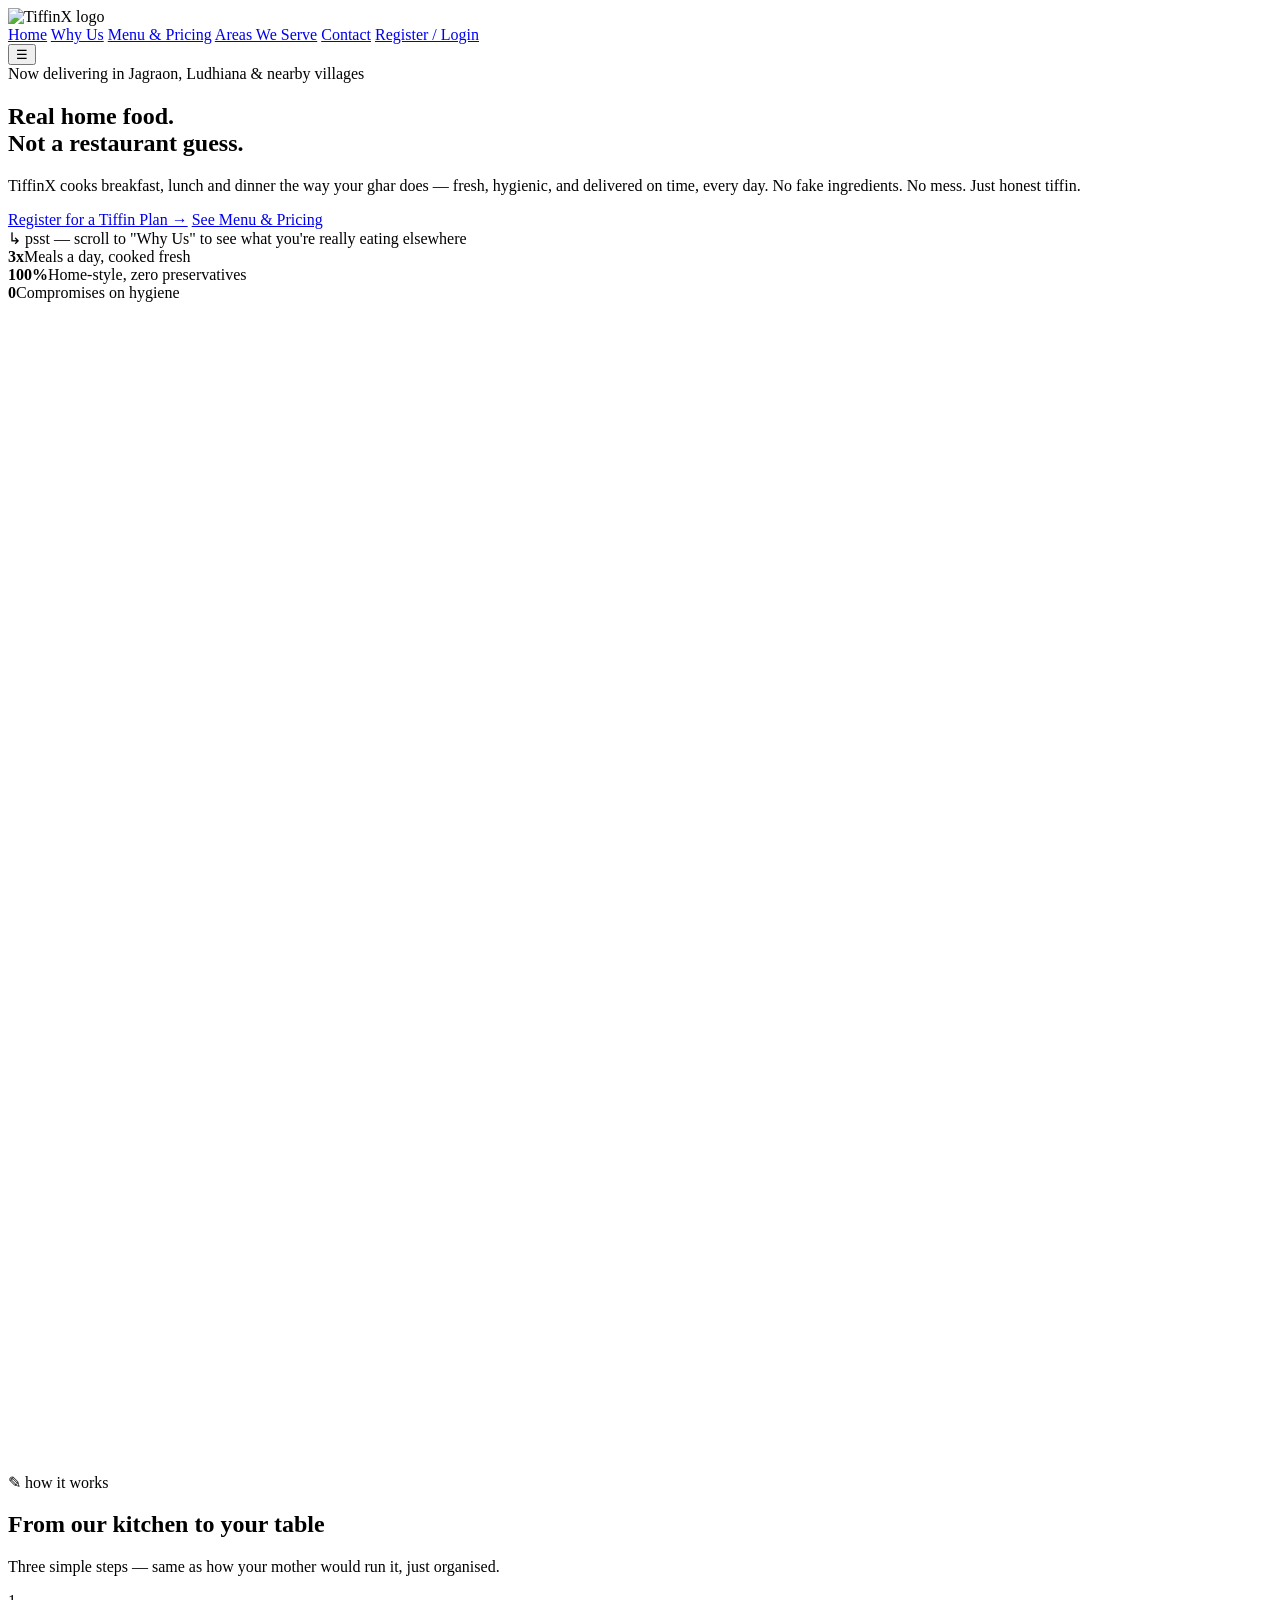
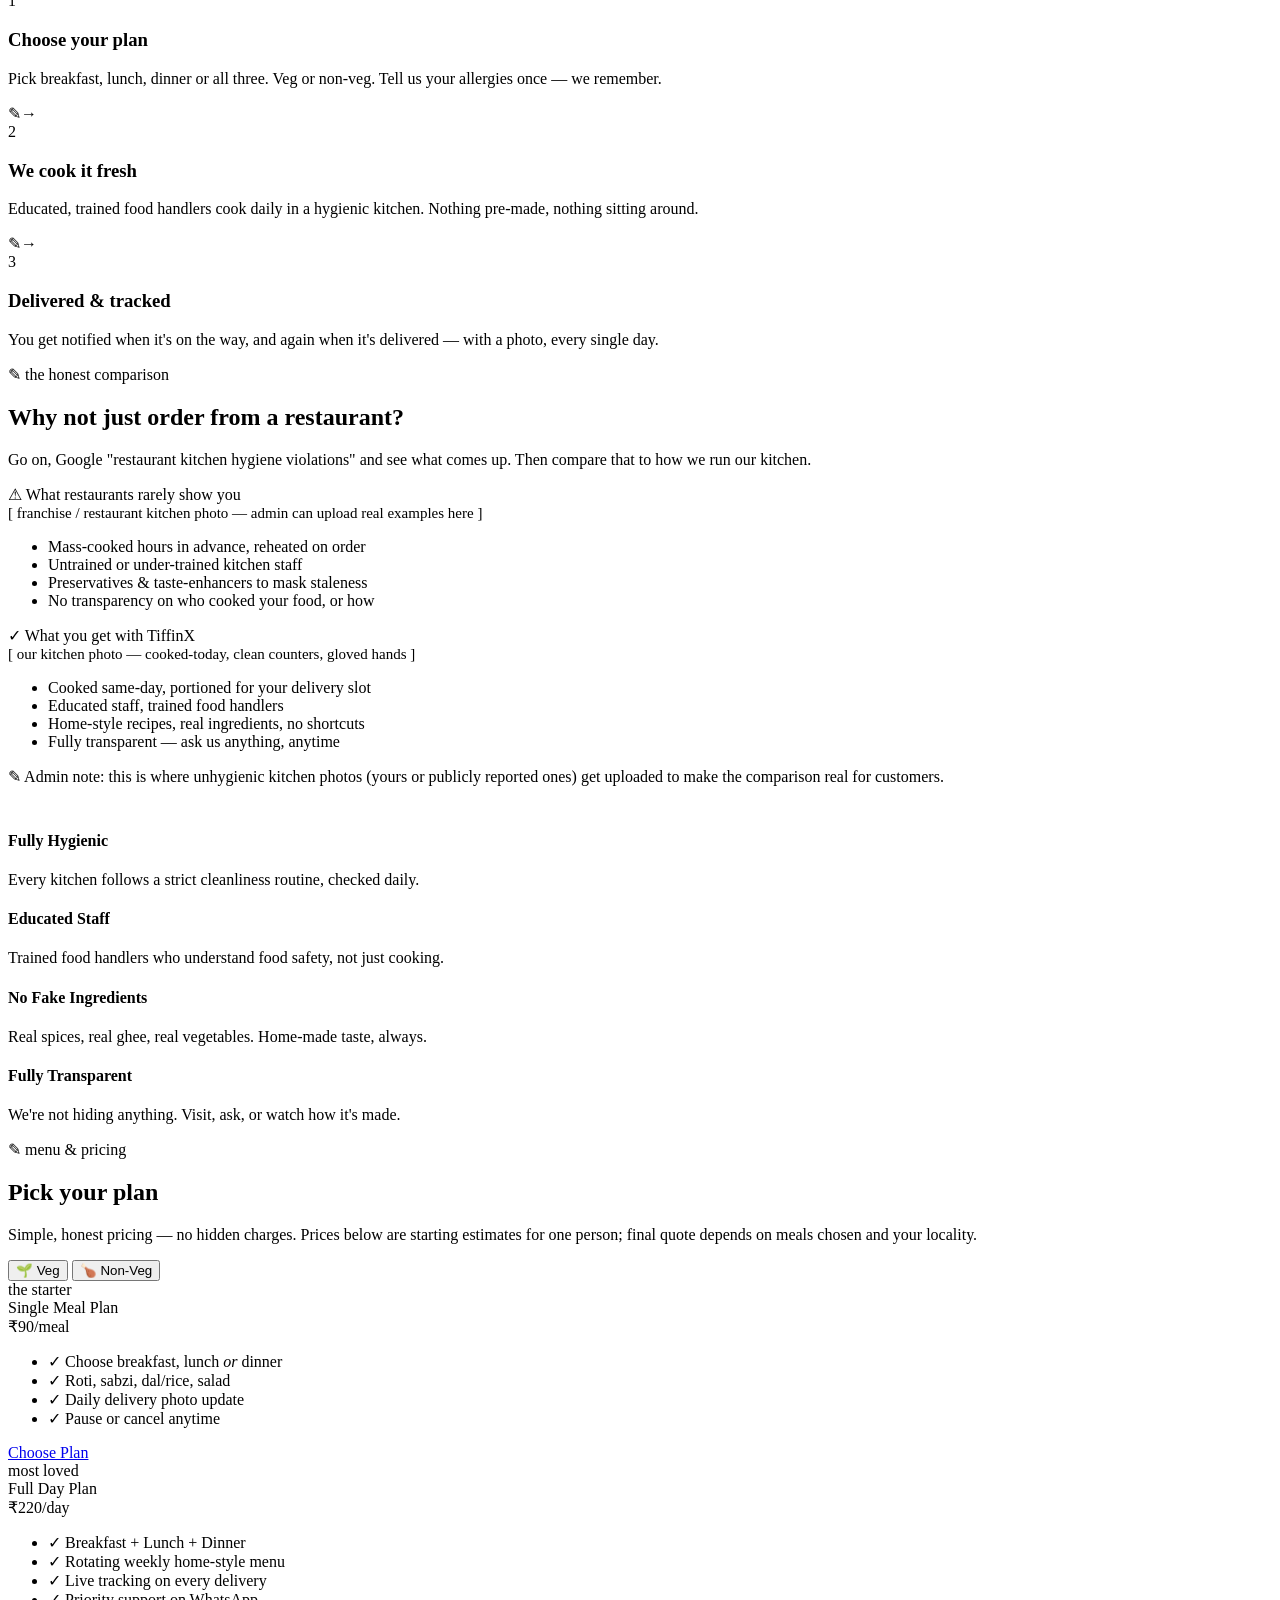
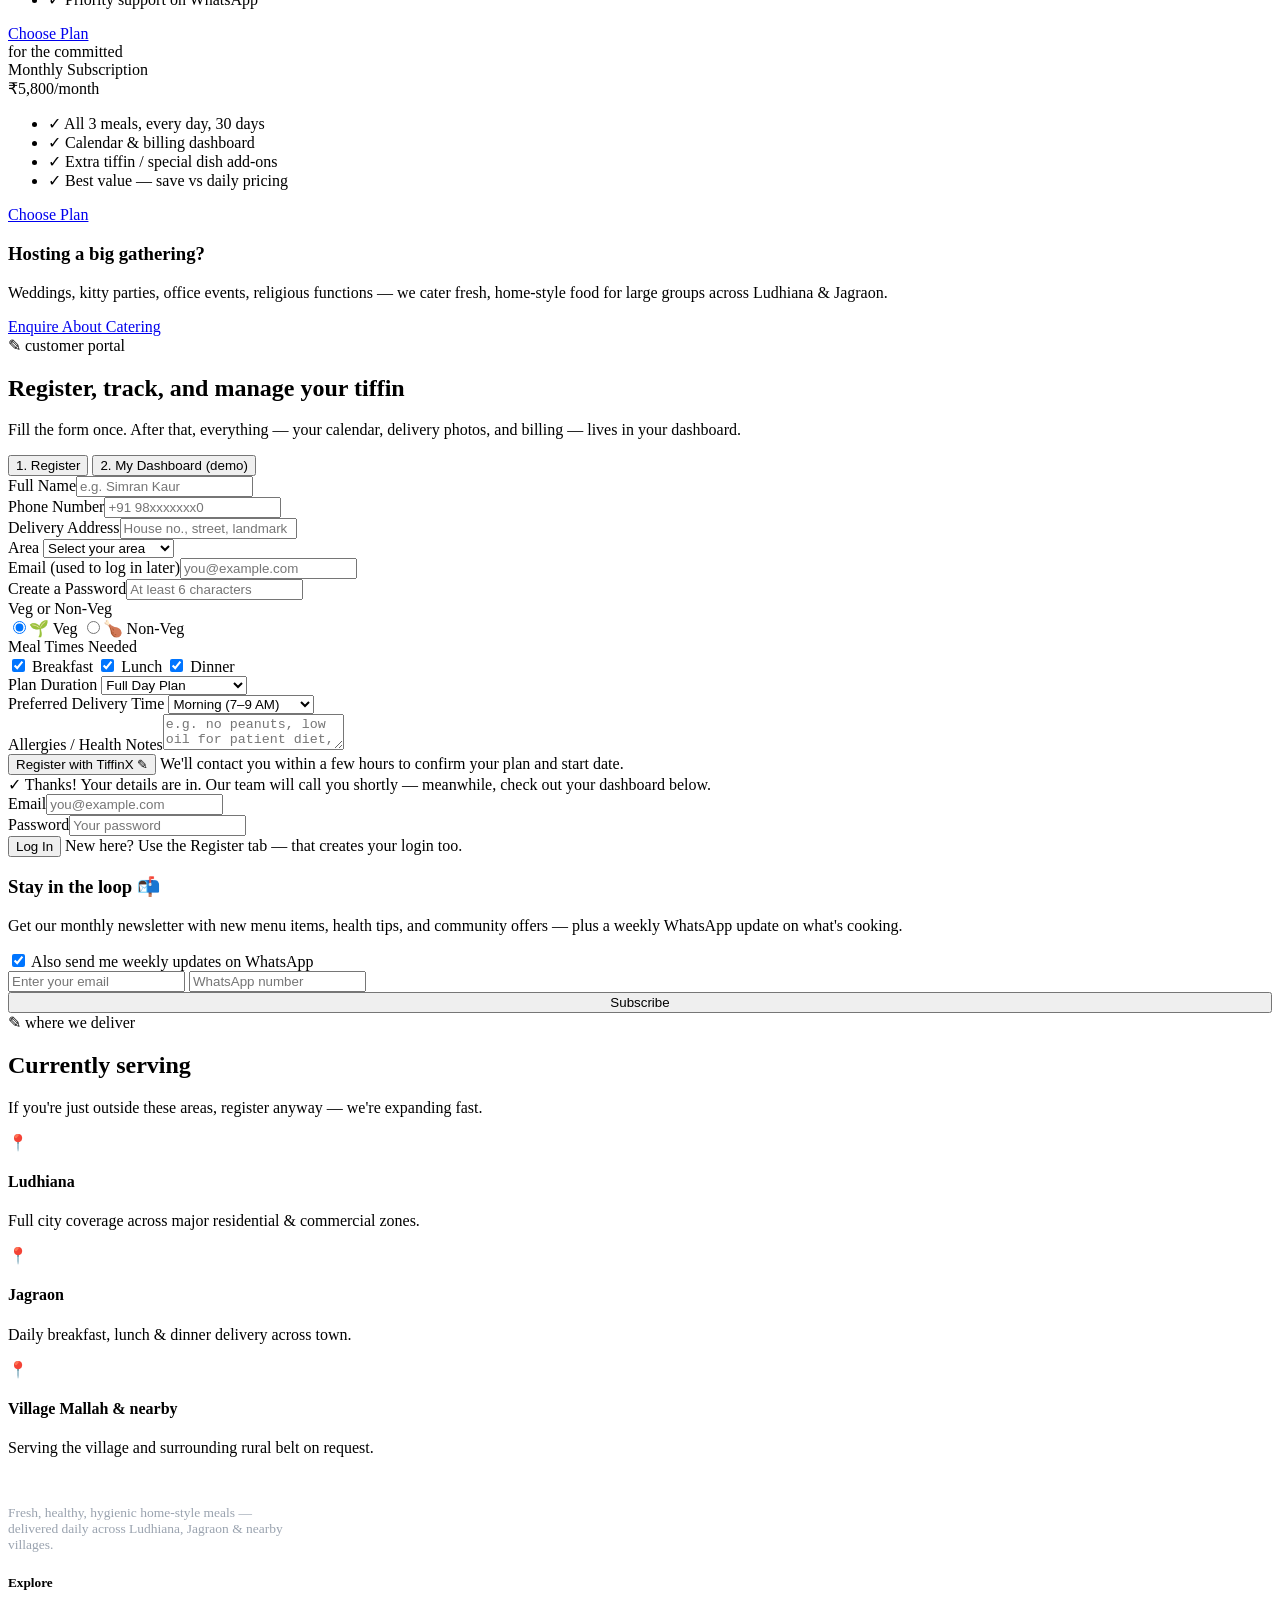
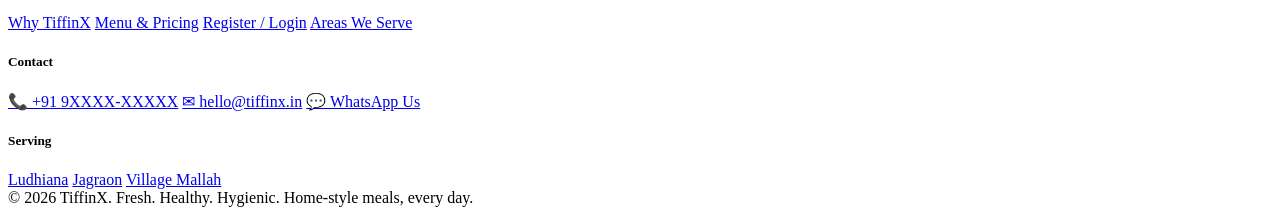
==== index.html @ 8ba86657 "Add files via upload" ====
<!DOCTYPE html>
<html lang="en">
<head>
<meta charset="UTF-8">
<meta name="viewport" content="width=device-width, initial-scale=1.0">
<title>TiffinX — Fresh. Healthy. Hygienic.</title>
<link rel="preconnect" href="https://fonts.googleapis.com">
<link href="https://fonts.googleapis.com/css2?family=Poppins:wght@400;500;600;700;800;900&family=Work+Sans:wght@400;500;600&family=Caveat:wght@500;600;700&display=swap" rel="stylesheet">
<link rel="stylesheet" href="css/style.css">
<script src="https://cdnjs.cloudflare.com/ajax/libs/rough.js/4.6.6/rough.js"></script>
</head>
<body>

<div class="binder" id="binder"></div>

<header>
  <div class="nav">
    <div class="brand"><img src="images/logo.png" alt="TiffinX logo"></div>
    <nav class="navlinks" id="navlinks">
      <a href="#home" onclick="closeMobile()">Home</a>
      <a href="#why" onclick="closeMobile()">Why Us</a>
      <a href="#menu" onclick="closeMobile()">Menu &amp; Pricing</a>
      <a href="#areas" onclick="closeMobile()">Areas We Serve</a>
      <a href="#contact" onclick="closeMobile()">Contact</a>
      <a class="btn small" href="#portal" onclick="closeMobile()">Register / Login</a>
    </nav>
    <button class="mobile-toggle" onclick="document.getElementById('navlinks').classList.toggle('open')">☰</button>
  </div>
</header>

<!-- HERO -->
<section class="hero" id="home">
  <div class="wrap">
    <div class="hero-grid">
      <div>
        <div class="badge-serving"><span class="dot"></span> Now delivering in Jagraon, Ludhiana &amp; nearby villages</div>
        <h1>Real home food.<br>Not a <span class="accent">restaurant guess.<span class="circle-mark" id="circleMarkHolder"></span></span></h1>
        <p class="lede">TiffinX cooks breakfast, lunch and dinner the way your ghar does — fresh, hygienic, and delivered on time, every day. No fake ingredients. No mess. Just honest tiffin.</p>
        <div class="hero-ctas">
          <a href="#portal" class="btn">Register for a Tiffin Plan →</a>
          <a href="#menu" class="btn outline">See Menu &amp; Pricing</a>
        </div>
        <div class="hero-note">↳ psst — scroll to "Why Us" to see what you're really eating elsewhere</div>
        <div class="stat-strip">
          <div class="stat"><b>3x</b><span>Meals a day, cooked fresh</span></div>
          <div class="stat"><b>100%</b><span>Home-style, zero preservatives</span></div>
          <div class="stat"><b>0</b><span>Compromises on hygiene</span></div>
        </div>
      </div>
      <div class="hero-card corner-fold">
        <canvas id="tiffinArt" width="520" height="480" style="width:100%;height:auto;border-radius:2px;"></canvas>
      </div>
    </div>
  </div>
</section>

<div class="torn-divider" data-color="#FBF7EC"></div>

<!-- HOW IT WORKS -->
<section id="how">
  <div class="wrap">
    <div class="eyebrow">✎ how it works</div>
    <h2 class="section-title">From our kitchen to your table<span class="scribble-under"></span></h2>
    <p class="section-sub">Three simple steps — same as how your mother would run it, just organised.</p>
    <div class="steps-wrap">
      <div class="step corner-fold"><div class="num">1</div><h3>Choose your plan</h3><p>Pick breakfast, lunch, dinner or all three. Veg or non-veg. Tell us your allergies once — we remember.</p></div>
      <div class="step-arrow">✎→</div>
      <div class="step corner-fold"><div class="num">2</div><h3>We cook it fresh</h3><p>Educated, trained food handlers cook daily in a hygienic kitchen. Nothing pre-made, nothing sitting around.</p></div>
      <div class="step-arrow">✎→</div>
      <div class="step corner-fold"><div class="num">3</div><h3>Delivered &amp; tracked</h3><p>You get notified when it's on the way, and again when it's delivered — with a photo, every single day.</p></div>
    </div>
  </div>
</section>

<div class="torn-divider" data-color="#F3EEDF"></div>

<!-- WHY US -->
<section class="why-bg" id="why">
  <div class="wrap">
    <div class="eyebrow">✎ the honest comparison</div>
    <h2 class="section-title">Why not just order from a restaurant?<span class="scribble-under"></span></h2>
    <p class="section-sub">Go on, Google "restaurant kitchen hygiene violations" and see what comes up. Then compare that to how we run our kitchen.</p>

    <div class="compare">
      <div class="compare-card corner-fold">
        <div class="compare-head bad">⚠ What restaurants rarely show you</div>
        <div class="compare-body">
          <div class="compare-illustration"><span class="hand" style="font-size:15px;color:var(--ink-soft);">[ franchise / restaurant kitchen photo — admin can upload real examples here ]</span></div>
          <ul>
            <li>Mass-cooked hours in advance, reheated on order</li>
            <li>Untrained or under-trained kitchen staff</li>
            <li>Preservatives &amp; taste-enhancers to mask staleness</li>
            <li>No transparency on who cooked your food, or how</li>
          </ul>
        </div>
      </div>
      <div class="compare-card corner-fold">
        <div class="compare-head good">✓ What you get with TiffinX</div>
        <div class="compare-body">
          <div class="compare-illustration"><span class="hand" style="font-size:15px;color:var(--leaf-dark);">[ our kitchen photo — cooked-today, clean counters, gloved hands ]</span></div>
          <ul>
            <li>Cooked same-day, portioned for your delivery slot</li>
            <li>Educated staff, trained food handlers</li>
            <li>Home-style recipes, real ingredients, no shortcuts</li>
            <li>Fully transparent — ask us anything, anytime</li>
          </ul>
        </div>
      </div>
    </div>
    <p class="upload-note">✎ Admin note: this is where unhygienic kitchen photos (yours or publicly reported ones) get uploaded to make the comparison real for customers.</p>

    <div class="trust-grid" style="margin-top:46px;">
      <div class="trust-card"><div class="ic" id="ic1"></div><h4>Fully Hygienic</h4><p>Every kitchen follows a strict cleanliness routine, checked daily.</p></div>
      <div class="trust-card"><div class="ic" id="ic2"></div><h4>Educated Staff</h4><p>Trained food handlers who understand food safety, not just cooking.</p></div>
      <div class="trust-card"><div class="ic" id="ic3"></div><h4>No Fake Ingredients</h4><p>Real spices, real ghee, real vegetables. Home-made taste, always.</p></div>
      <div class="trust-card"><div class="ic" id="ic4"></div><h4>Fully Transparent</h4><p>We're not hiding anything. Visit, ask, or watch how it's made.</p></div>
    </div>
  </div>
</section>

<div class="torn-divider" data-flip="true" data-color="#FBF7EC"></div>

<!-- MENU / PRICING -->
<section id="menu">
  <div class="wrap">
    <div class="eyebrow">✎ menu &amp; pricing</div>
    <h2 class="section-title">Pick your plan<span class="scribble-under"></span></h2>
    <p class="section-sub">Simple, honest pricing — no hidden charges. Prices below are starting estimates for one person; final quote depends on meals chosen and your locality.</p>

    <div class="veg-toggle">
      <button class="active" onclick="setVeg(this,'veg')">🌱 Veg</button>
      <button onclick="setVeg(this,'nonveg')">🍗 Non-Veg</button>
    </div>

    <div class="plans">
      <div class="plan-card corner-fold">
        <div class="plan-name">the starter</div>
        <div class="plan-title">Single Meal Plan</div>
        <div class="plan-price">₹90<span>/meal</span></div>
        <ul>
          <li>✓ Choose breakfast, lunch <em>or</em> dinner</li>
          <li>✓ Roti, sabzi, dal/rice, salad</li>
          <li>✓ Daily delivery photo update</li>
          <li>✓ Pause or cancel anytime</li>
        </ul>
        <a href="#portal" class="btn small outline" style="width:100%; justify-content:center;">Choose Plan</a>
      </div>
      <div class="plan-card">
        <div class="plan-pin"></div>
        <div class="plan-name">most loved</div>
        <div class="plan-title">Full Day Plan</div>
        <div class="plan-price">₹220<span>/day</span></div>
        <ul>
          <li>✓ Breakfast + Lunch + Dinner</li>
          <li>✓ Rotating weekly home-style menu</li>
          <li>✓ Live tracking on every delivery</li>
          <li>✓ Priority support on WhatsApp</li>
        </ul>
        <a href="#portal" class="btn small" style="width:100%; justify-content:center;">Choose Plan</a>
      </div>
      <div class="plan-card corner-fold">
        <div class="plan-name">for the committed</div>
        <div class="plan-title">Monthly Subscription</div>
        <div class="plan-price">₹5,800<span>/month</span></div>
        <ul>
          <li>✓ All 3 meals, every day, 30 days</li>
          <li>✓ Calendar &amp; billing dashboard</li>
          <li>✓ Extra tiffin / special dish add-ons</li>
          <li>✓ Best value — save vs daily pricing</li>
        </ul>
        <a href="#portal" class="btn small outline" style="width:100%; justify-content:center;">Choose Plan</a>
      </div>
    </div>

    <div class="catering-banner">
      <div>
        <h3>Hosting a big gathering?</h3>
        <p>Weddings, kitty parties, office events, religious functions — we cater fresh, home-style food for large groups across Ludhiana &amp; Jagraon.</p>
      </div>
      <a href="#portal" class="btn orange">Enquire About Catering</a>
    </div>
  </div>
</section>

<div class="torn-divider" data-color="#F3EEDF"></div>

<!-- PORTAL: REGISTER / DASHBOARD -->
<section class="portal-bg" id="portal">
  <div class="wrap">
    <div class="eyebrow">✎ customer portal</div>
    <h2 class="section-title">Register, track, and manage your tiffin<span class="scribble-under"></span></h2>
    <p class="section-sub">Fill the form once. After that, everything — your calendar, delivery photos, and billing — lives in your dashboard.</p>

    <div class="portal-tabs">
      <button class="portal-tab active" id="tabRegister" onclick="showPortal('register')">1. Register</button>
      <button class="portal-tab" id="tabDashboard" onclick="showPortal('dashboard')">2. My Dashboard (demo)</button>
    </div>

    <div class="portal-panel active" id="panel-register">
      <div class="notebook">
        <div class="notebook-margin"></div>
        <form id="registerForm" onsubmit="return submitRegister(event)">
          <div class="form-grid">
            <div class="field"><label>Full Name</label><input id="regName" type="text" required placeholder="e.g. Simran Kaur"></div>
            <div class="field"><label>Phone Number</label><input id="regPhone" type="tel" required placeholder="+91 98xxxxxxx0"></div>
            <div class="field full"><label>Delivery Address</label><input id="regAddress" type="text" required placeholder="House no., street, landmark"></div>
            <div class="field"><label>Area</label>
              <select id="regArea" required>
                <option value="">Select your area</option>
                <option>Ludhiana</option>
                <option>Jagraon</option>
                <option>Village Mallah</option>
                <option>Other nearby area</option>
              </select>
            </div>
            <div class="field"><label>Email (used to log in later)</label><input id="regEmail" type="email" required placeholder="you@example.com"></div>
            <div class="field"><label>Create a Password</label><input id="regPassword" type="password" required minlength="6" placeholder="At least 6 characters"></div>
            <div class="field full">
              <label>Veg or Non-Veg</label>
              <div class="radio-row">
                <label class="radio-pill veg-pill checked" id="vegPillReg"><input type="radio" name="vegtype" checked onclick="pickVegType('veg')">🌱 Veg</label>
                <label class="radio-pill nonveg-pill" id="nonvegPillReg"><input type="radio" name="vegtype" onclick="pickVegType('nonveg')">🍗 Non-Veg</label>
              </div>
            </div>
            <div class="field full">
              <label>Meal Times Needed</label>
              <div class="check-row">
                <label class="check-pill"><input id="mealBreakfast" type="checkbox" checked> Breakfast</label>
                <label class="check-pill"><input id="mealLunch" type="checkbox" checked> Lunch</label>
                <label class="check-pill"><input id="mealDinner" type="checkbox" checked> Dinner</label>
              </div>
            </div>
            <div class="field"><label>Plan Duration</label>
              <select id="regPlan">
                <option>Single Meal (Trial)</option>
                <option selected>Full Day Plan</option>
                <option>Monthly Subscription</option>
                <option>Custom / Catering</option>
              </select>
            </div>
            <div class="field"><label>Preferred Delivery Time</label>
              <select id="regTime">
                <option>Morning (7–9 AM)</option>
                <option>Afternoon (12–2 PM)</option>
                <option>Evening (7–9 PM)</option>
                <option>All three</option>
              </select>
            </div>
            <div class="field full"><label>Allergies / Health Notes</label><textarea id="regNotes" placeholder="e.g. no peanuts, low oil for patient diet, gluten-free etc."></textarea></div>
          </div>
          <div class="form-actions">
            <button type="submit" class="btn" id="regSubmitBtn">Register with TiffinX ✎</button>
            <span class="form-note">We'll contact you within a few hours to confirm your plan and start date.</span>
          </div>
          <div class="success-box" id="successBox">✓ Thanks! Your details are in. Our team will call you shortly — meanwhile, check out your dashboard below.</div>
          <div class="success-box" id="errorBox" style="display:none; background:#fdecea; color:#b3261e;"></div>
        </form>
      </div>
    </div>

    <div class="portal-panel" id="panel-dashboard">
      <div class="notebook" id="loginBox">
        <div class="notebook-margin"></div>
        <div class="form-grid" style="max-width:420px;">
          <div class="field full"><label>Email</label><input id="loginEmail" type="email" placeholder="you@example.com"></div>
          <div class="field full"><label>Password</label><input id="loginPassword" type="password" placeholder="Your password"></div>
        </div>
        <div class="form-actions">
          <button type="button" class="btn" onclick="doLogin()">Log In</button>
          <span class="form-note">New here? Use the Register tab — that creates your login too.</span>
        </div>
        <div class="success-box" id="loginErrorBox" style="display:none; background:#fdecea; color:#b3261e;"></div>
      </div>

      <div id="dashContent" style="display:none;">
        <div class="form-actions" style="margin-bottom:14px;">
          <span class="form-note" id="welcomeNote">Welcome back!</span>
          <button type="button" class="btn small outline" onclick="doLogout()">Log Out</button>
        </div>
      <div class="dash-grid">
        <div style="display:flex; flex-direction:column; gap:20px;">
          <div class="card corner-fold">
            <h3>📦 Today's Tiffin — Lunch</h3>
            <div class="timeline" id="timeline">
              <div class="tl-fill" id="tlFill" style="width:0%"></div>
              <div class="tl-step done" id="tls1"><div class="tl-dot">✓</div><span class="lbl">Order Confirmed</span></div>
              <div class="tl-step current" id="tls2"><div class="tl-dot">🍲</div><span class="lbl">Preparing</span></div>
              <div class="tl-step" id="tls3"><div class="tl-dot">🛵</div><span class="lbl">On the Way</span></div>
              <div class="tl-step" id="tls4"><div class="tl-dot">🏠</div><span class="lbl">Delivered</span></div>
            </div>
            <div class="photo-slot" id="photoSlot">Delivery photo will appear here once our driver marks it delivered</div>
            <div class="mini-actions">
              <button class="btn small" onclick="advanceDelivery()">Simulate: Advance Status →</button>
            </div>
          </div>

          <div class="card">
            <h3>🥘 Add Extras</h3>
            <div class="quick-dish"><span>Extra Tiffin (1 portion)</span><button onclick="toast('Extra tiffin added — ₹90 added to today\'s bill')">Add</button></div>
            <div class="quick-dish"><span>Special Dish — Paneer Butter Masala</span><button onclick="toast('Special dish added — ₹60 added to today\'s bill')">Add</button></div>
            <div class="quick-dish"><span>Modify Tomorrow's Plan</span><button onclick="toast('Redirecting you to plan editor (demo)')">Edit</button></div>
          </div>
        </div>

        <div style="display:flex; flex-direction:column; gap:20px;">
          <div class="card corner-fold">
            <h3>📅 August Calendar</h3>
            <div class="cal" id="calGrid"></div>
            <div class="cal-legend">
              <span><i class="sw" style="background:var(--leaf)"></i> Delivered</span>
              <span><i class="sw" style="background:var(--marigold)"></i> Today</span>
              <span><i class="sw" style="background:var(--paper)"></i> Upcoming</span>
            </div>
          </div>
          <div class="card">
            <h3>🧾 This Month's Bill</h3>
            <div class="bill-row"><span>Full Day Plan × 18 days</span><span>₹3,960</span></div>
            <div class="bill-row"><span>Extra tiffins (3)</span><span>₹270</span></div>
            <div class="bill-row"><span>Special dishes (2)</span><span>₹120</span></div>
            <div class="bill-row total"><span>Total due</span><span>₹4,350</span></div>
            <button class="btn small orange" style="margin-top:14px; width:100%; justify-content:center;" onclick="toast('Redirecting to payment (demo)')">Pay Now</button>
          </div>
        </div>
      </div>
      </div>
    </div>
  </div>
</section>

<!-- NEWSLETTER -->
<section id="newsletter-section">
  <div class="wrap">
    <div class="newsletter">
      <div>
        <h3>Stay in the loop 📬</h3>
        <p>Get our monthly newsletter with new menu items, health tips, and community offers — plus a weekly WhatsApp update on what's cooking.</p>
        <label class="wa-opt"><input type="checkbox" checked> Also send me weekly updates on WhatsApp</label>
      </div>
      <div>
        <form class="nl-form" onsubmit="return subscribeNewsletter(event)">
          <input type="email" required placeholder="Enter your email">
          <input type="tel" required placeholder="WhatsApp number">
          <button type="submit" class="btn orange" style="width:100%; justify-content:center;">Subscribe</button>
        </form>
      </div>
    </div>
  </div>
</section>

<!-- AREAS -->
<section id="areas">
  <div class="wrap">
    <div class="eyebrow">✎ where we deliver</div>
    <h2 class="section-title">Currently serving<span class="scribble-under"></span></h2>
    <p class="section-sub">If you're just outside these areas, register anyway — we're expanding fast.</p>
    <div class="areas-grid">
      <div class="area-card corner-fold"><div>📍</div><div><h4>Ludhiana</h4><p>Full city coverage across major residential &amp; commercial zones.</p></div></div>
      <div class="area-card corner-fold"><div>📍</div><div><h4>Jagraon</h4><p>Daily breakfast, lunch &amp; dinner delivery across town.</p></div></div>
      <div class="area-card corner-fold"><div>📍</div><div><h4>Village Mallah &amp; nearby</h4><p>Serving the village and surrounding rural belt on request.</p></div></div>
    </div>
  </div>
</section>

<!-- CONTACT / FOOTER -->
<footer id="contact">
  <div class="wrap">
    <div class="foot-grid">
      <div>
        <div class="brand" style="margin-bottom:14px;"><img src="images/logo.png" alt="TiffinX" style="height:38px; filter:brightness(0) invert(1);"></div>
        <p style="color:#9AA3AF; font-size:13.5px; max-width:280px;">Fresh, healthy, hygienic home-style meals — delivered daily across Ludhiana, Jagraon &amp; nearby villages.</p>
      </div>
      <div>
        <h5>Explore</h5>
        <a href="#why">Why TiffinX</a>
        <a href="#menu">Menu &amp; Pricing</a>
        <a href="#portal">Register / Login</a>
        <a href="#areas">Areas We Serve</a>
      </div>
      <div>
        <h5>Contact</h5>
        <a href="#">📞 +91 9XXXX-XXXXX</a>
        <a href="#">✉ hello@tiffinx.in</a>
        <a href="#">💬 WhatsApp Us</a>
      </div>
      <div>
        <h5>Serving</h5>
        <a href="#">Ludhiana</a>
        <a href="#">Jagraon</a>
        <a href="#">Village Mallah</a>
      </div>
    </div>
    <div class="foot-bottom">
      <span>© 2026 TiffinX. Fresh. Healthy. Hygienic.</span>
      <span>Home-style meals, every day.</span>
    </div>
  </div>
</footer>

<div class="toast" id="toast"></div>

<script src="js/main.js"></script>
<script type="module" src="js/firebase-config.js"></script>
<script type="module" src="js/app.js"></script>
</body>
</html>
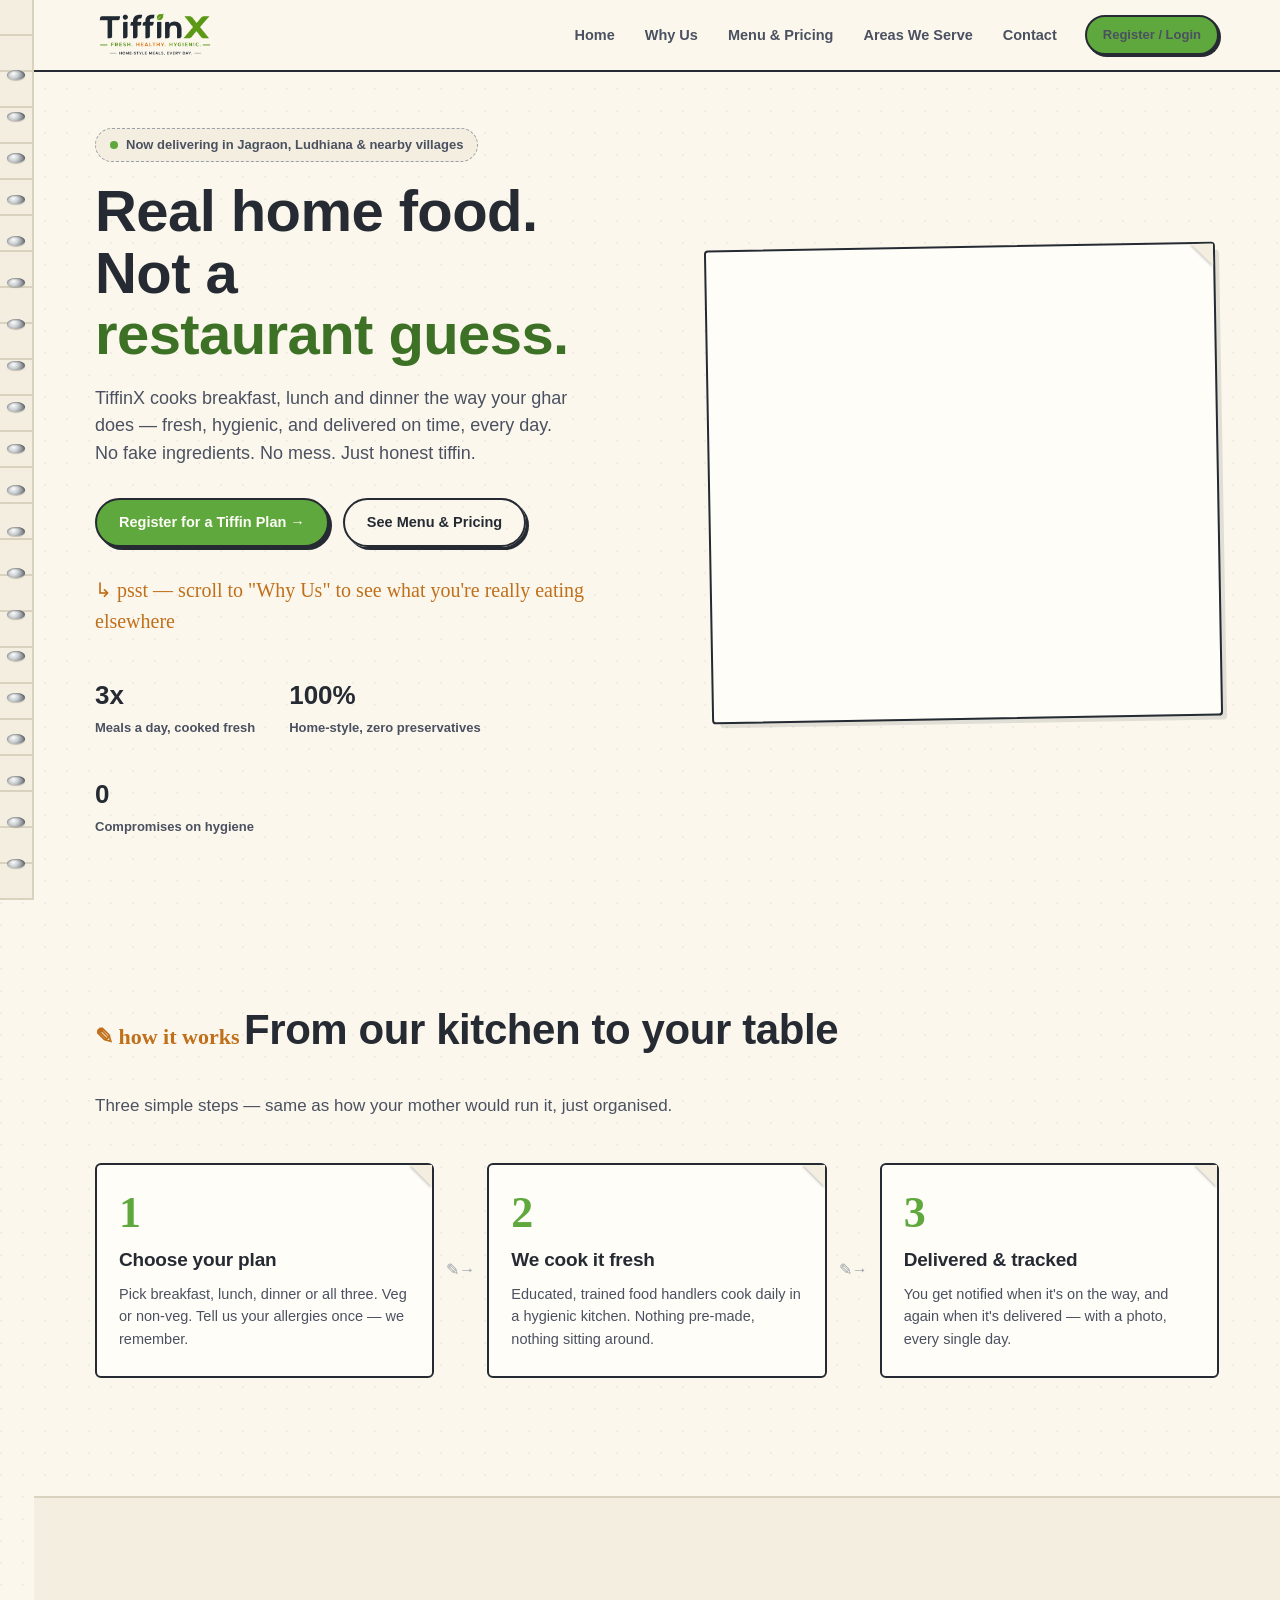
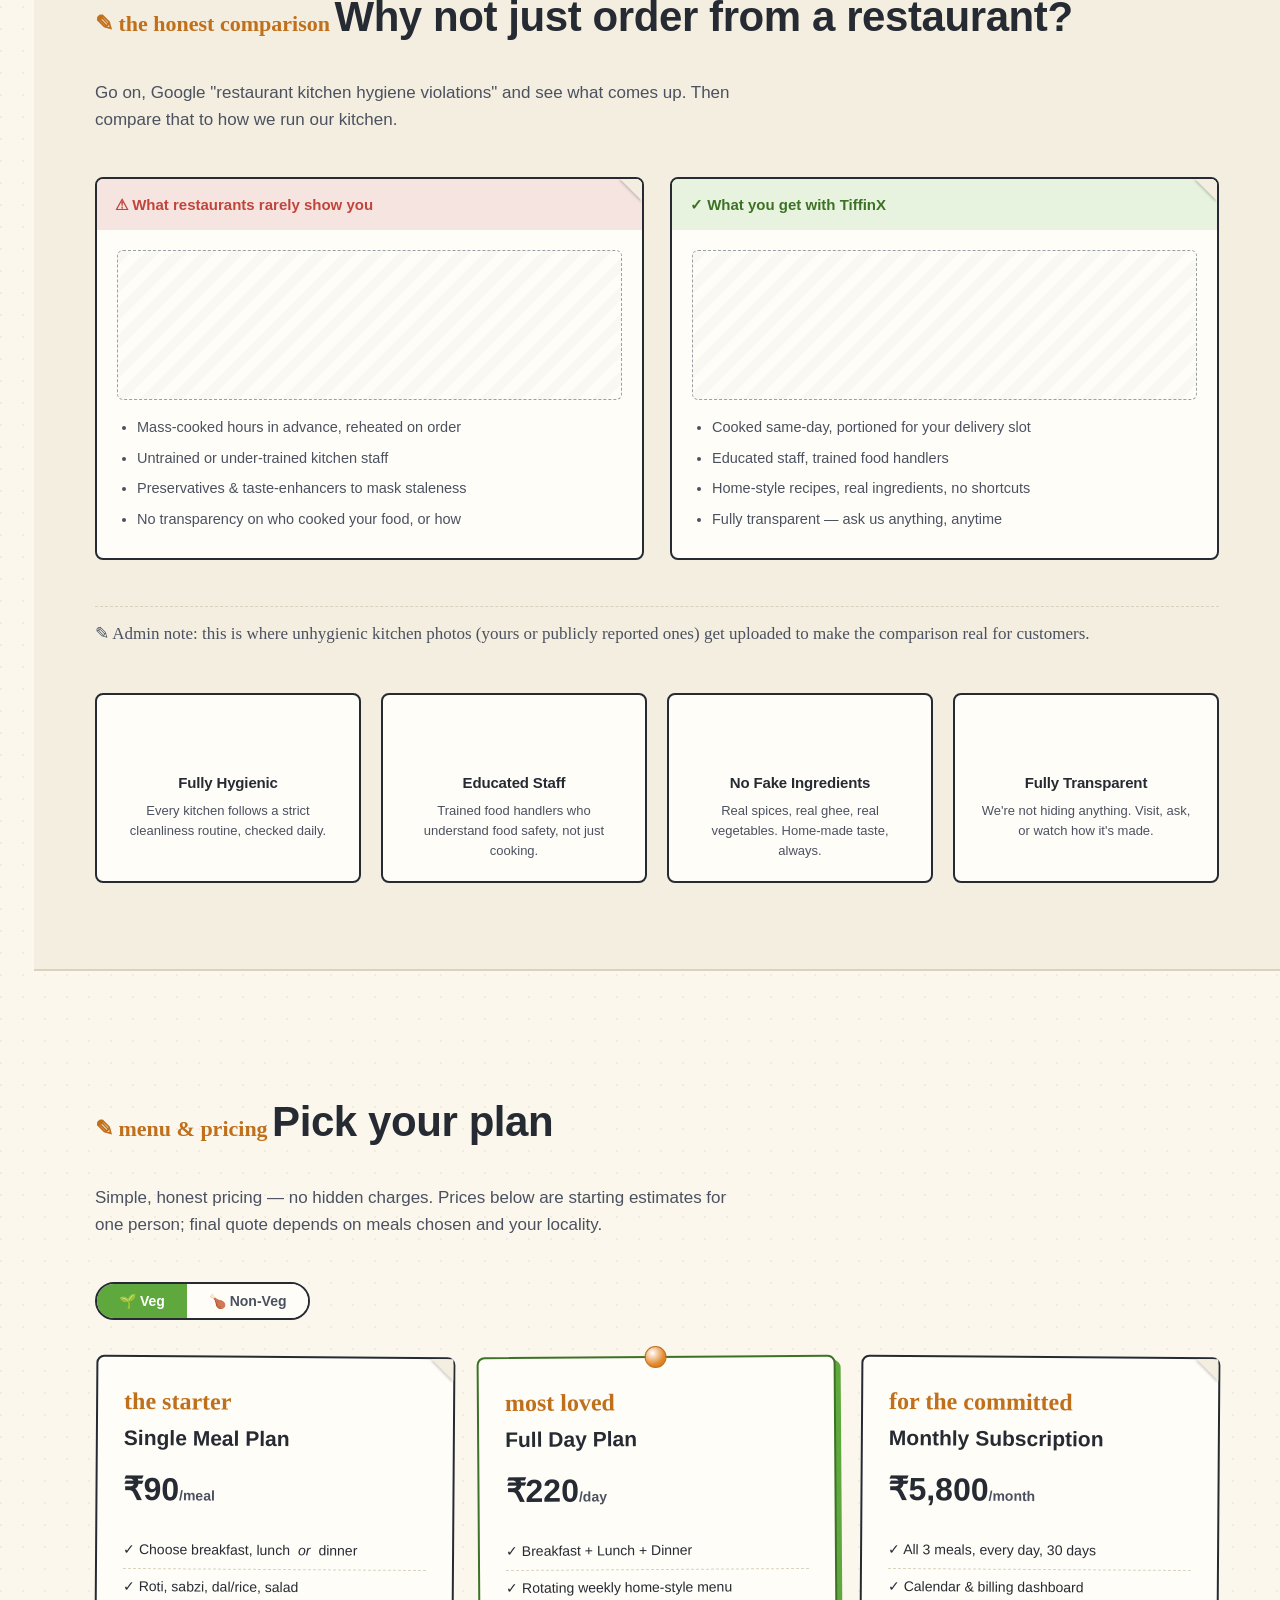
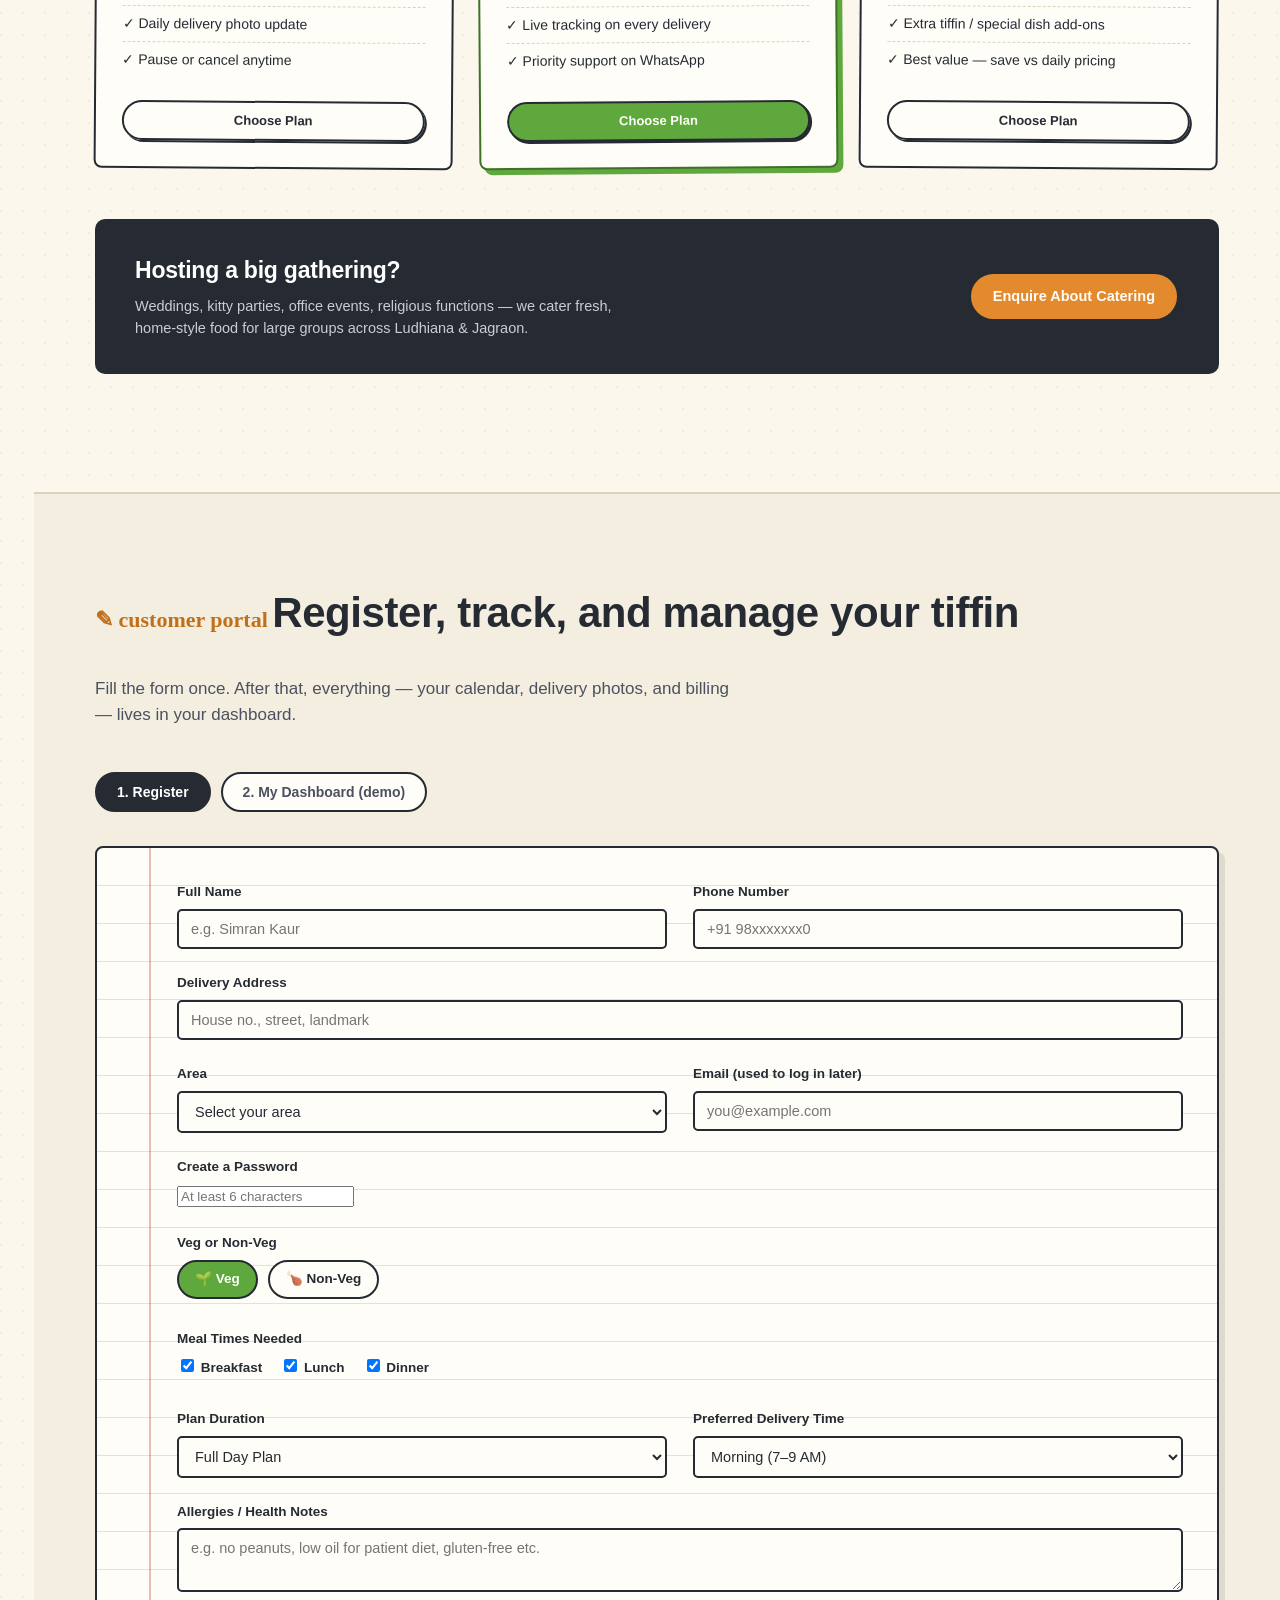
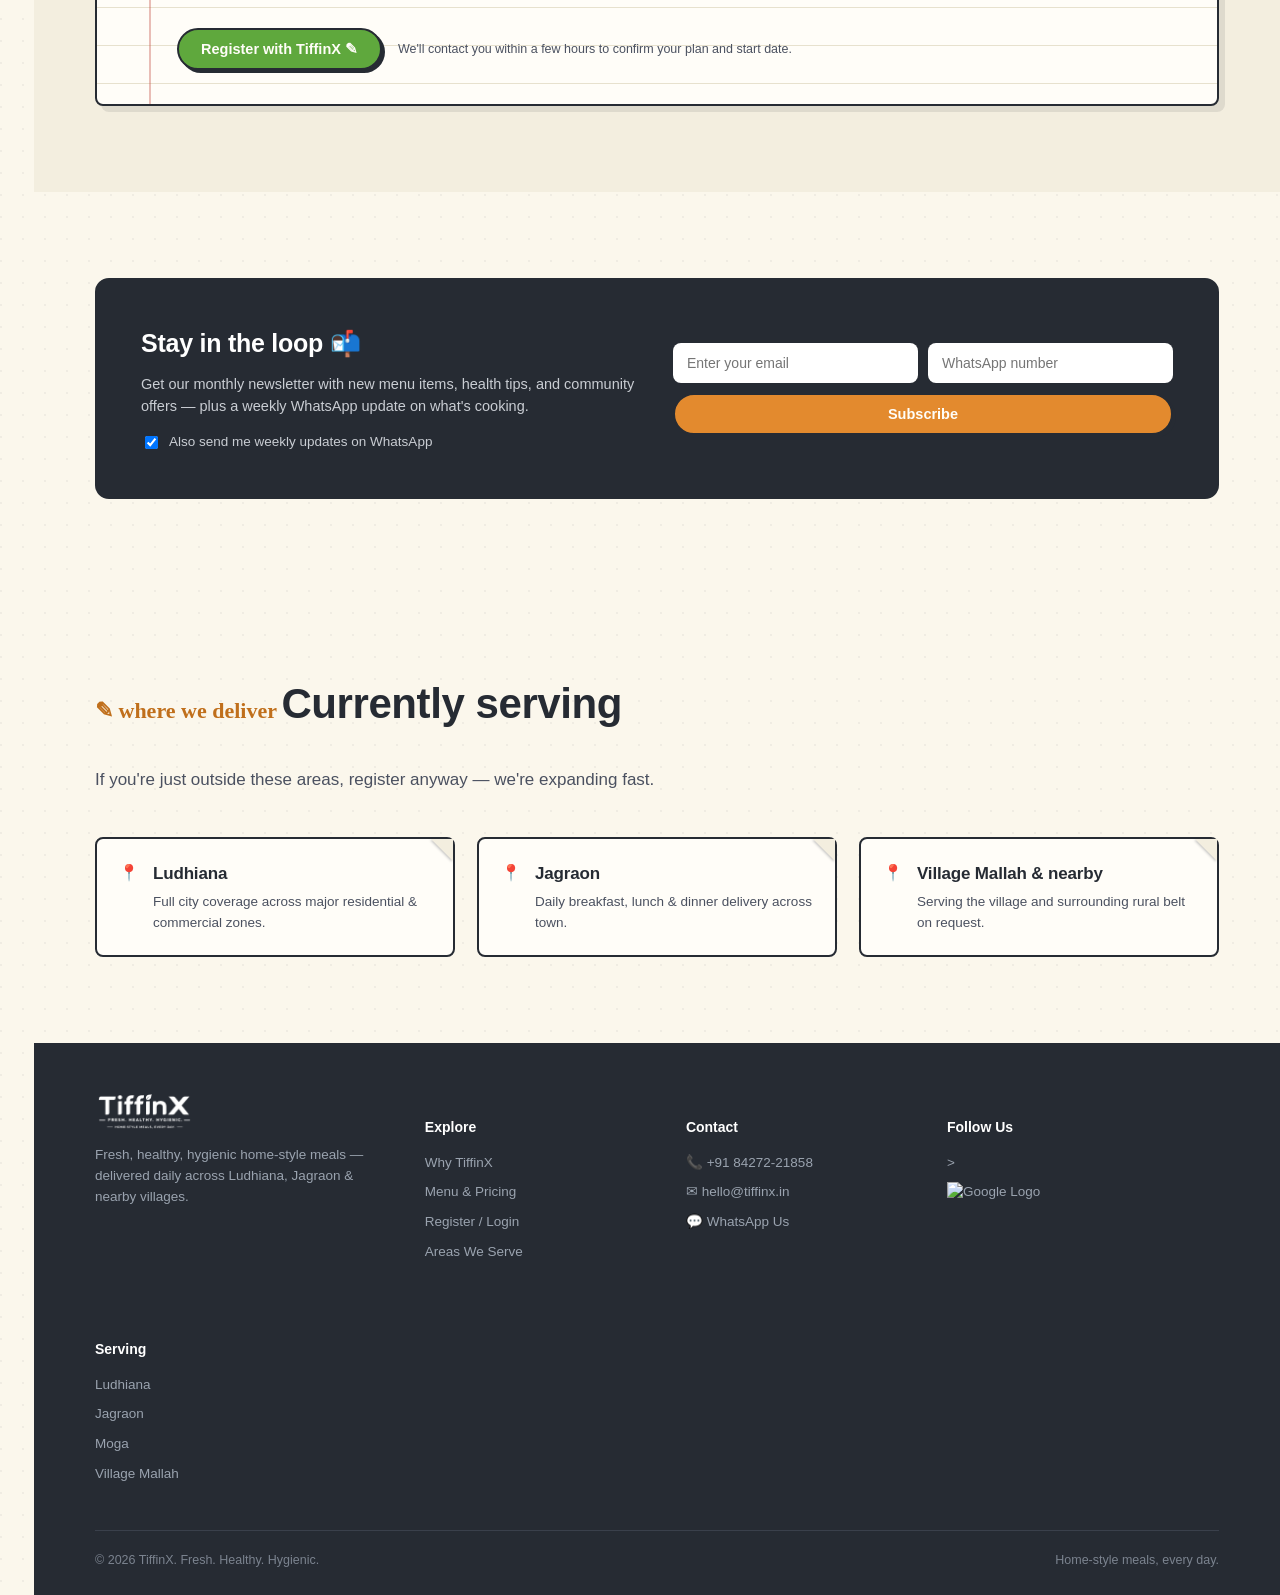
==== commit 7226b81b: "Add files via upload" ====
--- a/index.html
+++ b/index.html
@@ -48,7 +48,10 @@
         </div>
       </div>
       <div class="hero-card corner-fold">
-        <canvas id="tiffinArt" width="520" height="480" style="width:100%;height:auto;border-radius:2px;"></canvas>
+        <!-- Put your own photo here as images/hero-photo.jpg (any size, will auto-fit) -->
+        <img src="images/hero-photo.jpg" alt="Real TiffinX home-style meal" style="width:100%;height:auto;border-radius:2px;display:block;"
+             onerror="this.style.display='none'; document.getElementById('tiffinArt').style.display='block';">
+        <canvas id="tiffinArt" width="520" height="480" style="width:100%;height:auto;border-radius:2px;display:none;"></canvas>
       </div>
     </div>
   </div>
@@ -85,7 +88,13 @@
       <div class="compare-card corner-fold">
         <div class="compare-head bad">⚠ What restaurants rarely show you</div>
         <div class="compare-body">
-          <div class="compare-illustration"><span class="hand" style="font-size:15px;color:var(--ink-soft);">[ franchise / restaurant kitchen photo — admin can upload real examples here ]</span></div>
+          <div class="compare-illustration">
+            <!-- Put a real photo as images/other-kitchens.jpg, or a video as videos/other-kitchens.mp4 -->
+            <video src="videos/other-kitchens.mp4" controls playsinline style="width:100%;border-radius:4px;display:block;"
+                   onerror="this.style.display='none'; document.getElementById('badImgFallback').style.display='block';"></video>
+            <img id="badImgFallback" src="images/other-kitchens.jpg" alt="" style="width:100%;border-radius:4px;display:none;"
+                 onerror="this.style.display='none';">
+          </div>
           <ul>
             <li>Mass-cooked hours in advance, reheated on order</li>
             <li>Untrained or under-trained kitchen staff</li>
@@ -97,7 +106,13 @@
       <div class="compare-card corner-fold">
         <div class="compare-head good">✓ What you get with TiffinX</div>
         <div class="compare-body">
-          <div class="compare-illustration"><span class="hand" style="font-size:15px;color:var(--leaf-dark);">[ our kitchen photo — cooked-today, clean counters, gloved hands ]</span></div>
+          <div class="compare-illustration">
+            <!-- Put your real kitchen video as videos/our-kitchen.mp4, or a photo as images/our-kitchen.jpg -->
+            <video src="videos/our-kitchen.mp4" controls playsinline style="width:100%;border-radius:4px;display:block;"
+                   onerror="this.style.display='none'; document.getElementById('goodImgFallback').style.display='block';"></video>
+            <img id="goodImgFallback" src="images/our-kitchen.jpg" alt="" style="width:100%;border-radius:4px;display:none;"
+                 onerror="this.style.display='none';">
+          </div>
           <ul>
             <li>Cooked same-day, portioned for your delivery slot</li>
             <li>Educated staff, trained food handlers</li>
@@ -378,14 +393,21 @@
       </div>
       <div>
         <h5>Contact</h5>
-        <a href="#">📞 +91 9XXXX-XXXXX</a>
-        <a href="#">✉ hello@tiffinx.in</a>
-        <a href="#">💬 WhatsApp Us</a>
+        <a href="tel:+918427221858">📞 +91 84272-21858</a>
+        <a href="mailto:hello@tiffinx.in">✉ hello@tiffinx.in</a>
+        <a href="https://wa.me/918427221858" target="_blank" rel="noopener">💬 WhatsApp Us</a>
+      </div>
+      <div>
+        <h5>Follow Us</h5>
+        <a href="https://instagram.com/YOUR_USERNAME" target="_blank" rel="noopener"><i class="fa-brands fa-instagram"></i>></i></a>
+        <a href="https://facebook.com/YOUR_PAGE" target="_blank" rel="noopener"><i class="fa-brands fa-facebook-f"></i></a>
+        <a href="https://g.page/r/YOUR_GOOGLE_ID/review" target="_blank" rel="noopener"><img src="https://google.com" alt="Google Logo" width="272" height="92"></a>
       </div>
       <div>
         <h5>Serving</h5>
         <a href="#">Ludhiana</a>
         <a href="#">Jagraon</a>
+        <a href="#">Moga</a>
         <a href="#">Village Mallah</a>
       </div>
     </div>
--- a/css/style.css
+++ b/css/style.css
@@ -0,0 +1,300 @@
+:root{
+  --paper:#FBF7EC;
+  --paper-alt:#F3EEDF;
+  --ink:#262B33;
+  --ink-soft:#4B5160;
+  --leaf:#5FA83D;
+  --leaf-dark:#3D7226;
+  --marigold:#E38A2E;
+  --marigold-dark:#C06F1B;
+  --pencil:#9AA0A8;
+  --line:#D9D2BE;
+  --white:#FFFDF8;
+  --red-flag:#C0453A;
+}
+*{box-sizing:border-box;}
+html{scroll-behavior:smooth;}
+body{
+  margin:0;
+  background:var(--paper);
+  color:var(--ink);
+  font-family:'Work Sans',sans-serif;
+  font-size:16px;
+  line-height:1.55;
+  -webkit-font-smoothing:antialiased;
+  background-image: radial-gradient(circle at 1px 1px, rgba(38,43,51,0.05) 1px, transparent 0);
+  background-size: 22px 22px;
+}
+h1,h2,h3,h4{ font-family:'Poppins',sans-serif; margin:0; color:var(--ink); letter-spacing:-0.01em; }
+.hand{ font-family:'Caveat',cursive; font-weight:600; }
+a{color:inherit;text-decoration:none;}
+img{max-width:100%;display:block;}
+button{font-family:inherit;cursor:pointer;}
+.wrap{max-width:1180px;margin:0 auto;padding:0 28px;}
+
+/* ---- spiral binder edge ---- */
+.binder{
+  position:fixed; left:0; top:0; bottom:0; width:34px;
+  background:repeating-linear-gradient(180deg,var(--paper-alt) 0 34px, var(--line) 34px 36px);
+  border-right:2px solid var(--line);
+  z-index:5; display:flex; flex-direction:column; align-items:center; padding-top:70px;
+}
+.binder .ring{
+  width:18px;height:18px;border-radius:50%;
+  background:radial-gradient(circle at 35% 30%, #fff 0%, #cfd3d6 35%, #8a9096 70%, #5c6167 100%);
+  box-shadow:0 1px 2px rgba(0,0,0,0.4) inset, 0 1px 1px rgba(0,0,0,0.2);
+  margin-bottom:32px;
+}
+body{ padding-left:34px; }
+@media(max-width:820px){ .binder{display:none;} body{padding-left:0;} }
+
+/* ---- torn paper page-edge divider between sections ---- */
+.torn-divider{ width:100%; height:34px; display:block; margin-top:-2px; }
+.torn-divider svg{ width:100%; height:100%; display:block; }
+
+/* ---- corner fold (dog-ear) on cards ---- */
+.corner-fold{ position:relative; }
+.corner-fold::before{
+  content:''; position:absolute; top:0; right:0; width:0; height:0;
+  border-style:solid; border-width:0 22px 22px 0;
+  border-color:transparent var(--paper-alt) transparent transparent;
+  filter:drop-shadow(-1px 1px 1px rgba(38,43,51,0.25));
+}
+
+/* Header */
+header{
+  position:sticky; top:0; z-index:50;
+  background:rgba(251,247,236,0.92);
+  backdrop-filter:blur(6px);
+  border-bottom:2px solid var(--ink);
+}
+.nav{ display:flex; align-items:center; justify-content:space-between; padding:12px 28px; max-width:1180px; margin:0 auto; }
+.brand{display:flex;align-items:center;gap:10px;}
+.brand img{height:46px;}
+.navlinks{display:flex; gap:26px; align-items:center;}
+.navlinks a{ font-weight:600; font-size:14.5px; color:var(--ink-soft); position:relative; padding:4px 2px; }
+.navlinks a:not(.btn)::after{
+  content:''; position:absolute; left:0; right:0; bottom:-3px; height:6px;
+  background:url("data:image/svg+xml,%3Csvg xmlns='http://www.w3.org/2000/svg' viewBox='0 0 100 10'%3E%3Cpath d='M0 6 Q10 0 20 6 T40 6 T60 6 T80 6 T100 6' fill='none' stroke='%235FA83D' stroke-width='2.4'/%3E%3C/svg%3E") repeat-x;
+  background-size:22px 6px;
+  opacity:0; transform:scaleX(0.7); transition:opacity .2s, transform .2s;
+}
+.navlinks a:hover{color:var(--leaf-dark);}
+.navlinks a:hover::after{opacity:1; transform:scaleX(1);}
+.btn{
+  display:inline-flex; align-items:center; gap:8px; padding:11px 22px; border-radius:999px;
+  font-weight:700; font-size:14.5px; border:2px solid var(--ink);
+  background:var(--leaf); color:var(--white); box-shadow:3px 3px 0 var(--ink);
+  transition:transform .12s ease, box-shadow .12s ease;
+}
+.btn:hover{transform:translate(-2px,-2px); box-shadow:5px 5px 0 var(--ink);}
+.btn:active{transform:translate(0,0); box-shadow:1px 1px 0 var(--ink);}
+.btn.outline{background:transparent; color:var(--ink);}
+.btn.orange{background:var(--marigold);}
+.btn.small{padding:8px 16px; font-size:13px; box-shadow:2px 2px 0 var(--ink);}
+.mobile-toggle{display:none; background:none; border:none; font-size:26px;}
+@media(max-width:900px){
+  .navlinks{position:fixed; top:70px; left:0; right:0; background:var(--paper); flex-direction:column; align-items:flex-start; padding:18px 28px; border-bottom:2px solid var(--ink); display:none; gap:16px;}
+  .navlinks.open{display:flex;}
+  .navlinks a.btn{margin-top:6px;}
+  .mobile-toggle{display:block;}
+}
+
+section{padding:86px 0;}
+.eyebrow{
+  font-family:'Caveat',cursive; font-size:22px; font-weight:700; color:var(--marigold-dark);
+  display:inline-flex; align-items:center; gap:8px; margin-bottom:6px;
+}
+.eyebrow svg{width:20px;height:20px;}
+.section-title{font-size:clamp(28px,4vw,42px); font-weight:800; margin-bottom:14px; position:relative; display:inline-block;}
+.section-title .scribble-under{
+  position:absolute; left:0; bottom:-10px; width:100%; height:14px;
+}
+.section-sub{color:var(--ink-soft); font-size:17px; max-width:640px; margin-bottom:44px;}
+
+/* HERO */
+.hero{padding-top:56px; padding-bottom:40px; position:relative; overflow:hidden;}
+.hero-grid{display:grid; grid-template-columns:1.05fr 0.95fr; gap:48px; align-items:center;}
+@media(max-width:900px){.hero-grid{grid-template-columns:1fr;}}
+.hero-card{ position:relative; background:var(--white); border:2.5px solid var(--ink); border-radius:4px; padding:12px; transform:rotate(-1deg); }
+.hero-card::after{ content:''; position:absolute; inset:0; border-radius:4px; box-shadow:6px 6px 0 rgba(38,43,51,0.12); pointer-events:none; }
+.badge-serving{
+  display:inline-flex; align-items:center; gap:8px; background:var(--paper-alt); border:1.5px dashed var(--pencil);
+  border-radius:999px; padding:6px 14px; font-size:13px; font-weight:600; color:var(--ink-soft); margin-bottom:18px;
+}
+.badge-serving .dot{width:8px;height:8px;border-radius:50%;background:var(--leaf); animation:pulse 1.6s infinite;}
+@keyframes pulse{0%,100%{opacity:1;}50%{opacity:.35;}}
+.hero h1{font-size:clamp(36px,5.4vw,58px); line-height:1.06; font-weight:900;}
+.hero h1 .accent{ color:var(--leaf-dark); position:relative; display:inline-block; z-index:1; }
+.hero h1 .accent .circle-mark{ position:absolute; left:-10px; right:-10px; top:-14px; bottom:-8px; z-index:-1; }
+.hero p.lede{font-size:18px; color:var(--ink-soft); margin:20px 0 30px; max-width:480px;}
+.hero-ctas{display:flex; gap:14px; flex-wrap:wrap; margin-bottom:28px;}
+.hero-note{font-family:'Caveat',cursive; font-size:20px; color:var(--marigold-dark); display:flex; align-items:center; gap:10px;}
+.stat-strip{display:flex; gap:34px; margin-top:38px; flex-wrap:wrap;}
+.stat b{display:block; font-size:26px; font-family:'Poppins',sans-serif; font-weight:800; color:var(--ink);}
+.stat span{font-size:13px; color:var(--ink-soft); font-weight:600;}
+
+/* How it works */
+.step{ background:var(--white); border:2px solid var(--ink); border-radius:6px; padding:26px 22px; position:relative; }
+.step .num{ font-family:'Caveat',cursive; font-size:44px; font-weight:700; color:var(--leaf); line-height:1; margin-bottom:10px; }
+.step h3{font-size:19px; margin-bottom:8px;}
+.step p{color:var(--ink-soft); font-size:14.5px; margin:0;}
+.step-arrow{display:flex; align-items:center; justify-content:center; color:var(--pencil);}
+.steps-wrap{display:grid; grid-template-columns:1fr auto 1fr auto 1fr; gap:12px; align-items:center;}
+@media(max-width:800px){.steps-wrap{grid-template-columns:1fr; }.step-arrow{transform:rotate(90deg); padding:4px 0;}}
+
+/* Why us */
+.why-bg{background:var(--paper-alt); border-top:2px solid var(--line); border-bottom:2px solid var(--line);}
+.compare{display:grid; grid-template-columns:1fr 1fr; gap:26px; margin-bottom:46px;}
+@media(max-width:760px){.compare{grid-template-columns:1fr;}}
+.compare-card{border:2px solid var(--ink); border-radius:8px; overflow:hidden; background:var(--white);}
+.compare-head{padding:14px 18px; font-weight:800; font-size:15px; display:flex; align-items:center; gap:8px;}
+.compare-head.bad{background:#F6E4E1; color:var(--red-flag);}
+.compare-head.good{background:#E7F3DE; color:var(--leaf-dark);}
+.compare-body{padding:20px;}
+.compare-illustration{
+  height:150px; border:1.5px dashed var(--pencil); border-radius:6px;
+  display:flex; align-items:center; justify-content:center; margin-bottom:16px;
+  background:repeating-linear-gradient(135deg, rgba(0,0,0,0.02) 0 10px, transparent 10px 20px);
+}
+.compare-body ul{margin:0; padding-left:20px; font-size:14.5px; color:var(--ink-soft);}
+.compare-body li{margin-bottom:8px;}
+.upload-note{ font-family:'Caveat',cursive; font-size:17px; color:var(--ink-soft); display:flex; gap:8px; align-items:flex-start; margin-top:14px; padding-top:14px; border-top:1px dashed var(--line); }
+.trust-grid{display:grid; grid-template-columns:repeat(4,1fr); gap:20px;}
+@media(max-width:900px){.trust-grid{grid-template-columns:repeat(2,1fr);}}
+@media(max-width:520px){.trust-grid{grid-template-columns:1fr;}}
+.trust-card{ background:var(--white); border:2px solid var(--ink); border-radius:8px; padding:20px; text-align:center; }
+.trust-card .ic{width:44px;height:44px;margin:0 auto 12px;}
+.trust-card h4{font-size:15px; margin-bottom:6px;}
+.trust-card p{font-size:13px; color:var(--ink-soft); margin:0;}
+
+/* Menu / pricing */
+.veg-toggle{display:inline-flex; border:2px solid var(--ink); border-radius:999px; overflow:hidden; margin-bottom:36px;}
+.veg-toggle button{padding:9px 22px; border:none; background:var(--white); font-weight:700; font-size:14px; color:var(--ink-soft);}
+.veg-toggle button.active{background:var(--leaf); color:#fff;}
+.plans{display:grid; grid-template-columns:repeat(3,1fr); gap:24px;}
+@media(max-width:900px){.plans{grid-template-columns:1fr;}}
+.plan-card{ background:var(--white); border:2px solid var(--ink); border-radius:8px; padding:26px; position:relative; transform:rotate(0.4deg); }
+.plan-card:nth-child(2){transform:rotate(-0.4deg); border-color:var(--leaf-dark); box-shadow:5px 5px 0 var(--leaf);}
+.plan-pin{
+  position:absolute; top:-12px; left:50%; transform:translateX(-50%); width:22px;height:22px;border-radius:50%;
+  background:radial-gradient(circle at 35% 30%,#fff,var(--marigold) 60%,var(--marigold-dark) 100%);
+  border:1px solid var(--marigold-dark);
+}
+.plan-name{font-family:'Caveat',cursive; font-size:24px; color:var(--marigold-dark); font-weight:700;}
+.plan-title{font-size:21px; font-weight:800; margin:2px 0 10px;}
+.plan-price{font-size:32px; font-weight:900; margin-bottom:4px;}
+.plan-price span{font-size:14px; font-weight:600; color:var(--ink-soft);}
+.plan-card ul{list-style:none; padding:0; margin:18px 0 22px;}
+.plan-card li{padding:7px 0; border-top:1px dashed var(--line); font-size:14px; display:flex; gap:8px; align-items:flex-start;}
+.plan-card li:first-child{border-top:none;}
+.catering-banner{
+  margin-top:50px; background:var(--ink); color:var(--white); border-radius:10px; padding:34px 40px;
+  display:flex; justify-content:space-between; align-items:center; gap:24px; flex-wrap:wrap;
+}
+.catering-banner h3{color:#fff; font-size:23px; margin-bottom:6px;}
+.catering-banner p{color:#C9CDD3; margin:0; max-width:480px; font-size:14.5px;}
+
+/* Portal */
+.portal-bg{background:var(--paper-alt); border-top:2px solid var(--line);}
+.portal-tabs{display:flex; gap:10px; margin-bottom:34px; flex-wrap:wrap;}
+.portal-tab{ padding:10px 20px; border:2px solid var(--ink); border-radius:999px; font-weight:700; font-size:14px; background:var(--white); color:var(--ink-soft); }
+.portal-tab.active{background:var(--ink); color:#fff;}
+.portal-panel{display:none;}
+.portal-panel.active{display:block;}
+.notebook{
+  background:var(--white); border:2px solid var(--ink); border-radius:8px; padding:34px; position:relative;
+  background-image: repeating-linear-gradient(var(--white) 0 37px, #E7E1CE 37px 38px);
+  box-shadow:6px 6px 0 rgba(38,43,51,0.1);
+}
+.notebook-margin{ position:absolute; left:52px; top:0; bottom:0; width:2px; background:rgba(192,69,58,0.35); display:none; }
+@media(min-width:640px){.notebook-margin{display:block;} .notebook{padding-left:80px;}}
+.form-grid{display:grid; grid-template-columns:1fr 1fr; gap:18px 26px;}
+@media(max-width:640px){.form-grid{grid-template-columns:1fr;}}
+.field{margin-bottom:6px;}
+.field.full{grid-column:1/-1;}
+.field label{display:block; font-weight:700; font-size:13.5px; margin-bottom:6px; color:var(--ink);}
+.field input[type=text], .field input[type=tel], .field input[type=email], .field select, .field textarea{
+  width:100%; padding:10px 12px; border:2px solid var(--ink); border-radius:5px; background:var(--white);
+  font-family:inherit; font-size:14.5px; color:var(--ink);
+}
+.field textarea{resize:vertical; min-height:64px;}
+.check-row{display:flex; gap:18px; flex-wrap:wrap; margin-top:4px;}
+.check-pill{display:flex; align-items:center; gap:7px; font-size:14px; font-weight:600;}
+.radio-row{display:flex; gap:10px; flex-wrap:wrap;}
+.radio-pill{border:2px solid var(--ink); border-radius:999px; padding:7px 16px; font-size:13.5px; font-weight:700; cursor:pointer; background:var(--white);}
+.radio-pill input{display:none;}
+.radio-pill.veg-pill.checked{background:var(--leaf); color:#fff;}
+.radio-pill.nonveg-pill.checked{background:var(--marigold);color:#fff;}
+.form-actions{margin-top:22px; display:flex; align-items:center; gap:16px; flex-wrap:wrap;}
+.form-note{font-size:12.5px; color:var(--ink-soft);}
+.success-box{
+  display:none; margin-top:20px; background:#E7F3DE; border:2px solid var(--leaf-dark); border-radius:8px;
+  padding:16px 20px; font-size:14.5px; color:var(--leaf-dark); font-weight:600; align-items:center; gap:10px;
+}
+
+/* Dashboard */
+.dash-grid{display:grid; grid-template-columns:1.3fr 1fr; gap:24px;}
+@media(max-width:900px){.dash-grid{grid-template-columns:1fr;}}
+.card{background:var(--white); border:2px solid var(--ink); border-radius:8px; padding:22px;}
+.card h3{font-size:16px; margin-bottom:16px; display:flex; align-items:center; gap:8px;}
+.timeline{display:flex; justify-content:space-between; position:relative; margin:20px 0 6px;}
+.timeline::before{content:''; position:absolute; top:14px; left:14px; right:14px; height:3px; background:var(--line); z-index:0;}
+.timeline .tl-fill{position:absolute; top:14px; left:14px; height:3px; background:var(--leaf); z-index:1; transition:width .4s;}
+.tl-step{position:relative; z-index:2; display:flex; flex-direction:column; align-items:center; gap:8px; flex:1;}
+.tl-dot{width:30px;height:30px;border-radius:50%; background:var(--white); border:3px solid var(--line); display:flex; align-items:center; justify-content:center; font-size:14px; transition:.3s;}
+.tl-step.done .tl-dot{background:var(--leaf); border-color:var(--leaf-dark); color:#fff;}
+.tl-step.current .tl-dot{background:var(--marigold); border-color:var(--marigold-dark); color:#fff; animation:pulse 1.4s infinite;}
+.tl-step span.lbl{font-size:11.5px; font-weight:700; color:var(--ink-soft); text-align:center;}
+.photo-slot{
+  margin-top:16px; border:1.5px dashed var(--pencil); border-radius:8px; height:150px;
+  display:flex; align-items:center; justify-content:center; flex-direction:column; gap:6px; color:var(--pencil);
+  font-size:13px; text-align:center; background:var(--paper-alt);
+}
+.photo-slot.filled{border-style:solid; color:var(--leaf-dark); background:#E7F3DE; border-color:var(--leaf-dark); font-weight:700;}
+.cal{display:grid; grid-template-columns:repeat(7,1fr); gap:6px; margin-top:6px;}
+.cal .d{aspect-ratio:1; border-radius:6px; display:flex; align-items:center; justify-content:center; font-size:12px; font-weight:700; color:var(--ink-soft); border:1.5px solid var(--line); background:var(--paper);}
+.cal .d.done{background:var(--leaf); color:#fff; border-color:var(--leaf-dark);}
+.cal .d.today{background:var(--marigold); color:#fff; border-color:var(--marigold-dark);}
+.cal .d.pending{opacity:.5;}
+.cal-legend{display:flex; gap:16px; margin-top:14px; font-size:12px; color:var(--ink-soft); flex-wrap:wrap;}
+.cal-legend span{display:inline-flex; align-items:center; gap:6px;}
+.sw{width:12px;height:12px;border-radius:3px; display:inline-block;}
+.bill-row{display:flex; justify-content:space-between; padding:9px 0; border-top:1px dashed var(--line); font-size:14px;}
+.bill-row:first-child{border-top:none;}
+.bill-row.total{font-weight:800; border-top:2px solid var(--ink); margin-top:6px; padding-top:12px;}
+.mini-actions{display:flex; gap:10px; margin-top:16px; flex-wrap:wrap;}
+.quick-dish{display:flex; justify-content:space-between; align-items:center; padding:9px 0; border-top:1px dashed var(--line); font-size:13.5px;}
+.quick-dish:first-child{border-top:none;}
+.quick-dish button{border:1.5px solid var(--ink); background:var(--white); border-radius:999px; padding:4px 12px; font-size:12px; font-weight:700;}
+
+/* newsletter */
+.newsletter{ background:var(--ink); border-radius:14px; padding:46px; color:#fff; display:grid; grid-template-columns:1fr 1fr; gap:32px; align-items:center; }
+@media(max-width:800px){.newsletter{grid-template-columns:1fr;}}
+.newsletter h3{color:#fff; font-size:25px; margin-bottom:10px;}
+.newsletter p{color:#C9CDD3; font-size:14.5px; margin:0;}
+.nl-form{display:flex; gap:10px; flex-wrap:wrap;}
+.nl-form input{flex:1; min-width:180px; padding:12px 14px; border-radius:8px; border:none; font-family:inherit; font-size:14px;}
+.wa-opt{display:flex; align-items:center; gap:8px; margin-top:14px; font-size:13.5px; color:#C9CDD3;}
+
+/* areas */
+.areas-grid{display:grid; grid-template-columns:repeat(3,1fr); gap:22px;}
+@media(max-width:760px){.areas-grid{grid-template-columns:1fr;}}
+.area-card{background:var(--white); border:2px solid var(--ink); border-radius:8px; padding:22px; display:flex; gap:14px; align-items:flex-start;}
+.area-card h4{font-size:17px; margin-bottom:4px;}
+.area-card p{font-size:13.5px; color:var(--ink-soft); margin:0;}
+
+footer{background:var(--ink); color:#C9CDD3; padding:50px 0 24px; margin-top:0;}
+.foot-grid{display:grid; grid-template-columns:1.3fr 1fr 1fr 1fr; gap:32px; margin-bottom:36px;}
+@media(max-width:760px){.foot-grid{grid-template-columns:1fr 1fr;}}
+footer h5{color:#fff; font-size:14px; margin-bottom:14px;}
+footer a{display:block; color:#9AA3AF; font-size:13.5px; margin-bottom:9px;}
+footer a:hover{color:#fff;}
+.foot-bottom{border-top:1px solid #3A404B; padding-top:20px; font-size:12.5px; color:#7B838F; display:flex; justify-content:space-between; flex-wrap:wrap; gap:10px;}
+
+.toast{
+  position:fixed; bottom:26px; right:26px; background:var(--ink); color:#fff; padding:14px 20px;
+  border-radius:8px; font-size:14px; font-weight:600; box-shadow:0 6px 20px rgba(0,0,0,0.25);
+  transform:translateY(120%); opacity:0; transition:.35s; z-index:200; max-width:300px;
+}
+.toast.show{transform:translateY(0); opacity:1;}
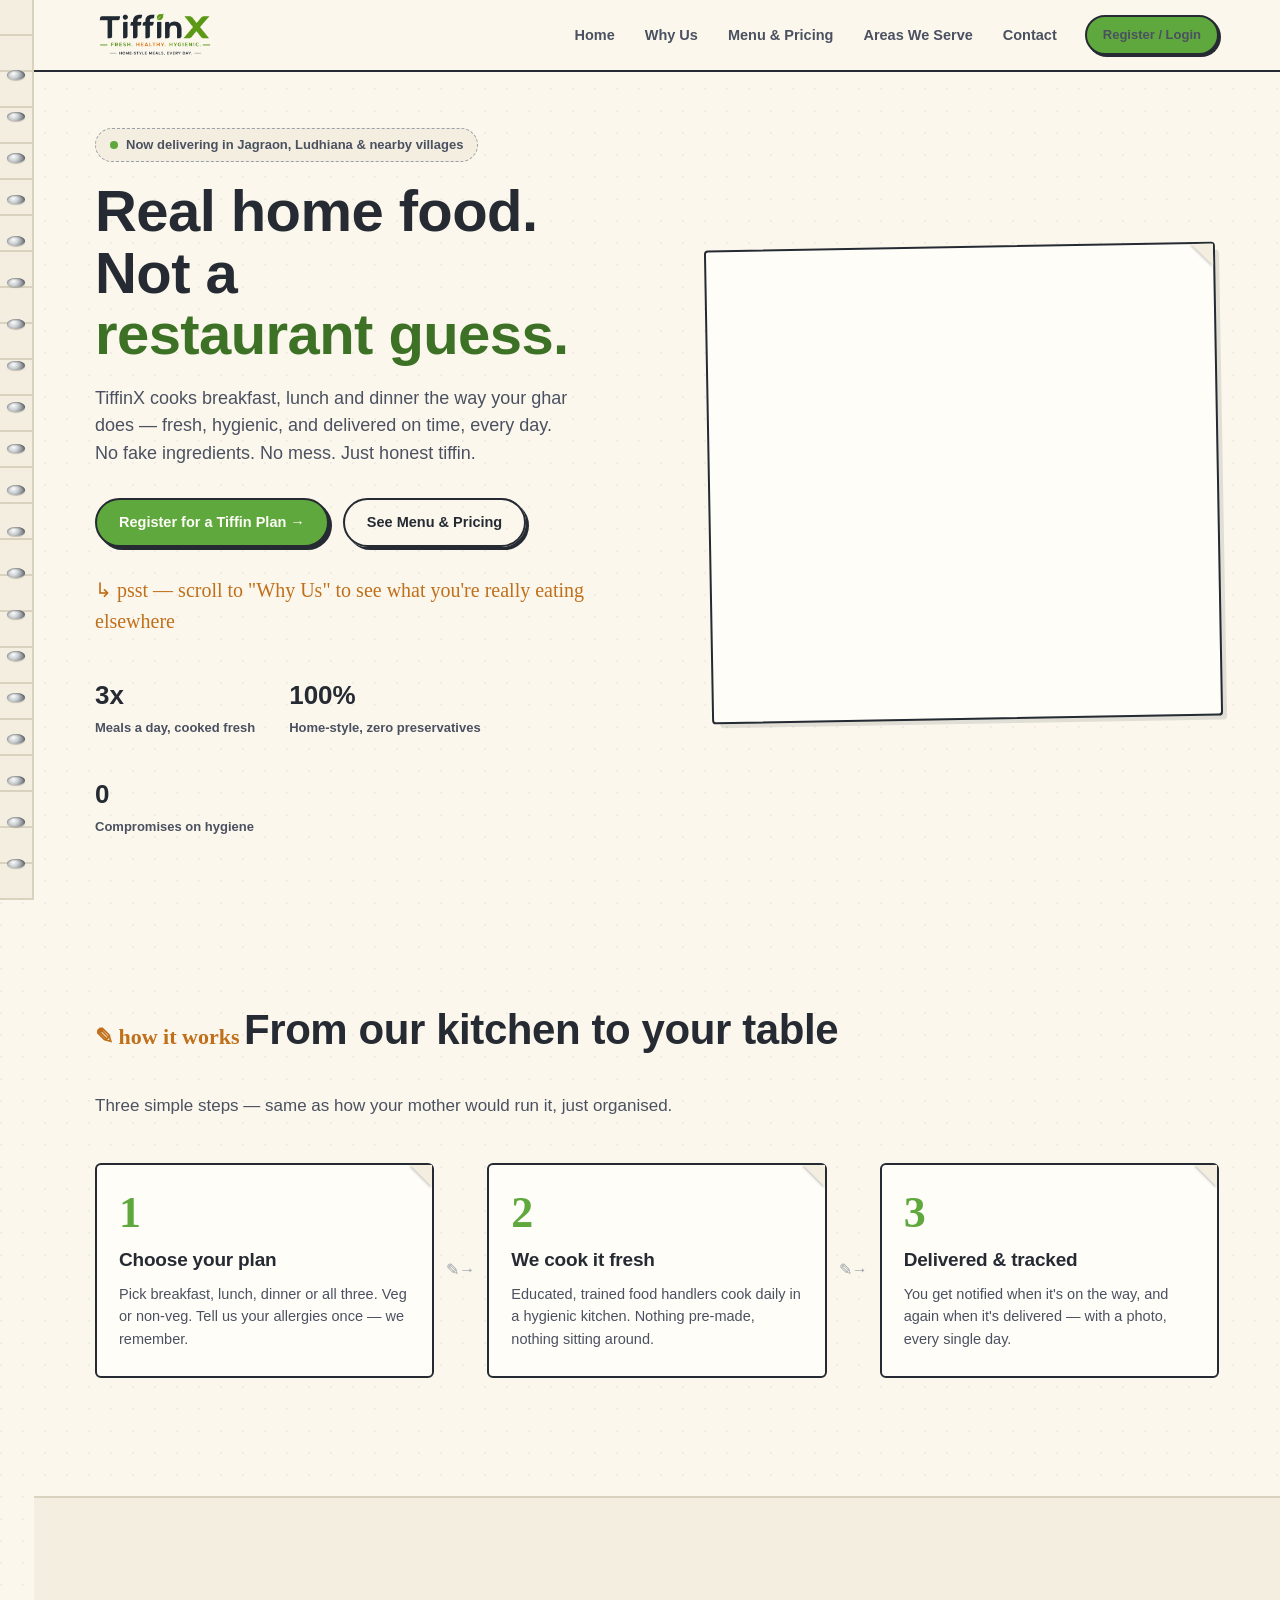
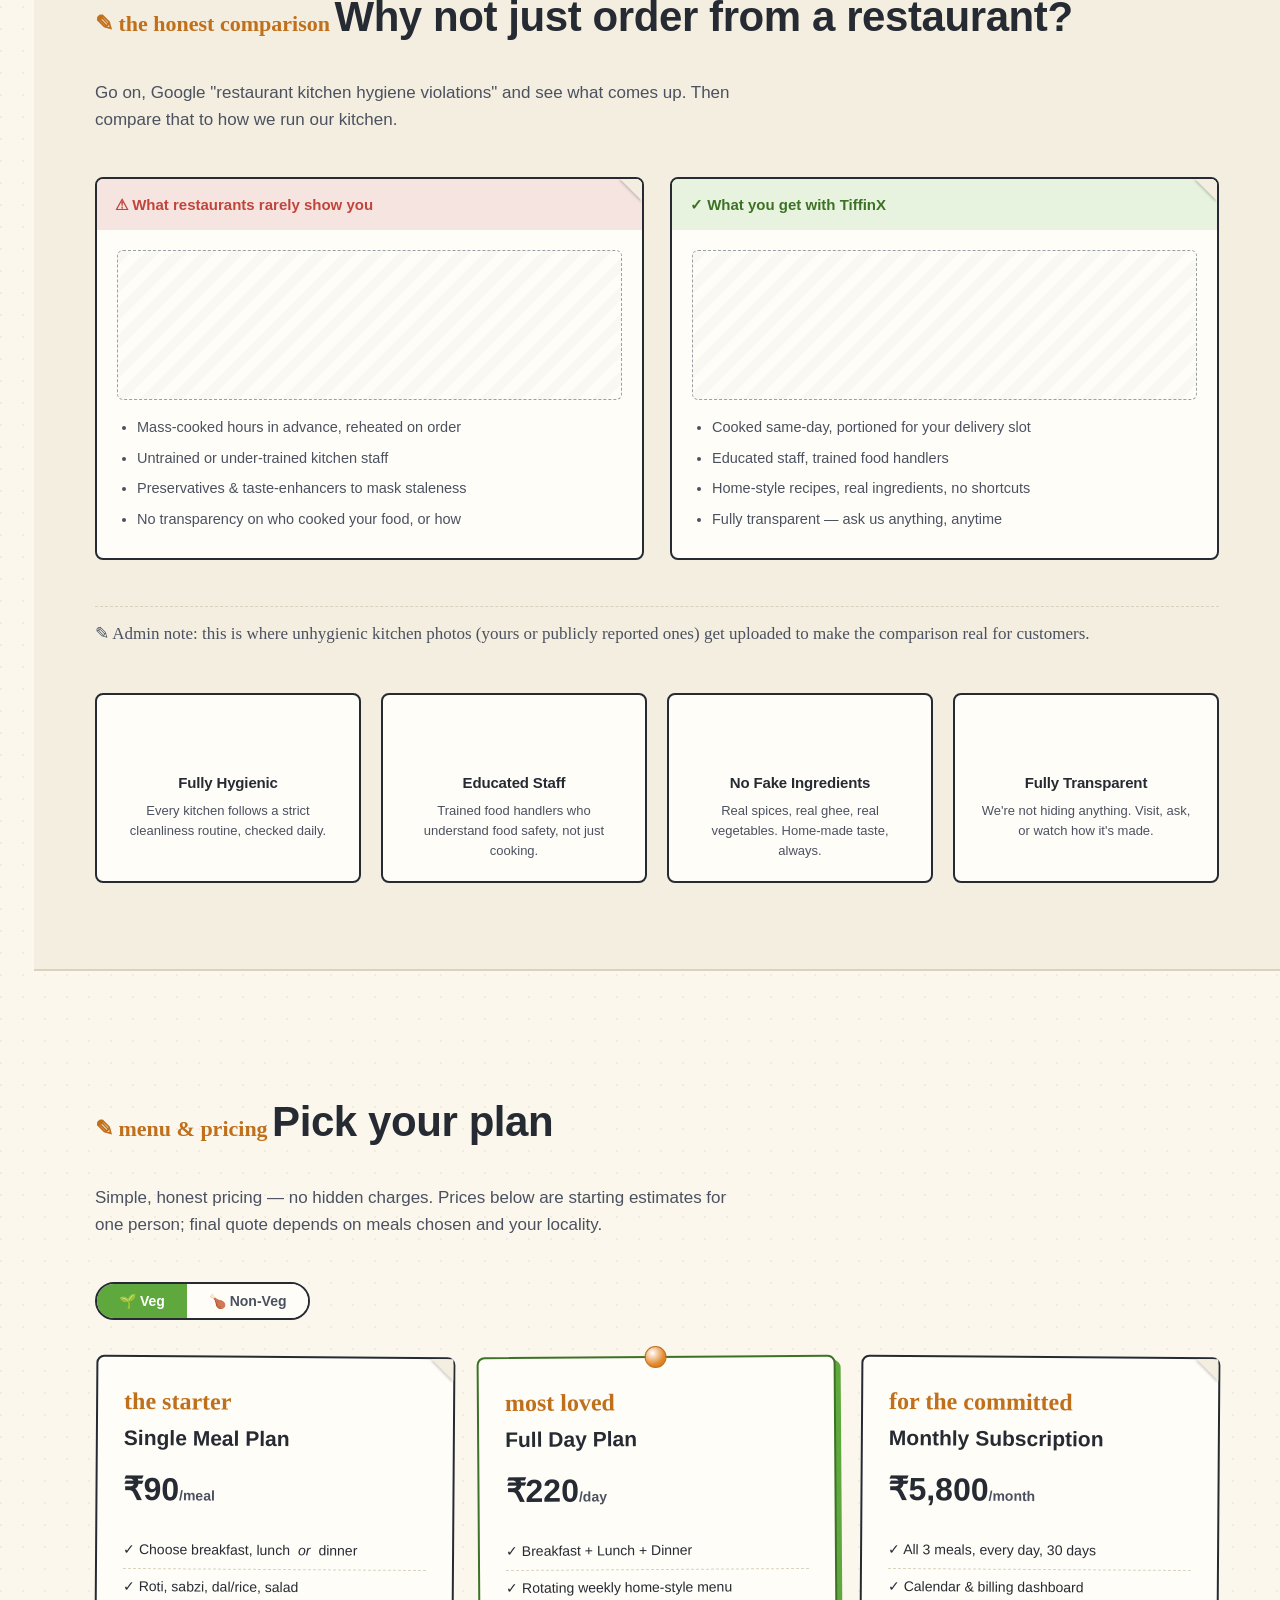
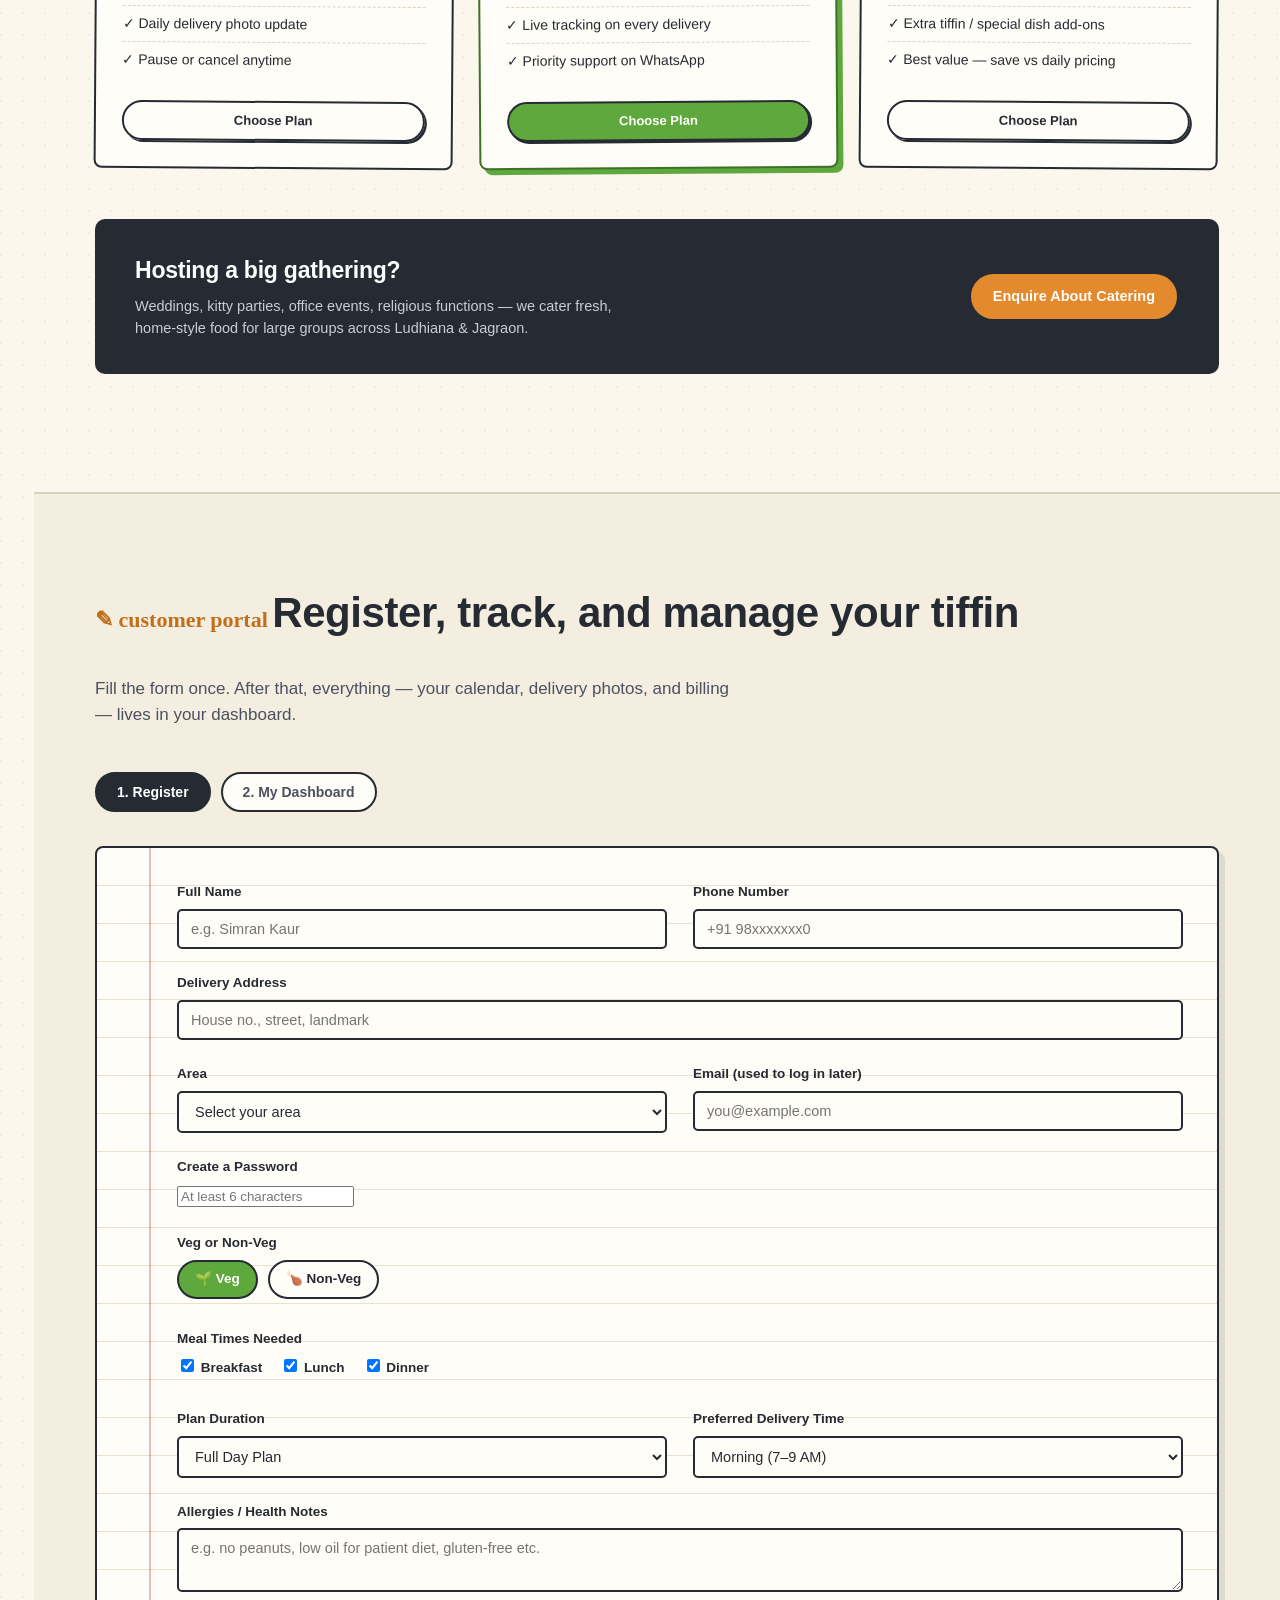
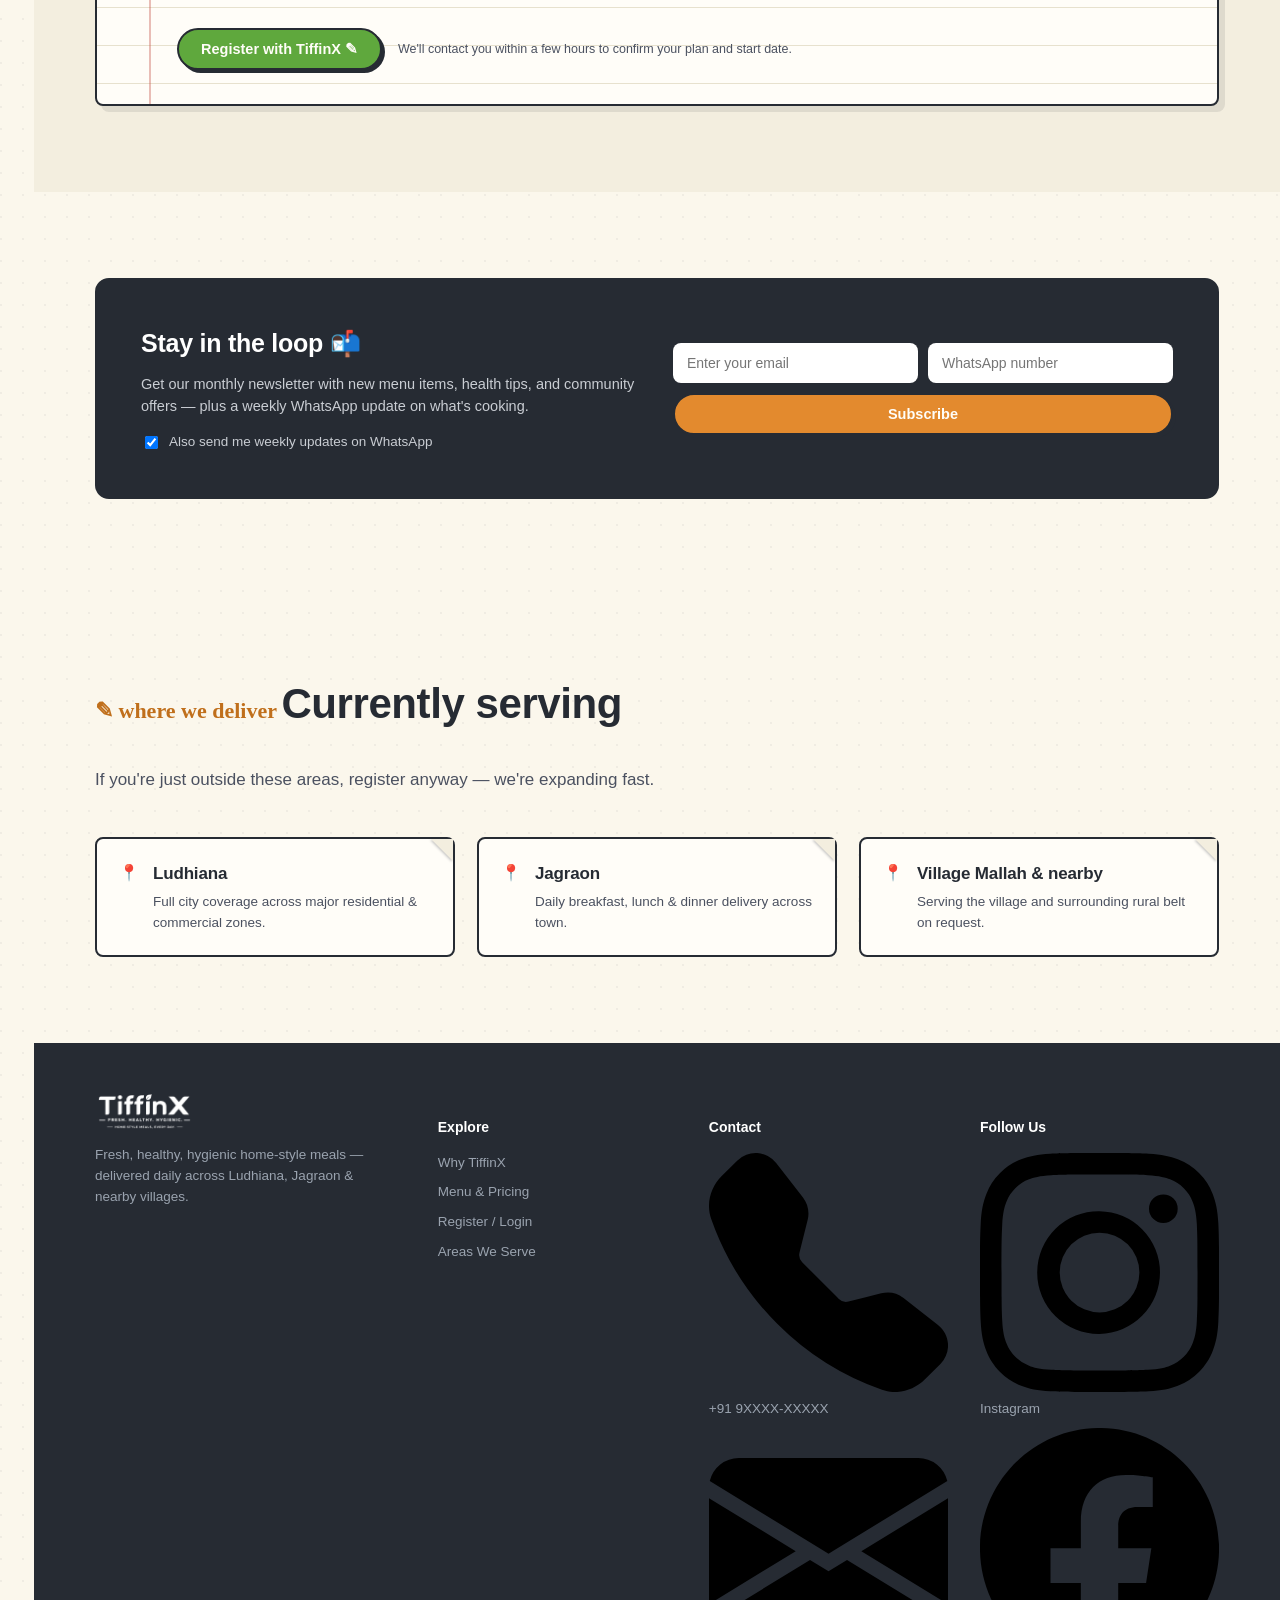
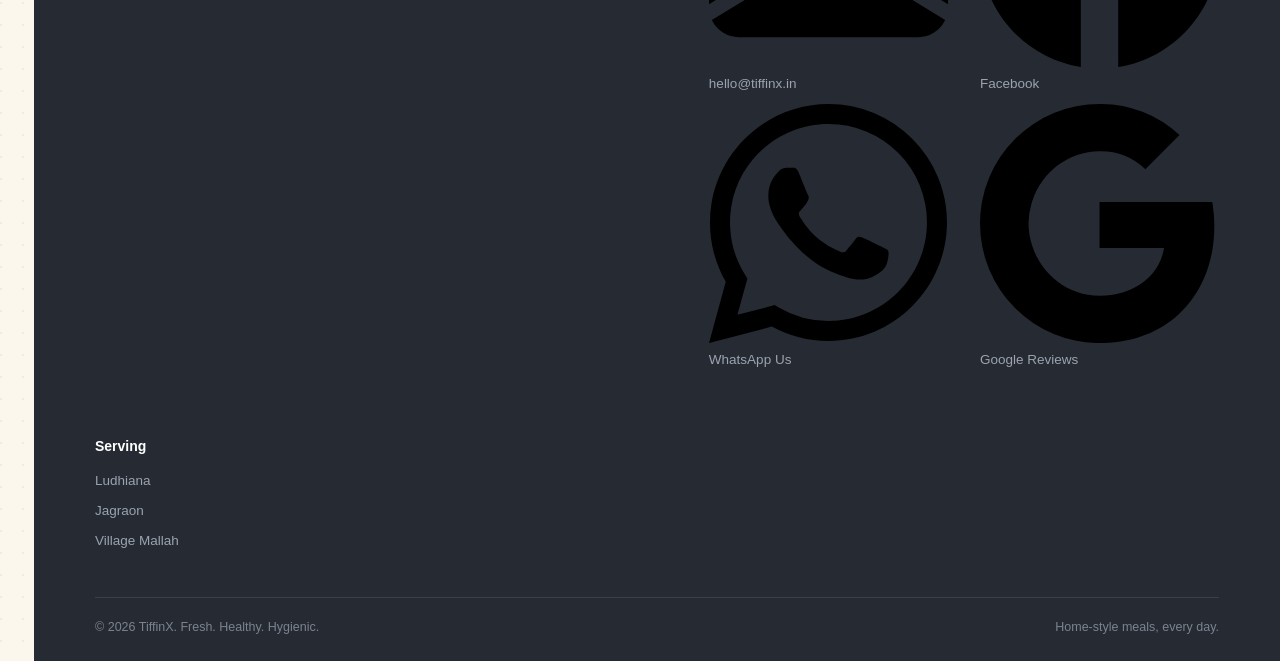
==== commit 517075a2: "Add files via upload" ====
--- a/index.html
+++ b/index.html
@@ -158,7 +158,7 @@
           <li>✓ Daily delivery photo update</li>
           <li>✓ Pause or cancel anytime</li>
         </ul>
-        <a href="#portal" class="btn small outline" style="width:100%; justify-content:center;">Choose Plan</a>
+        <a href="#portal" onclick="selectPlan('Single Meal (Trial)')" class="btn small outline" style="width:100%; justify-content:center;">Choose Plan</a>
       </div>
       <div class="plan-card">
         <div class="plan-pin"></div>
@@ -171,7 +171,7 @@
           <li>✓ Live tracking on every delivery</li>
           <li>✓ Priority support on WhatsApp</li>
         </ul>
-        <a href="#portal" class="btn small" style="width:100%; justify-content:center;">Choose Plan</a>
+        <a href="#portal" onclick="selectPlan('Full Day Plan')" class="btn small" style="width:100%; justify-content:center;">Choose Plan</a>
       </div>
       <div class="plan-card corner-fold">
         <div class="plan-name">for the committed</div>
@@ -183,7 +183,7 @@
           <li>✓ Extra tiffin / special dish add-ons</li>
           <li>✓ Best value — save vs daily pricing</li>
         </ul>
-        <a href="#portal" class="btn small outline" style="width:100%; justify-content:center;">Choose Plan</a>
+        <a href="#portal" onclick="selectPlan('Monthly Subscription')" class="btn small outline" style="width:100%; justify-content:center;">Choose Plan</a>
       </div>
     </div>
 
@@ -208,7 +208,7 @@
 
     <div class="portal-tabs">
       <button class="portal-tab active" id="tabRegister" onclick="showPortal('register')">1. Register</button>
-      <button class="portal-tab" id="tabDashboard" onclick="showPortal('dashboard')">2. My Dashboard (demo)</button>
+      <button class="portal-tab" id="tabDashboard" onclick="showPortal('dashboard')">2. My Dashboard</button>
     </div>
 
     <div class="portal-panel active" id="panel-register">
@@ -295,45 +295,39 @@
       <div class="dash-grid">
         <div style="display:flex; flex-direction:column; gap:20px;">
           <div class="card corner-fold">
-            <h3>📦 Today's Tiffin — Lunch</h3>
+            <h3>📦 Your Plan Status</h3>
+            <div id="statusBadgeWrap" style="margin-bottom:10px;"></div>
             <div class="timeline" id="timeline">
               <div class="tl-fill" id="tlFill" style="width:0%"></div>
-              <div class="tl-step done" id="tls1"><div class="tl-dot">✓</div><span class="lbl">Order Confirmed</span></div>
-              <div class="tl-step current" id="tls2"><div class="tl-dot">🍲</div><span class="lbl">Preparing</span></div>
-              <div class="tl-step" id="tls3"><div class="tl-dot">🛵</div><span class="lbl">On the Way</span></div>
-              <div class="tl-step" id="tls4"><div class="tl-dot">🏠</div><span class="lbl">Delivered</span></div>
-            </div>
-            <div class="photo-slot" id="photoSlot">Delivery photo will appear here once our driver marks it delivered</div>
-            <div class="mini-actions">
-              <button class="btn small" onclick="advanceDelivery()">Simulate: Advance Status →</button>
-            </div>
+              <div class="tl-step" id="tls1"><div class="tl-dot">✓</div><span class="lbl">Registered</span></div>
+              <div class="tl-step" id="tls2"><div class="tl-dot">👍</div><span class="lbl">Confirmed</span></div>
+              <div class="tl-step" id="tls3"><div class="tl-dot">🍲</div><span class="lbl">Active</span></div>
+            </div>
+            <p style="font-size:13px; color:var(--ink-soft); margin-top:10px;">Our team updates this as your plan moves from registered to confirmed to active. No action needed from you.</p>
           </div>
 
           <div class="card">
-            <h3>🥘 Add Extras</h3>
-            <div class="quick-dish"><span>Extra Tiffin (1 portion)</span><button onclick="toast('Extra tiffin added — ₹90 added to today\'s bill')">Add</button></div>
-            <div class="quick-dish"><span>Special Dish — Paneer Butter Masala</span><button onclick="toast('Special dish added — ₹60 added to today\'s bill')">Add</button></div>
-            <div class="quick-dish"><span>Modify Tomorrow's Plan</span><button onclick="toast('Redirecting you to plan editor (demo)')">Edit</button></div>
+            <h3>📋 Your Registered Details</h3>
+            <div id="detailsRecap" style="font-size:13.5px; line-height:1.9;">Loading...</div>
+          </div>
+
+          <div class="card">
+            <h3>✎ Update / Add Information</h3>
+            <p style="font-size:13px; color:var(--ink-soft); margin-bottom:10px;">Need to add allergy info, change your address, or tell us something else? Send it here — our team will see it and can update your plan.</p>
+            <textarea id="extraInfoInput" rows="3" style="width:100%; box-sizing:border-box; padding:10px; border-radius:6px; border:1px solid #ddd; font-family:inherit;" placeholder="e.g. Please deliver to the back gate after 7pm"></textarea>
+            <button class="btn small" style="margin-top:10px;" onclick="submitExtraInfo()">Send to TiffinX Team</button>
+            <div id="extraInfoNote" style="font-size:12.5px; color:var(--leaf-dark); margin-top:8px;"></div>
           </div>
         </div>
 
         <div style="display:flex; flex-direction:column; gap:20px;">
-          <div class="card corner-fold">
-            <h3>📅 August Calendar</h3>
-            <div class="cal" id="calGrid"></div>
-            <div class="cal-legend">
-              <span><i class="sw" style="background:var(--leaf)"></i> Delivered</span>
-              <span><i class="sw" style="background:var(--marigold)"></i> Today</span>
-              <span><i class="sw" style="background:var(--paper)"></i> Upcoming</span>
-            </div>
-          </div>
-          <div class="card">
-            <h3>🧾 This Month's Bill</h3>
-            <div class="bill-row"><span>Full Day Plan × 18 days</span><span>₹3,960</span></div>
-            <div class="bill-row"><span>Extra tiffins (3)</span><span>₹270</span></div>
-            <div class="bill-row"><span>Special dishes (2)</span><span>₹120</span></div>
-            <div class="bill-row total"><span>Total due</span><span>₹4,350</span></div>
-            <button class="btn small orange" style="margin-top:14px; width:100%; justify-content:center;" onclick="toast('Redirecting to payment (demo)')">Pay Now</button>
+          <div class="card corner-fold" style="display:flex; flex-direction:column; height:480px;">
+            <h3>💬 Chat with TiffinX Support</h3>
+            <div id="chatMessages" style="flex:1; overflow-y:auto; border:1px solid #eee; border-radius:6px; padding:10px; margin:10px 0; background:#fff;"></div>
+            <div style="display:flex; gap:8px;">
+              <input id="chatInput" type="text" placeholder="Type a message..." style="flex:1; padding:9px; border-radius:6px; border:1px solid #ddd;" onkeydown="if(event.key==='Enter'){sendChatMessage();}">
+              <button class="btn small" onclick="sendChatMessage()">Send</button>
+            </div>
           </div>
         </div>
       </div>
@@ -349,7 +343,7 @@
       <div>
         <h3>Stay in the loop 📬</h3>
         <p>Get our monthly newsletter with new menu items, health tips, and community offers — plus a weekly WhatsApp update on what's cooking.</p>
-        <label class="wa-opt"><input type="checkbox" checked> Also send me weekly updates on WhatsApp</label>
+        <label class="wa-opt"><input type="checkbox" id="nlWhatsappOptIn" checked> Also send me weekly updates on WhatsApp</label>
       </div>
       <div>
         <form class="nl-form" onsubmit="return subscribeNewsletter(event)">
@@ -393,21 +387,20 @@
       </div>
       <div>
         <h5>Contact</h5>
-        <a href="tel:+918427221858">📞 +91 84272-21858</a>
-        <a href="mailto:hello@tiffinx.in">✉ hello@tiffinx.in</a>
-        <a href="https://wa.me/918427221858" target="_blank" rel="noopener">💬 WhatsApp Us</a>
+        <a href="tel:+919XXXXXXXXX" class="icon-link"><svg viewBox="0 0 16 16" class="ic-svg"><path fill-rule="evenodd" d="M1.885.511a1.745 1.745 0 0 1 2.61.163L6.29 2.98c.329.423.445.974.315 1.494l-.547 2.19a.68.68 0 0 0 .178.643l2.457 2.457a.68.68 0 0 0 .644.178l2.189-.547a1.75 1.75 0 0 1 1.494.315l2.306 1.794c.829.645.905 1.87.163 2.611l-1.034 1.034c-.74.74-1.846 1.065-2.877.702a18.6 18.6 0 0 1-7.01-4.42 18.6 18.6 0 0 1-4.42-7.009c-.362-1.03-.037-2.137.703-2.877z"/></svg> +91 9XXXX-XXXXX</a>
+        <a href="mailto:hello@tiffinx.in" class="icon-link"><svg viewBox="0 0 16 16" class="ic-svg"><path d="M.05 3.555A2 2 0 0 1 2 2h12a2 2 0 0 1 1.95 1.555L8 8.414zM0 4.697v7.104l5.803-3.558zM6.761 8.83l-6.57 4.027A2 2 0 0 0 2 14h12a2 2 0 0 0 1.808-1.144l-6.57-4.027L8 9.586zm3.436-.586L16 11.801V4.697z"/></svg> hello@tiffinx.in</a>
+        <a href="https://wa.me/919XXXXXXXXX" target="_blank" rel="noopener" class="icon-link"><svg viewBox="0 0 16 16" class="ic-svg"><path d="M13.601 2.326A7.85 7.85 0 0 0 7.994 0C3.627 0 .068 3.558.064 7.926c0 1.399.366 2.76 1.057 3.965L0 16l4.204-1.102a7.9 7.9 0 0 0 3.79.965h.004c4.368 0 7.926-3.558 7.93-7.93A7.9 7.9 0 0 0 13.6 2.326zM7.994 14.521a6.6 6.6 0 0 1-3.356-.92l-.24-.144-2.494.654.666-2.433-.156-.251a6.56 6.56 0 0 1-1.007-3.505c0-3.626 2.957-6.584 6.591-6.584a6.56 6.56 0 0 1 4.66 1.931 6.56 6.56 0 0 1 1.928 4.66c-.004 3.639-2.961 6.592-6.592 6.592m3.615-4.934c-.197-.099-1.17-.578-1.353-.646-.182-.065-.315-.099-.445.099-.133.197-.513.646-.627.775-.114.133-.232.148-.43.05-.197-.1-.836-.308-1.592-.985-.59-.525-.985-1.175-1.103-1.372-.114-.198-.011-.304.088-.403.087-.088.197-.232.296-.346.1-.114.133-.198.198-.33.065-.134.034-.248-.015-.347-.05-.099-.445-1.076-.612-1.47-.16-.389-.323-.335-.445-.34-.114-.007-.247-.007-.38-.007a.73.73 0 0 0-.529.247c-.182.198-.691.677-.691 1.654s.71 1.916.81 2.049c.098.133 1.394 2.132 3.383 2.992.47.205.84.326 1.129.418.475.152.904.129 1.246.08.38-.058 1.171-.48 1.338-.943.164-.464.164-.86.114-.943-.049-.084-.182-.133-.38-.232"/></svg> WhatsApp Us</a>
       </div>
       <div>
         <h5>Follow Us</h5>
-        <a href="https://instagram.com/YOUR_USERNAME" target="_blank" rel="noopener"><i class="fa-brands fa-instagram"></i>></i></a>
-        <a href="https://facebook.com/YOUR_PAGE" target="_blank" rel="noopener"><i class="fa-brands fa-facebook-f"></i></a>
-        <a href="https://g.page/r/YOUR_GOOGLE_ID/review" target="_blank" rel="noopener"><img src="https://google.com" alt="Google Logo" width="272" height="92"></a>
+        <a href="https://instagram.com/YOUR_USERNAME" target="_blank" rel="noopener" class="icon-link"><svg viewBox="0 0 16 16" class="ic-svg"><path d="M8 0C5.829 0 5.556.01 4.703.048 3.85.088 3.269.222 2.76.42a3.9 3.9 0 0 0-1.417.923A3.9 3.9 0 0 0 .42 2.76C.222 3.268.087 3.85.048 4.7.01 5.555 0 5.827 0 8.001c0 2.172.01 2.444.048 3.297.04.852.174 1.433.372 1.942.205.526.478.972.923 1.417.444.445.89.719 1.416.923.51.198 1.09.333 1.942.372C5.555 15.99 5.827 16 8 16s2.444-.01 3.298-.048c.851-.04 1.434-.174 1.943-.372a3.9 3.9 0 0 0 1.416-.923c.445-.445.718-.891.923-1.417.197-.509.332-1.09.372-1.942C15.99 10.445 16 10.173 16 8s-.01-2.445-.048-3.299c-.04-.851-.175-1.433-.372-1.941a3.9 3.9 0 0 0-.923-1.417A3.9 3.9 0 0 0 13.24.42c-.51-.198-1.092-.333-1.943-.372C10.443.01 10.172 0 7.998 0zm-.717 1.442h.718c2.136 0 2.389.007 3.232.046.78.035 1.204.166 1.486.275.373.145.64.319.92.599s.453.546.598.92c.11.281.24.705.275 1.485.039.843.047 1.096.047 3.231s-.008 2.389-.047 3.232c-.035.78-.166 1.203-.275 1.485a2.5 2.5 0 0 1-.599.919c-.28.28-.546.453-.92.598-.28.11-.704.24-1.485.276-.843.038-1.096.047-3.232.047s-2.39-.009-3.233-.047c-.78-.036-1.203-.166-1.485-.276a2.5 2.5 0 0 1-.92-.598 2.5 2.5 0 0 1-.6-.92c-.109-.281-.24-.705-.275-1.485-.038-.843-.046-1.096-.046-3.233s.008-2.388.046-3.231c.036-.78.166-1.204.276-1.486.145-.373.319-.64.599-.92s.546-.453.92-.598c.282-.11.705-.24 1.485-.276.738-.034 1.024-.044 2.515-.045zm4.988 1.328a.96.96 0 1 0 0 1.92.96.96 0 0 0 0-1.92m-4.27 1.122a4.109 4.109 0 1 0 0 8.217 4.109 4.109 0 0 0 0-8.217m0 1.441a2.667 2.667 0 1 1 0 5.334 2.667 2.667 0 0 1 0-5.334"/></svg> Instagram</a>
+        <a href="https://facebook.com/YOUR_PAGE" target="_blank" rel="noopener" class="icon-link"><svg viewBox="0 0 16 16" class="ic-svg"><path d="M16 8.049c0-4.446-3.582-8.05-8-8.05C3.58 0-.002 3.603-.002 8.05c0 4.017 2.926 7.347 6.75 7.951v-5.625h-2.03V8.05H6.75V6.275c0-2.017 1.195-3.131 3.022-3.131.876 0 1.791.157 1.791.157v1.98h-1.009c-.993 0-1.303.621-1.303 1.258v1.51h2.218l-.354 2.326H9.25V16c3.824-.604 6.75-3.934 6.75-7.951"/></svg> Facebook</a>
+        <a href="https://g.page/r/YOUR_GOOGLE_ID/review" target="_blank" rel="noopener" class="icon-link"><svg viewBox="0 0 16 16" class="ic-svg"><path d="M15.545 6.558a9.4 9.4 0 0 1 .139 1.626c0 2.434-.87 4.492-2.384 5.885h.002C11.978 15.292 10.158 16 8 16A8 8 0 1 1 8 0a7.7 7.7 0 0 1 5.352 2.082l-2.284 2.284A4.35 4.35 0 0 0 8 3.166c-2.087 0-3.86 1.408-4.492 3.304a4.8 4.8 0 0 0 0 3.063h.003c.635 1.893 2.405 3.301 4.492 3.301 1.078 0 2.004-.276 2.722-.764h-.003a3.7 3.7 0 0 0 1.599-2.431H8v-3.08z"/></svg> Google Reviews</a>
       </div>
       <div>
         <h5>Serving</h5>
         <a href="#">Ludhiana</a>
         <a href="#">Jagraon</a>
-        <a href="#">Moga</a>
         <a href="#">Village Mallah</a>
       </div>
     </div>
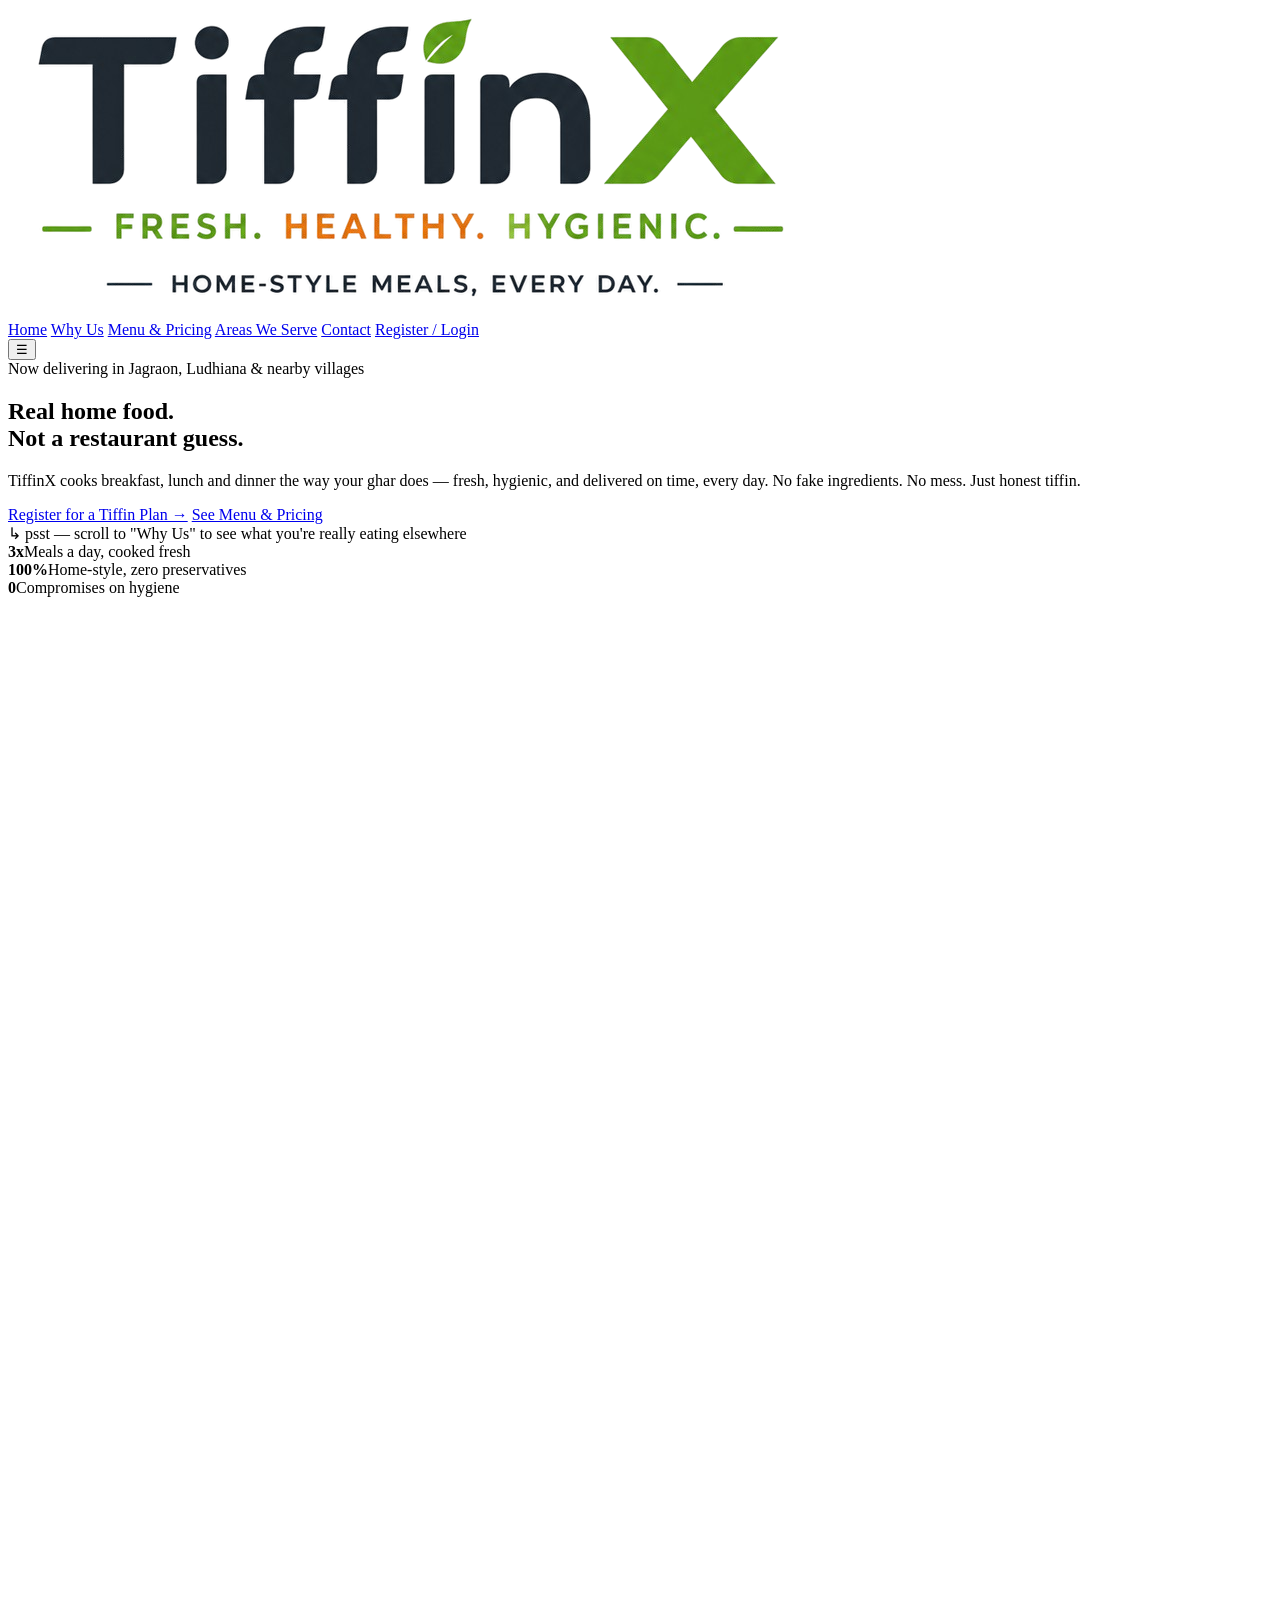
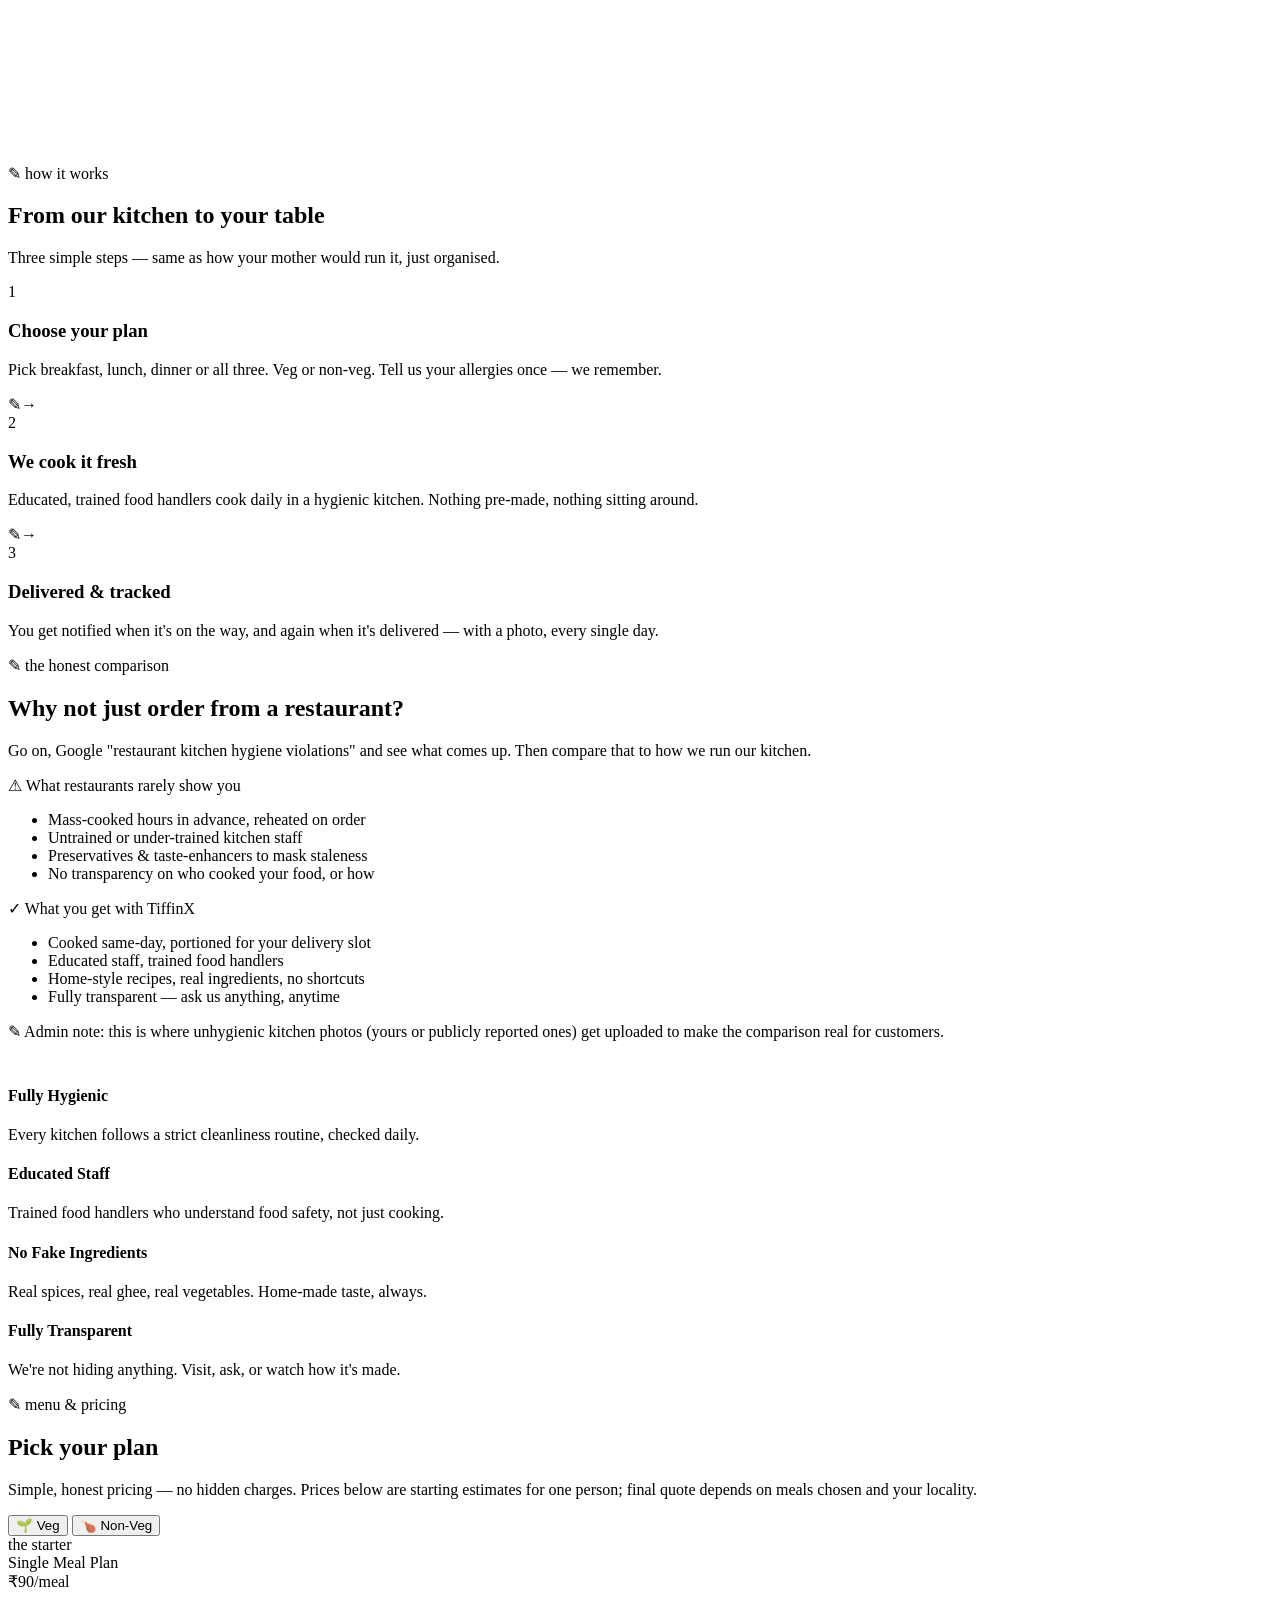
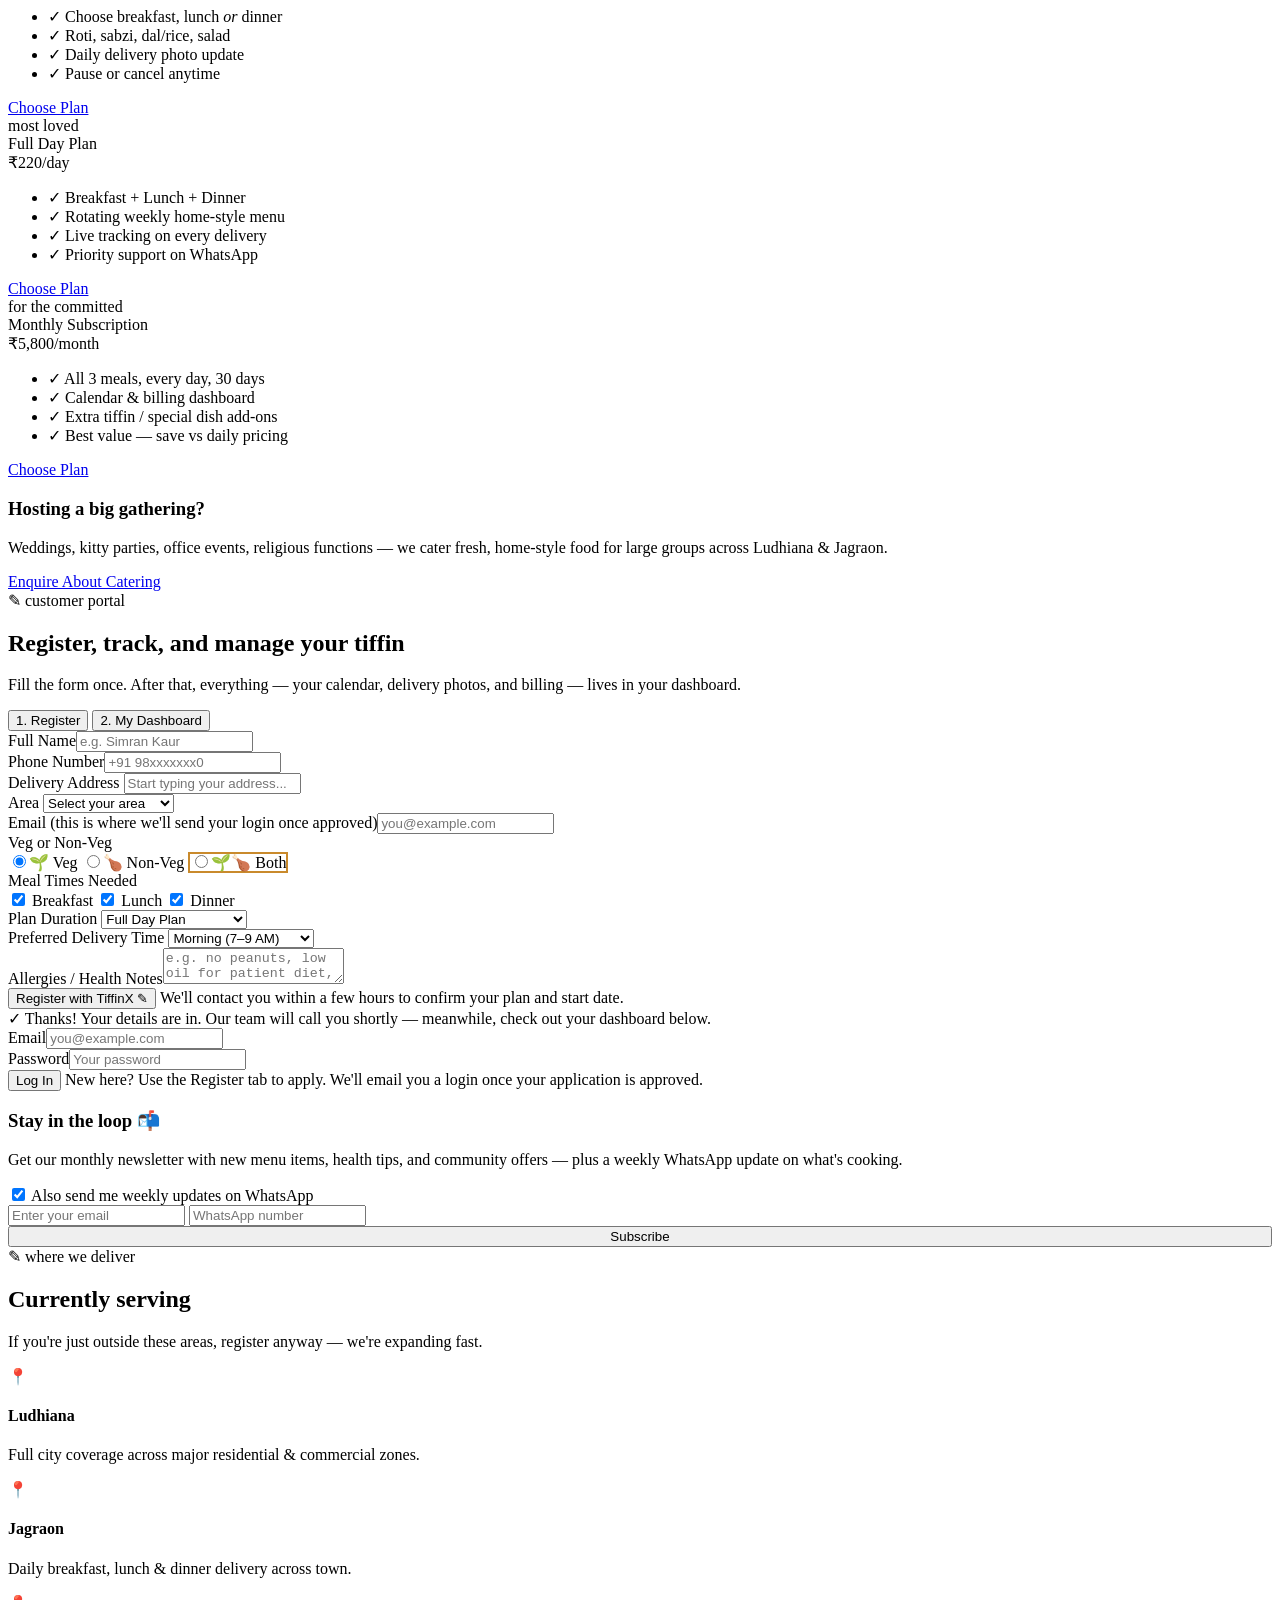
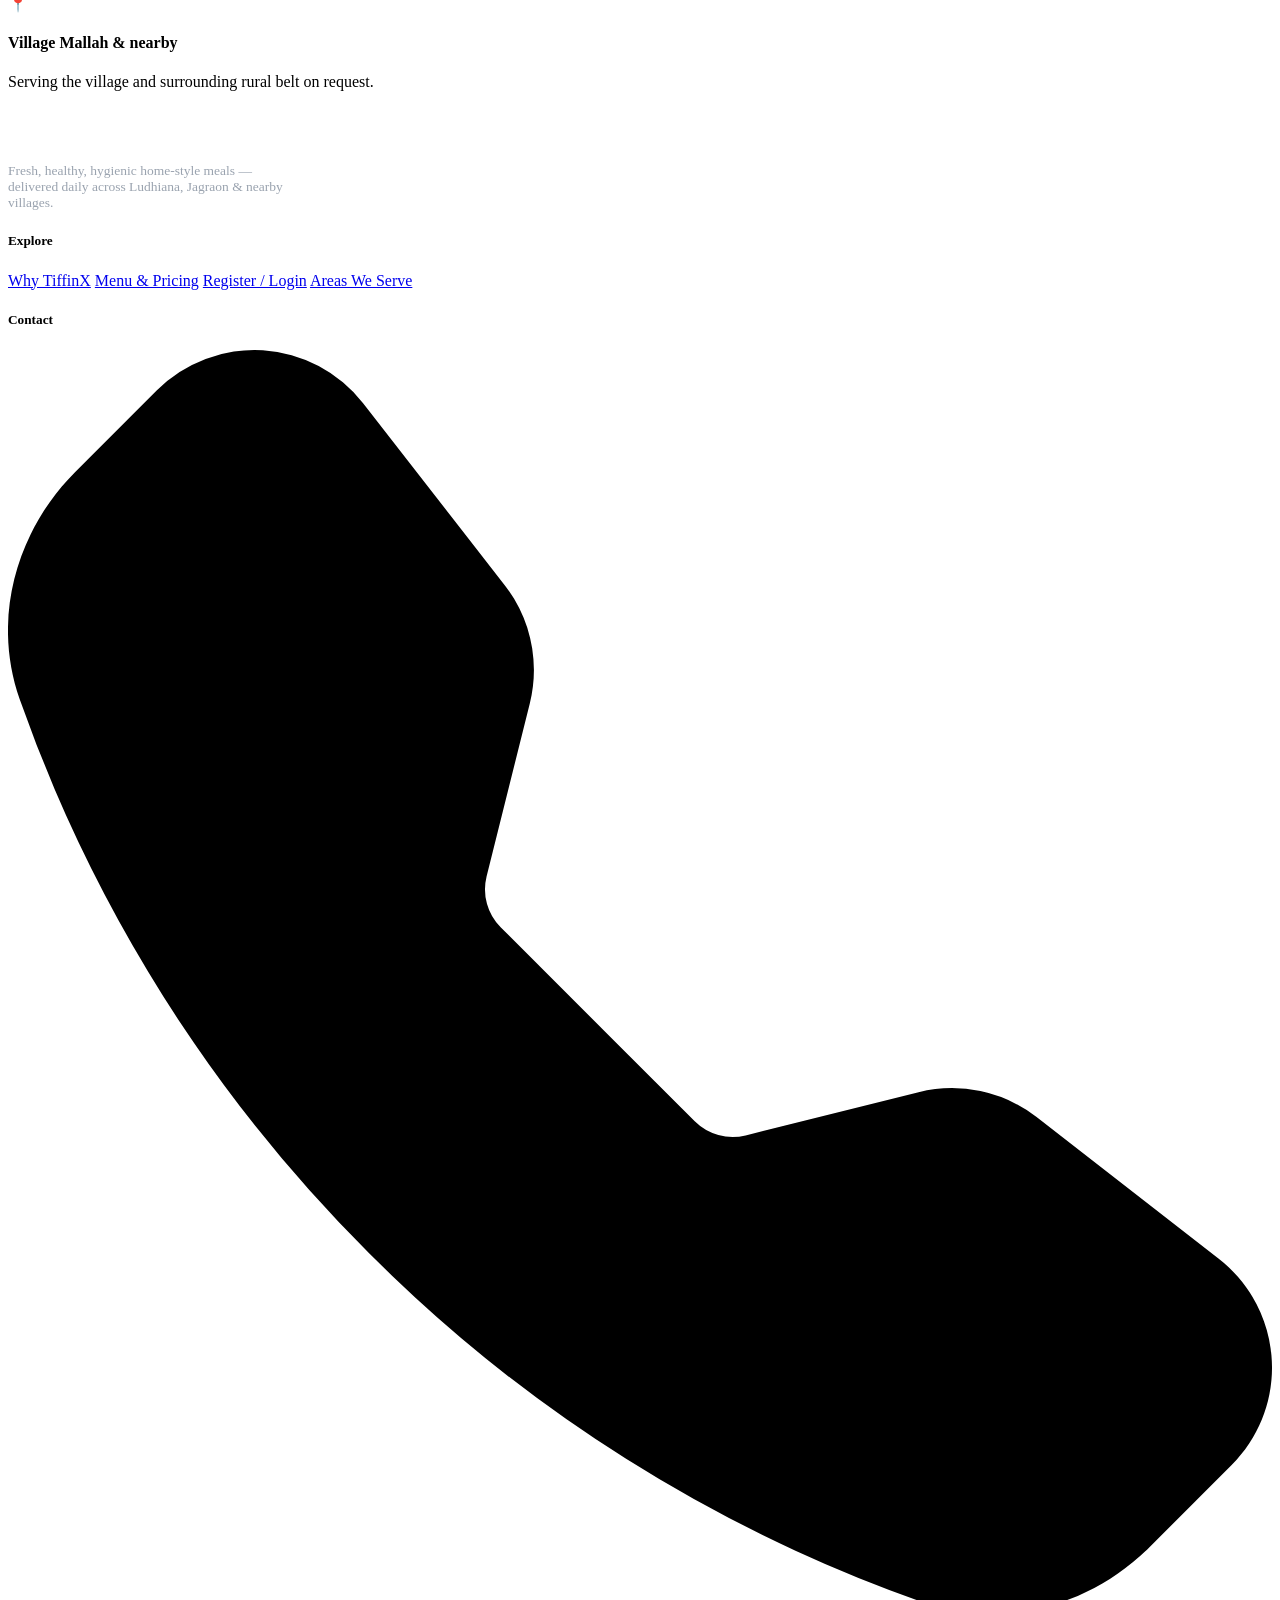
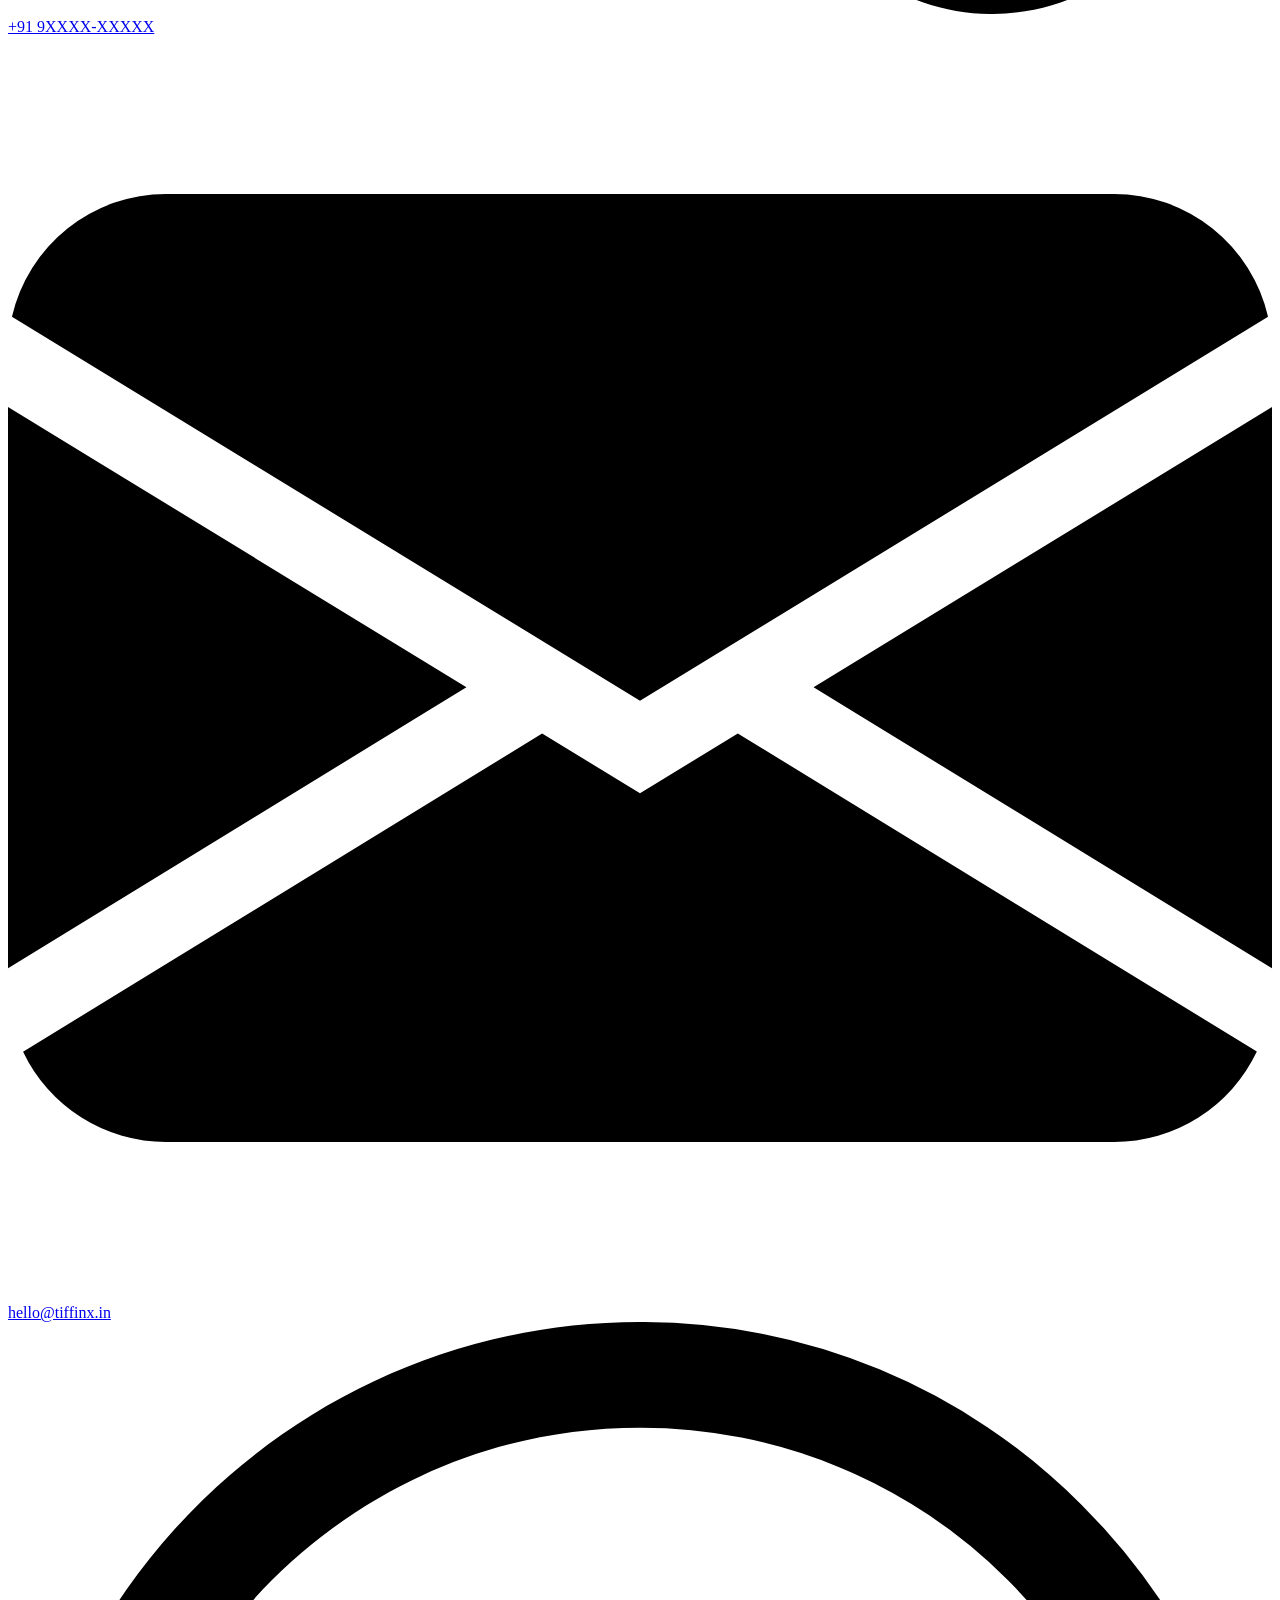
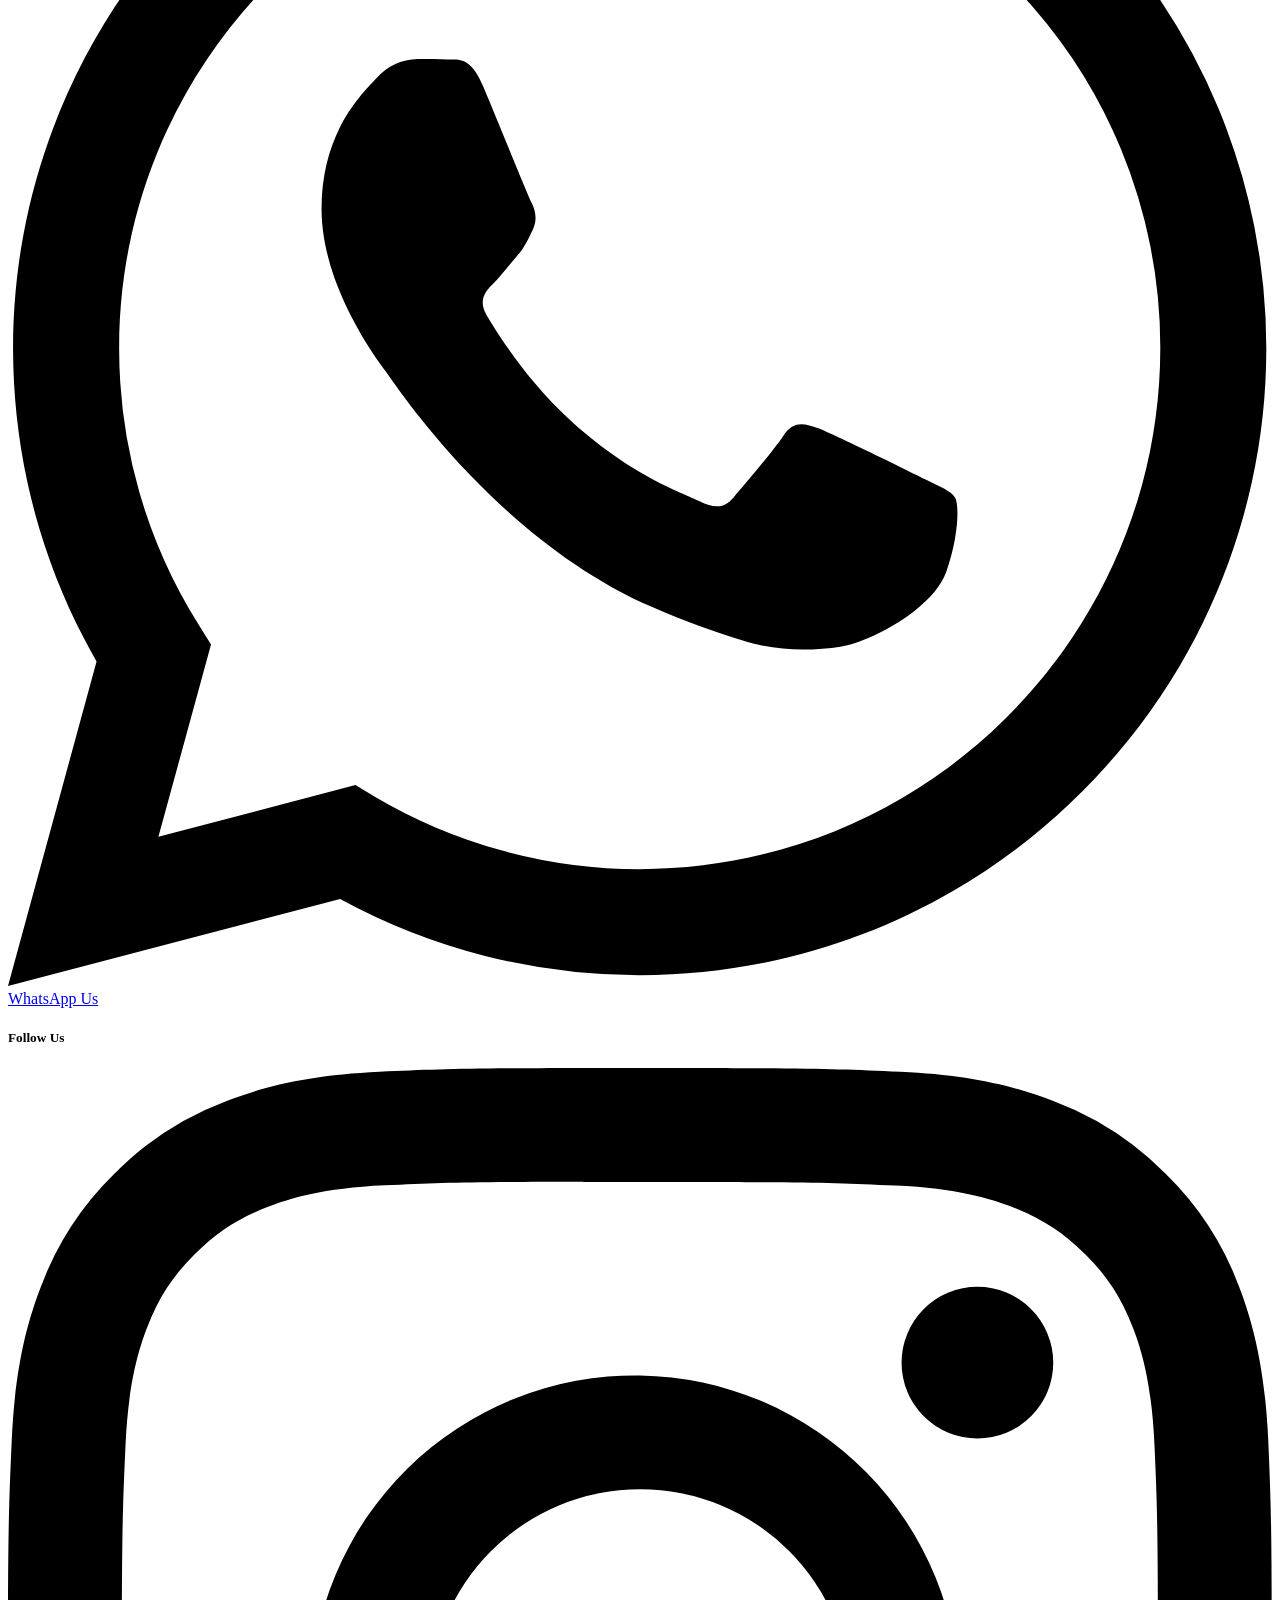
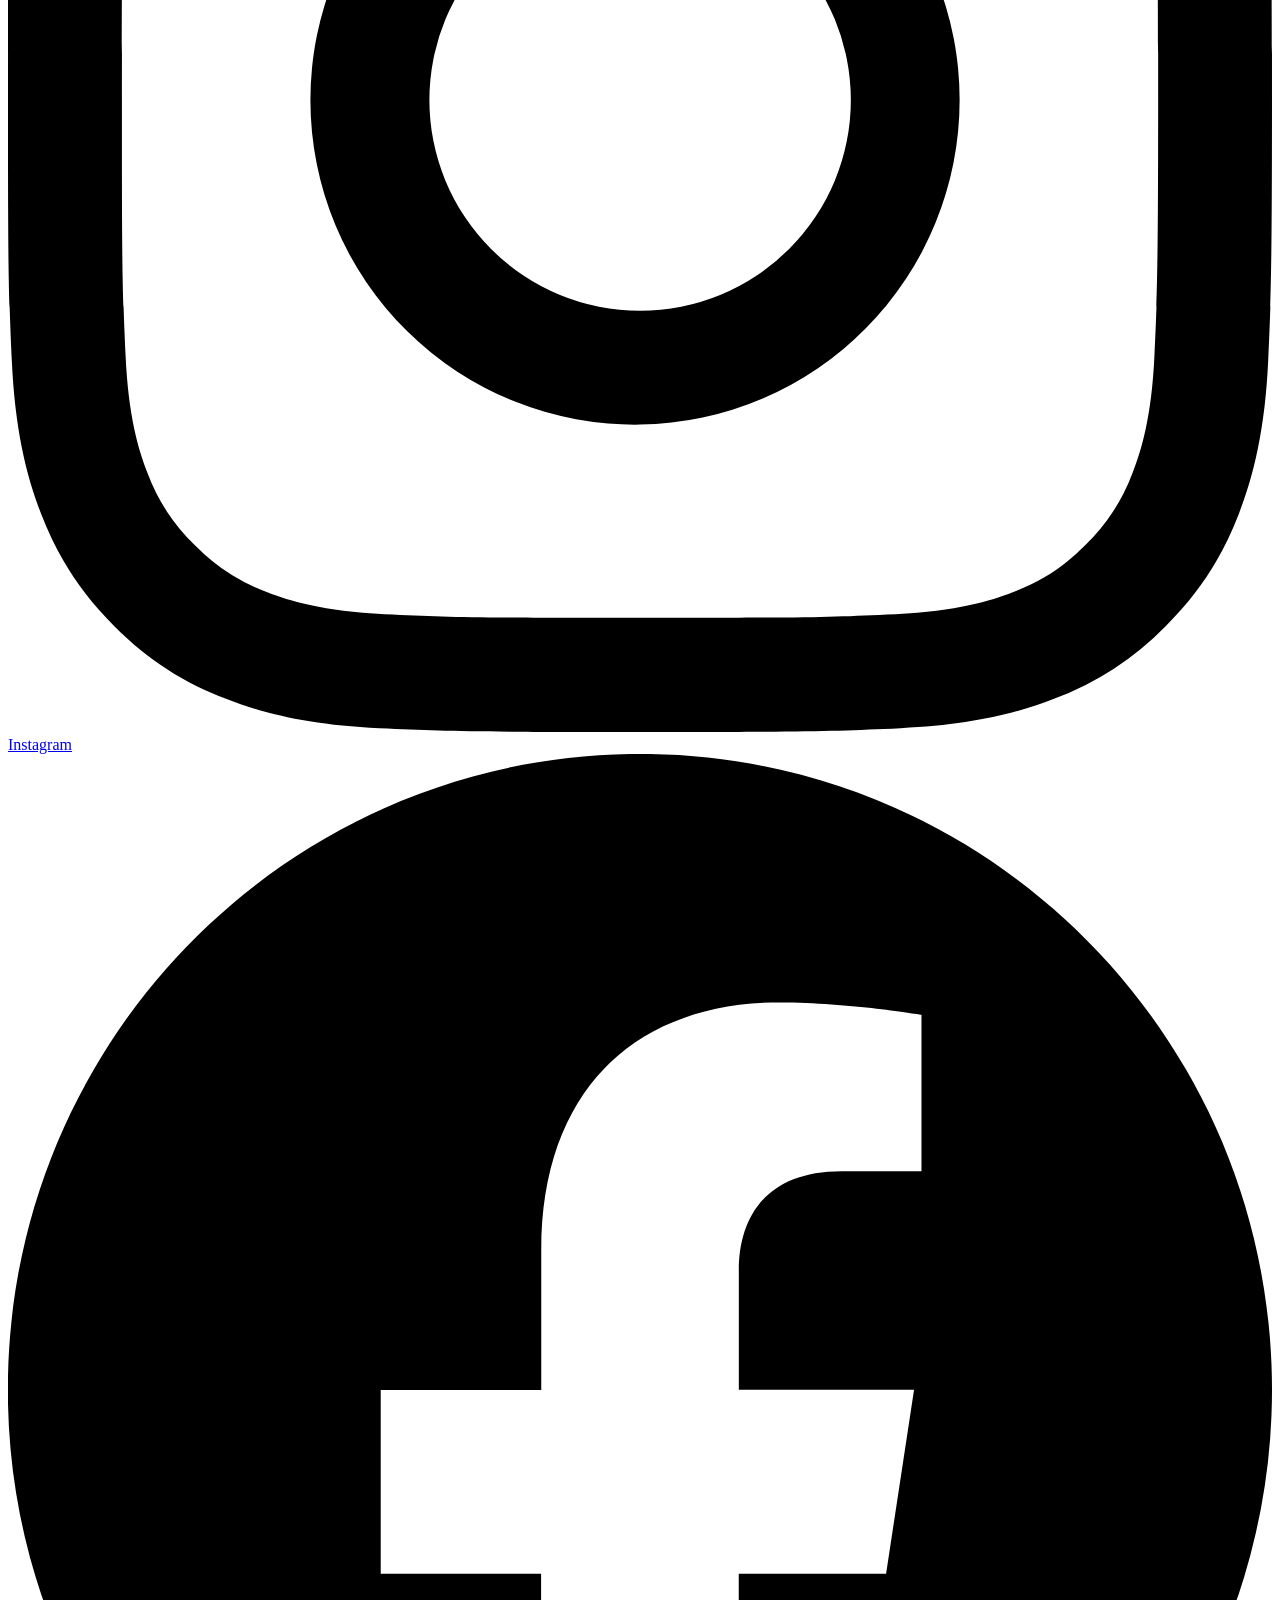
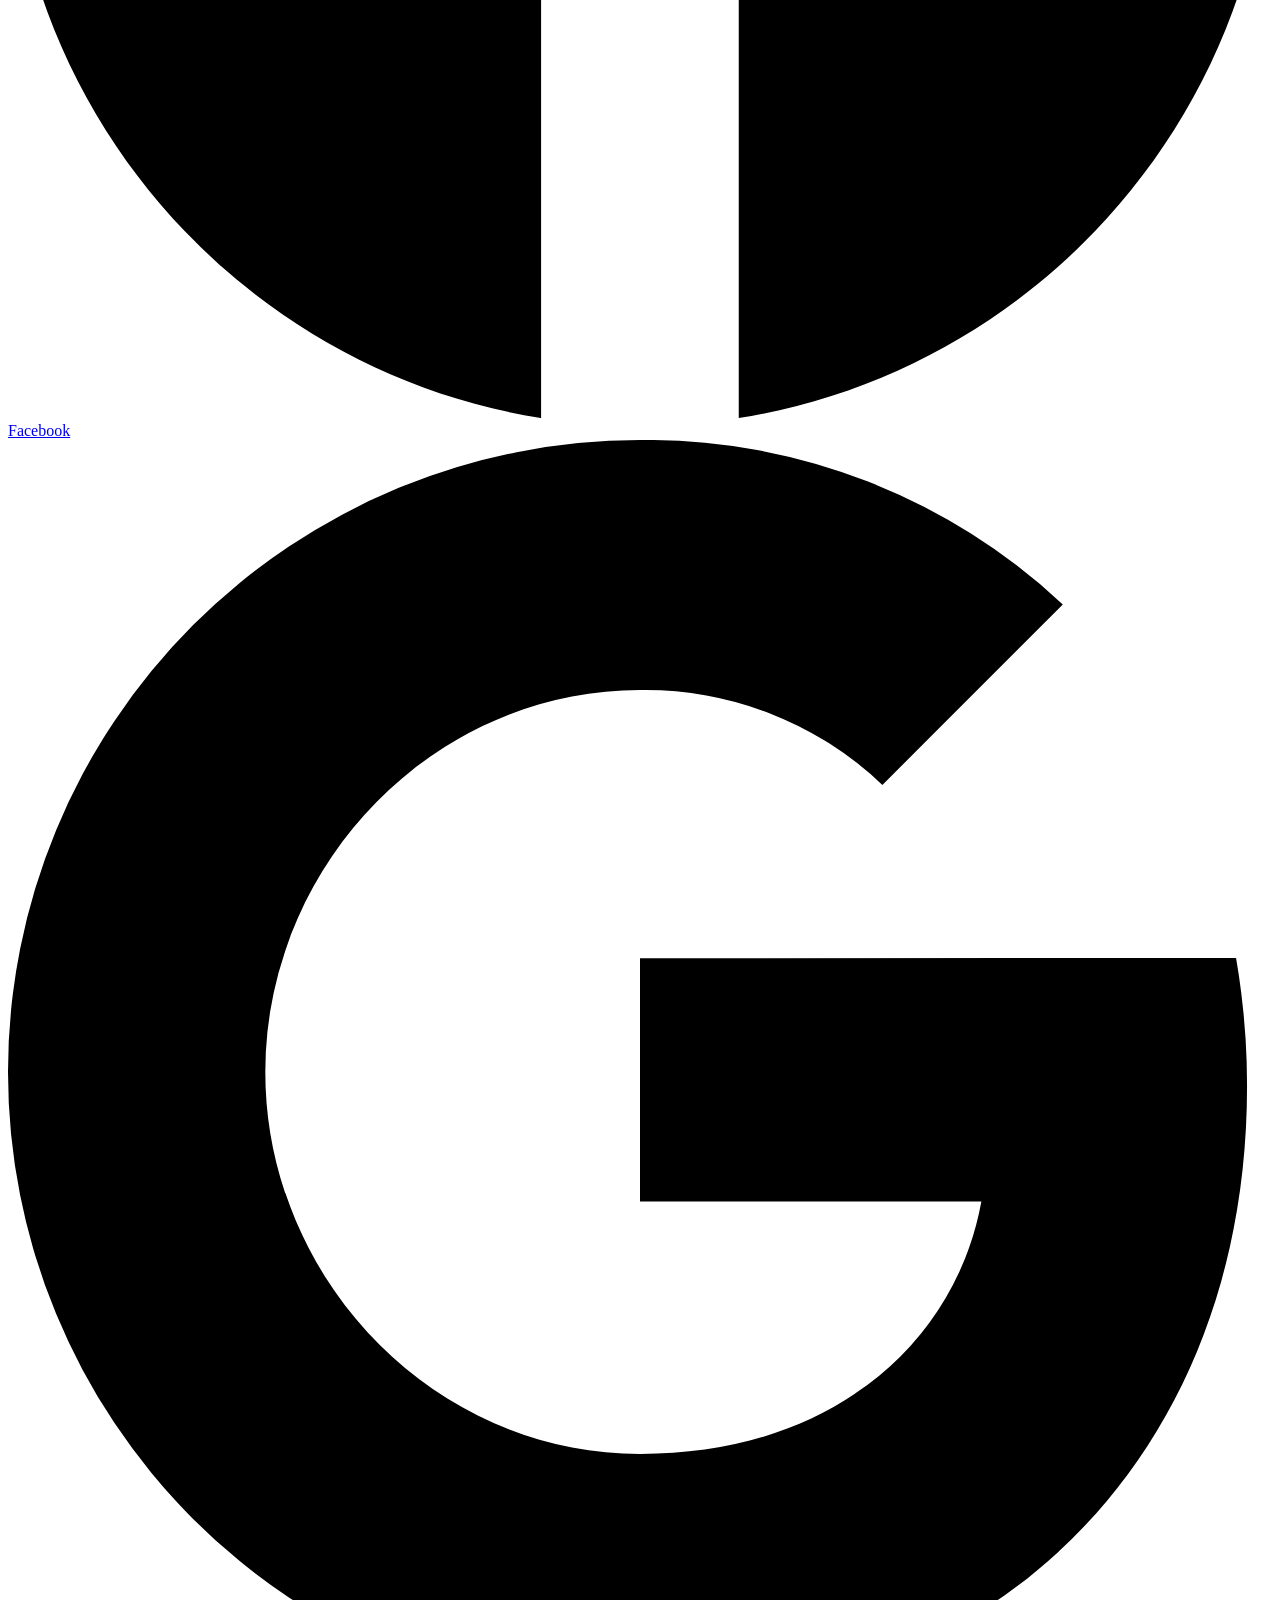
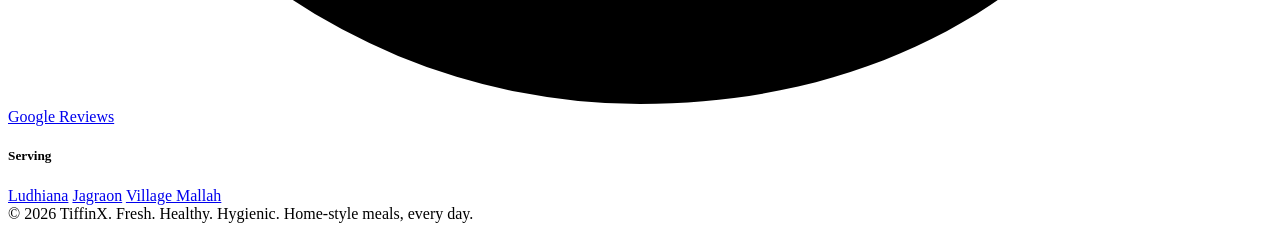
==== commit 8cbded83: "Add files via upload" ====
--- a/index.html
+++ b/index.html
@@ -214,11 +214,16 @@
     <div class="portal-panel active" id="panel-register">
       <div class="notebook">
         <div class="notebook-margin"></div>
+        <div id="planBanner" style="display:none; background:#FFF3E0; border:1px solid #FFCB8C; border-radius:8px; padding:10px 14px; margin-bottom:16px; font-size:14px; font-weight:600; color:#8a5300;"></div>
         <form id="registerForm" onsubmit="return submitRegister(event)">
           <div class="form-grid">
             <div class="field"><label>Full Name</label><input id="regName" type="text" required placeholder="e.g. Simran Kaur"></div>
             <div class="field"><label>Phone Number</label><input id="regPhone" type="tel" required placeholder="+91 98xxxxxxx0"></div>
-            <div class="field full"><label>Delivery Address</label><input id="regAddress" type="text" required placeholder="House no., street, landmark"></div>
+            <div class="field full" style="position:relative;">
+              <label>Delivery Address</label>
+              <input id="regAddress" type="text" required placeholder="Start typing your address..." autocomplete="off" oninput="onAddressInput(this.value)">
+              <div id="addressSuggestions" style="display:none; position:absolute; z-index:20; background:#fff; border:1px solid #ddd; border-radius:6px; width:100%; max-height:220px; overflow-y:auto; box-shadow:0 4px 14px rgba(0,0,0,.12);"></div>
+            </div>
             <div class="field"><label>Area</label>
               <select id="regArea" required>
                 <option value="">Select your area</option>
@@ -228,13 +233,13 @@
                 <option>Other nearby area</option>
               </select>
             </div>
-            <div class="field"><label>Email (used to log in later)</label><input id="regEmail" type="email" required placeholder="you@example.com"></div>
-            <div class="field"><label>Create a Password</label><input id="regPassword" type="password" required minlength="6" placeholder="At least 6 characters"></div>
+            <div class="field full"><label>Email (this is where we'll send your login once approved)</label><input id="regEmail" type="email" required placeholder="you@example.com"></div>
             <div class="field full">
               <label>Veg or Non-Veg</label>
               <div class="radio-row">
-                <label class="radio-pill veg-pill checked" id="vegPillReg"><input type="radio" name="vegtype" checked onclick="pickVegType('veg')">🌱 Veg</label>
-                <label class="radio-pill nonveg-pill" id="nonvegPillReg"><input type="radio" name="vegtype" onclick="pickVegType('nonveg')">🍗 Non-Veg</label>
+                <label class="radio-pill veg-pill checked" id="vegPillReg"><input type="radio" name="vegtype" value="veg" checked onclick="pickVegType('veg')">🌱 Veg</label>
+                <label class="radio-pill nonveg-pill" id="nonvegPillReg"><input type="radio" name="vegtype" value="nonveg" onclick="pickVegType('nonveg')">🍗 Non-Veg</label>
+                <label class="radio-pill" id="bothPillReg" style="border:2px solid #C98A2C;"><input type="radio" name="vegtype" value="both" onclick="pickVegType('both')">🌱🍗 Both</label>
               </div>
             </div>
             <div class="field full">
@@ -282,7 +287,7 @@
         </div>
         <div class="form-actions">
           <button type="button" class="btn" onclick="doLogin()">Log In</button>
-          <span class="form-note">New here? Use the Register tab — that creates your login too.</span>
+          <span class="form-note">New here? Use the Register tab to apply. We'll email you a login once your application is approved.</span>
         </div>
         <div class="success-box" id="loginErrorBox" style="display:none; background:#fdecea; color:#b3261e;"></div>
       </div>
@@ -294,6 +299,18 @@
         </div>
       <div class="dash-grid">
         <div style="display:flex; flex-direction:column; gap:20px;">
+          <div class="card">
+            <h3>🖼 Your Profile Photo</h3>
+            <div style="display:flex; align-items:center; gap:14px;">
+              <img id="profilePicPreview" src="" alt="" style="width:64px; height:64px; border-radius:50%; object-fit:cover; background:#eee; display:none;">
+              <div id="profilePicPlaceholder" style="width:64px; height:64px; border-radius:50%; background:#eee; display:flex; align-items:center; justify-content:center; font-size:22px;">🙂</div>
+              <div>
+                <input type="file" id="profilePicInput" accept="image/*" style="font-size:12.5px;">
+                <div id="profilePicNote" style="font-size:12px; color:var(--ink-soft); margin-top:4px;"></div>
+              </div>
+            </div>
+          </div>
+
           <div class="card corner-fold">
             <h3>📦 Your Plan Status</h3>
             <div id="statusBadgeWrap" style="margin-bottom:10px;"></div>
@@ -304,6 +321,12 @@
               <div class="tl-step" id="tls3"><div class="tl-dot">🍲</div><span class="lbl">Active</span></div>
             </div>
             <p style="font-size:13px; color:var(--ink-soft); margin-top:10px;">Our team updates this as your plan moves from registered to confirmed to active. No action needed from you.</p>
+            <div class="mini-actions" id="pauseResumeWrap"></div>
+          </div>
+
+          <div class="card">
+            <h3>📅 This Month</h3>
+            <div class="cal" id="calGrid"></div>
           </div>
 
           <div class="card">
@@ -321,13 +344,24 @@
         </div>
 
         <div style="display:flex; flex-direction:column; gap:20px;">
-          <div class="card corner-fold" style="display:flex; flex-direction:column; height:480px;">
+          <div class="card corner-fold" style="display:flex; flex-direction:column; height:420px;">
             <h3>💬 Chat with TiffinX Support</h3>
             <div id="chatMessages" style="flex:1; overflow-y:auto; border:1px solid #eee; border-radius:6px; padding:10px; margin:10px 0; background:#fff;"></div>
             <div style="display:flex; gap:8px;">
               <input id="chatInput" type="text" placeholder="Type a message..." style="flex:1; padding:9px; border-radius:6px; border:1px solid #ddd;" onkeydown="if(event.key==='Enter'){sendChatMessage();}">
               <button class="btn small" onclick="sendChatMessage()">Send</button>
             </div>
+          </div>
+
+          <div class="card">
+            <h3>🥘 Order an Extra Dish Today</h3>
+            <p style="font-size:13px; color:var(--ink-soft); margin-bottom:10px;">Add a Punjabi special to today's tiffin. Pay via UPI and our team will confirm once received.</p>
+            <div id="extraDishList"></div>
+          </div>
+
+          <div class="card">
+            <h3>🧾 Today's Extra Dish Orders</h3>
+            <div id="myOrdersList" style="font-size:13px; color:var(--ink-soft);">No extra dishes ordered yet today.</div>
           </div>
         </div>
       </div>
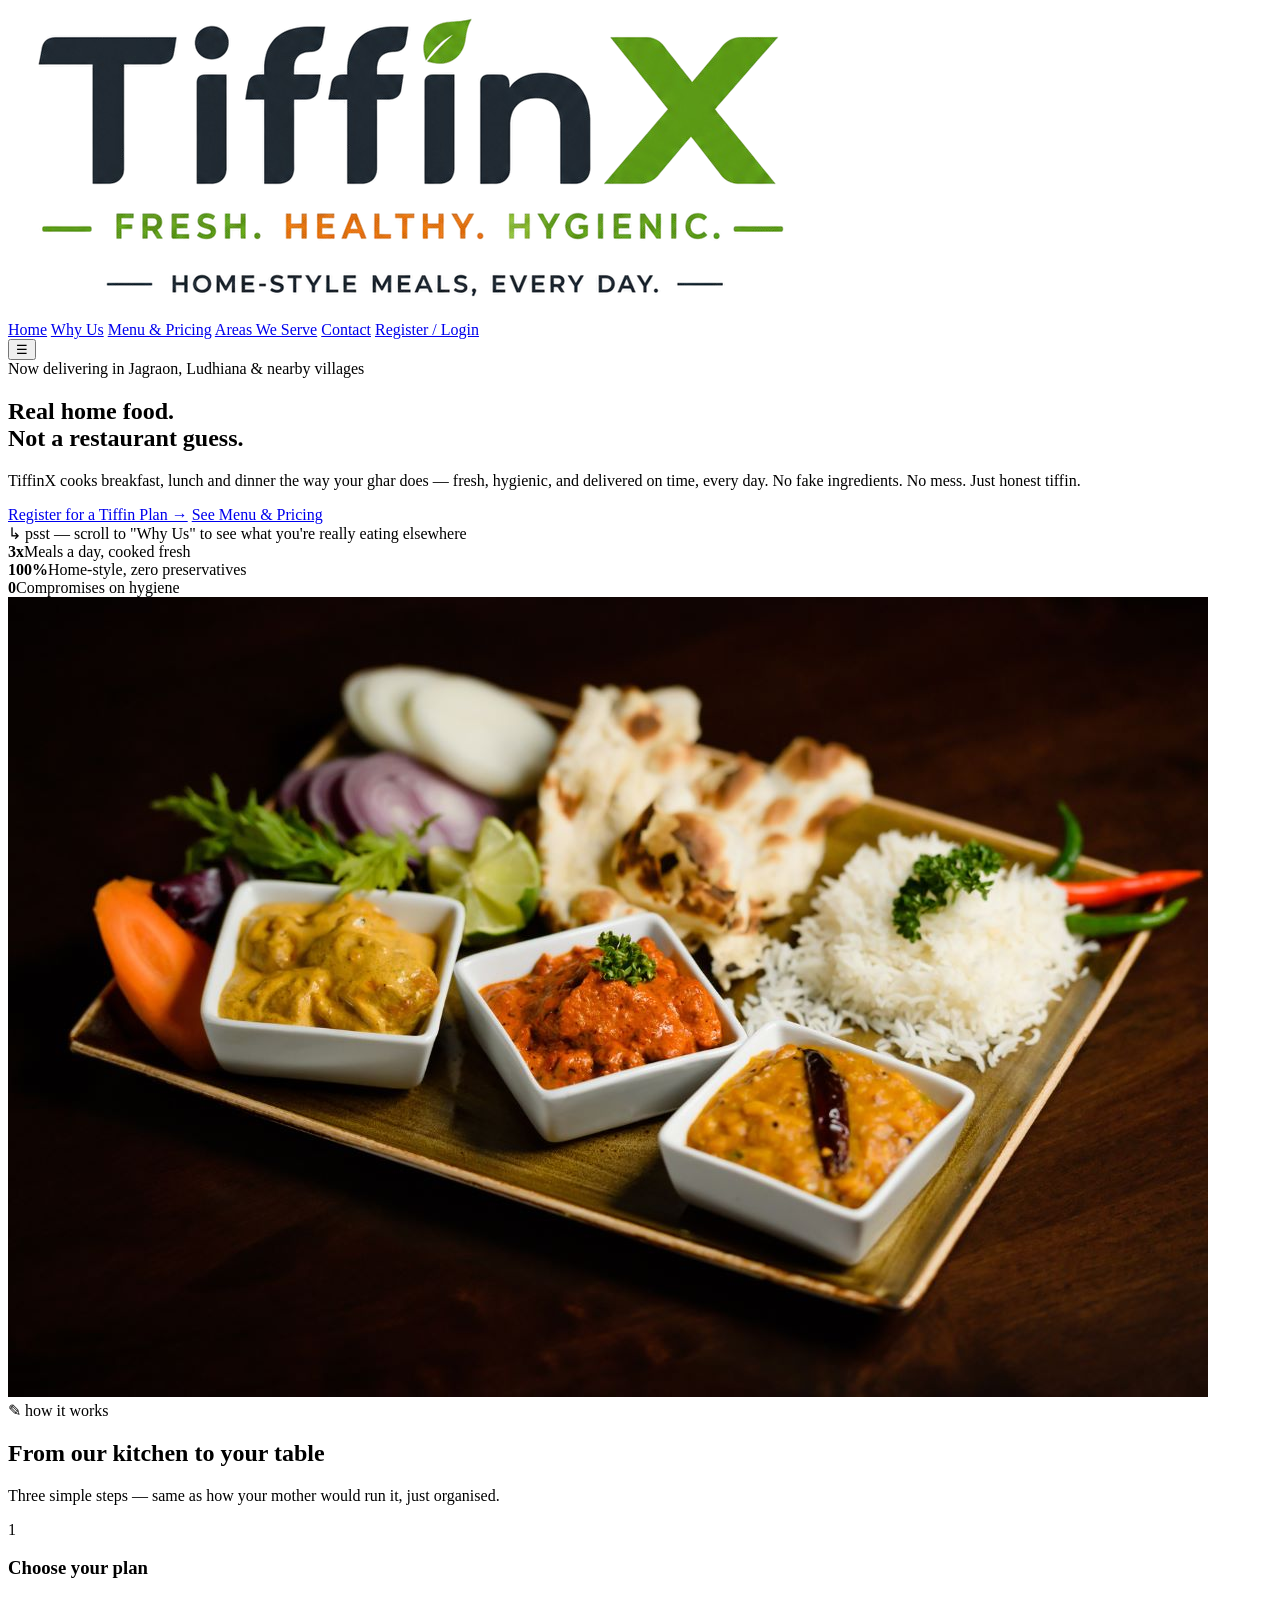
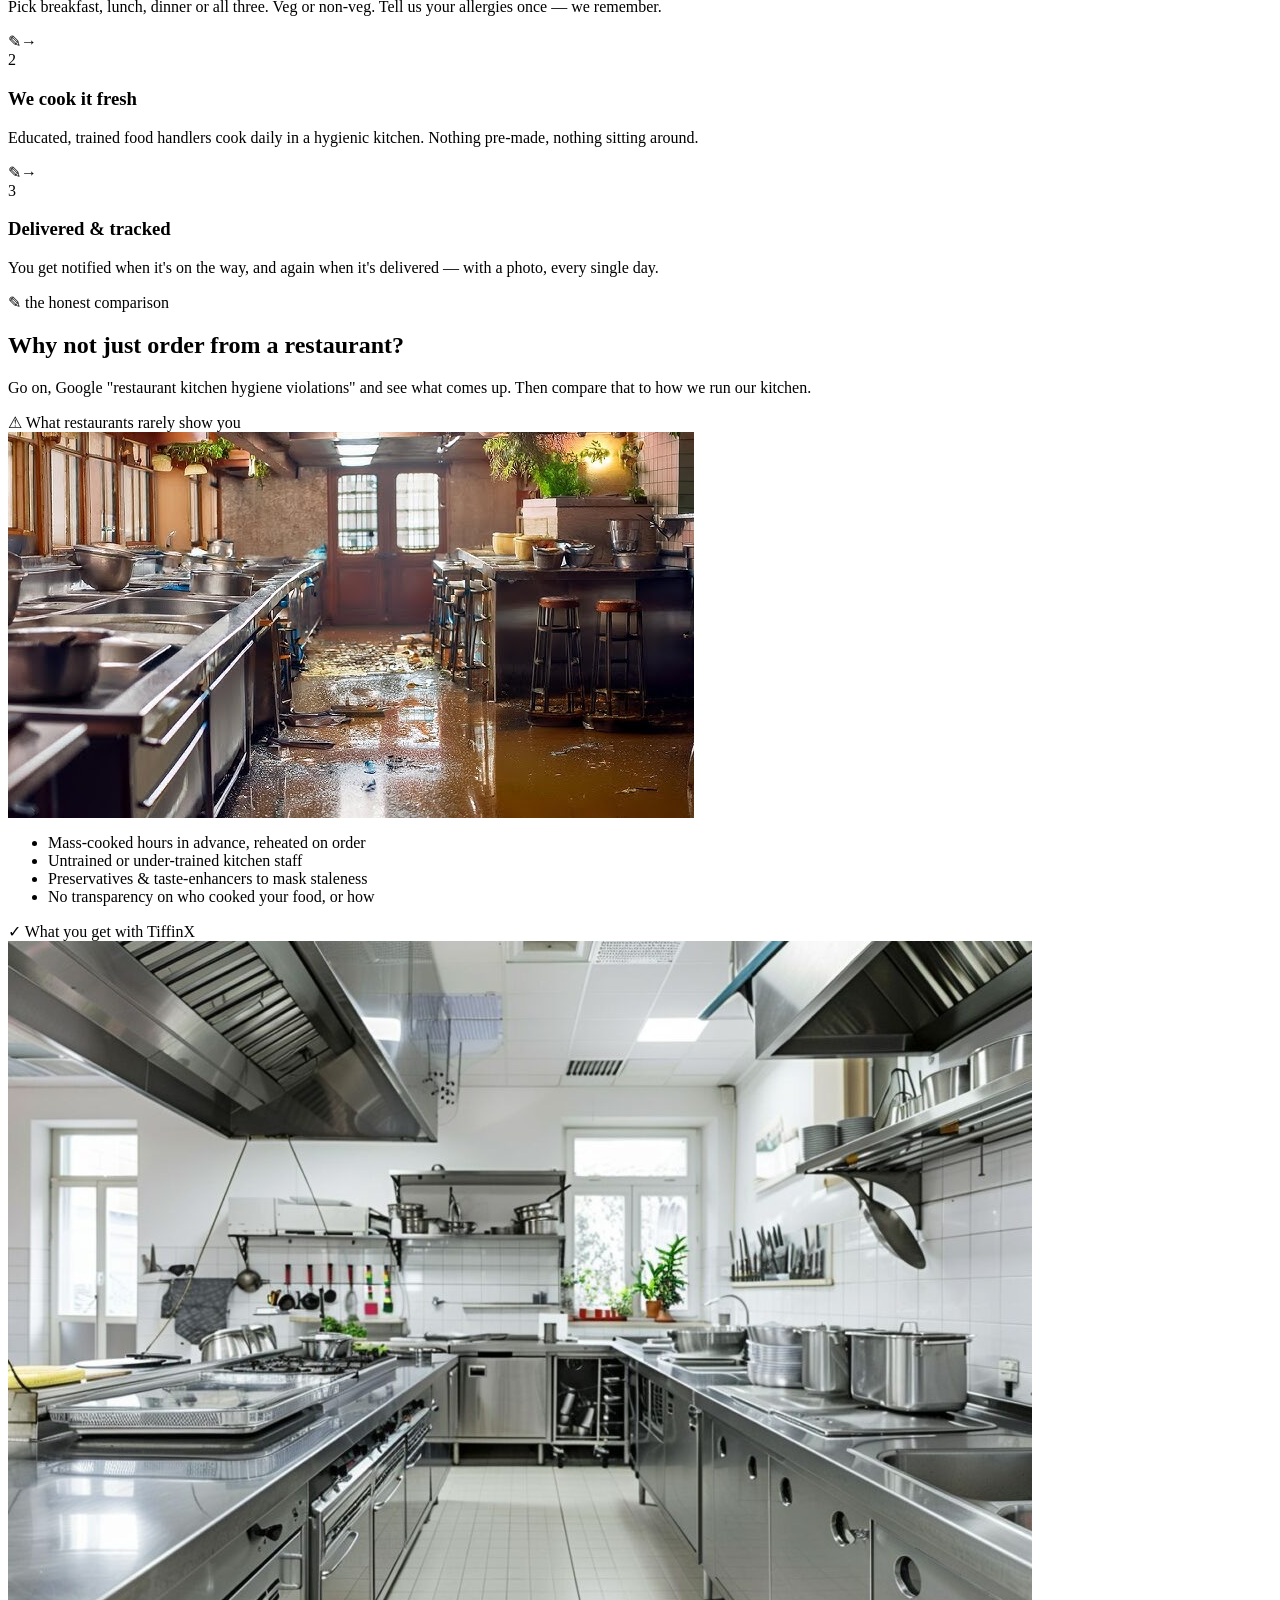
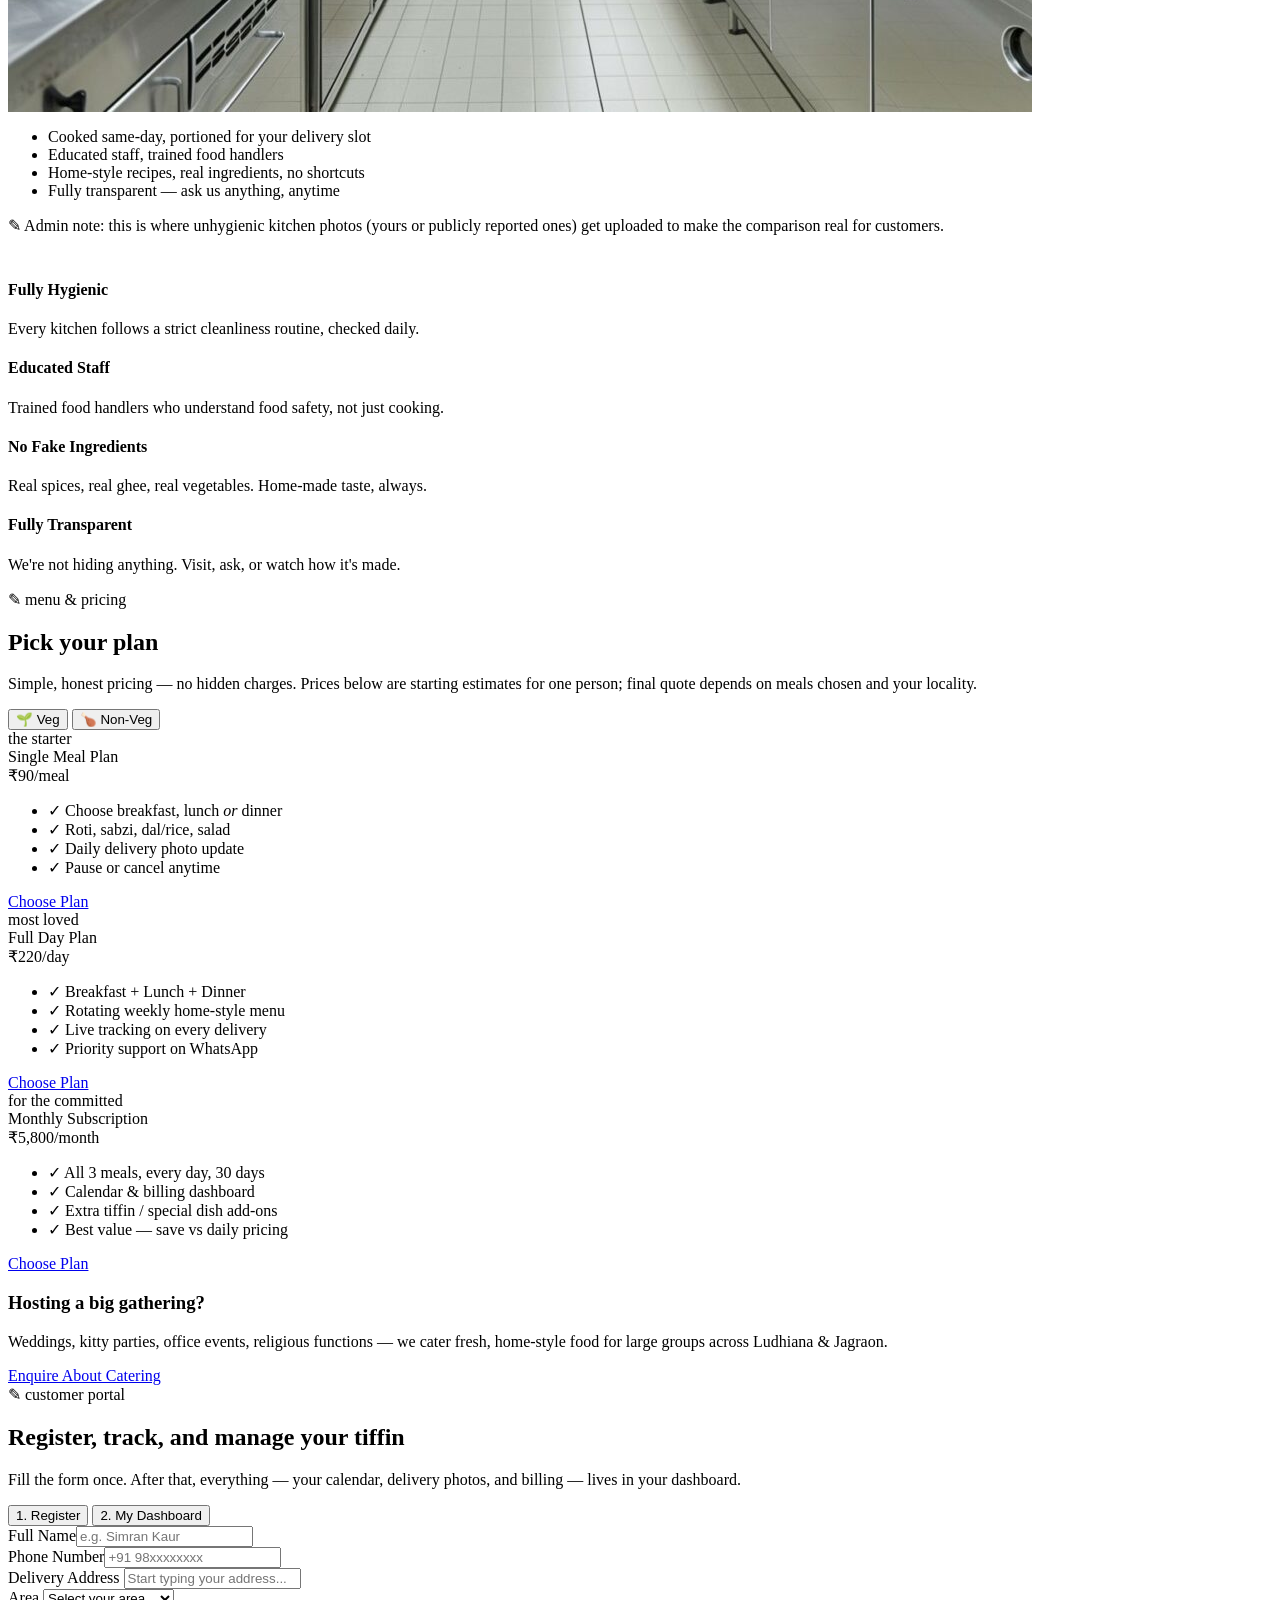
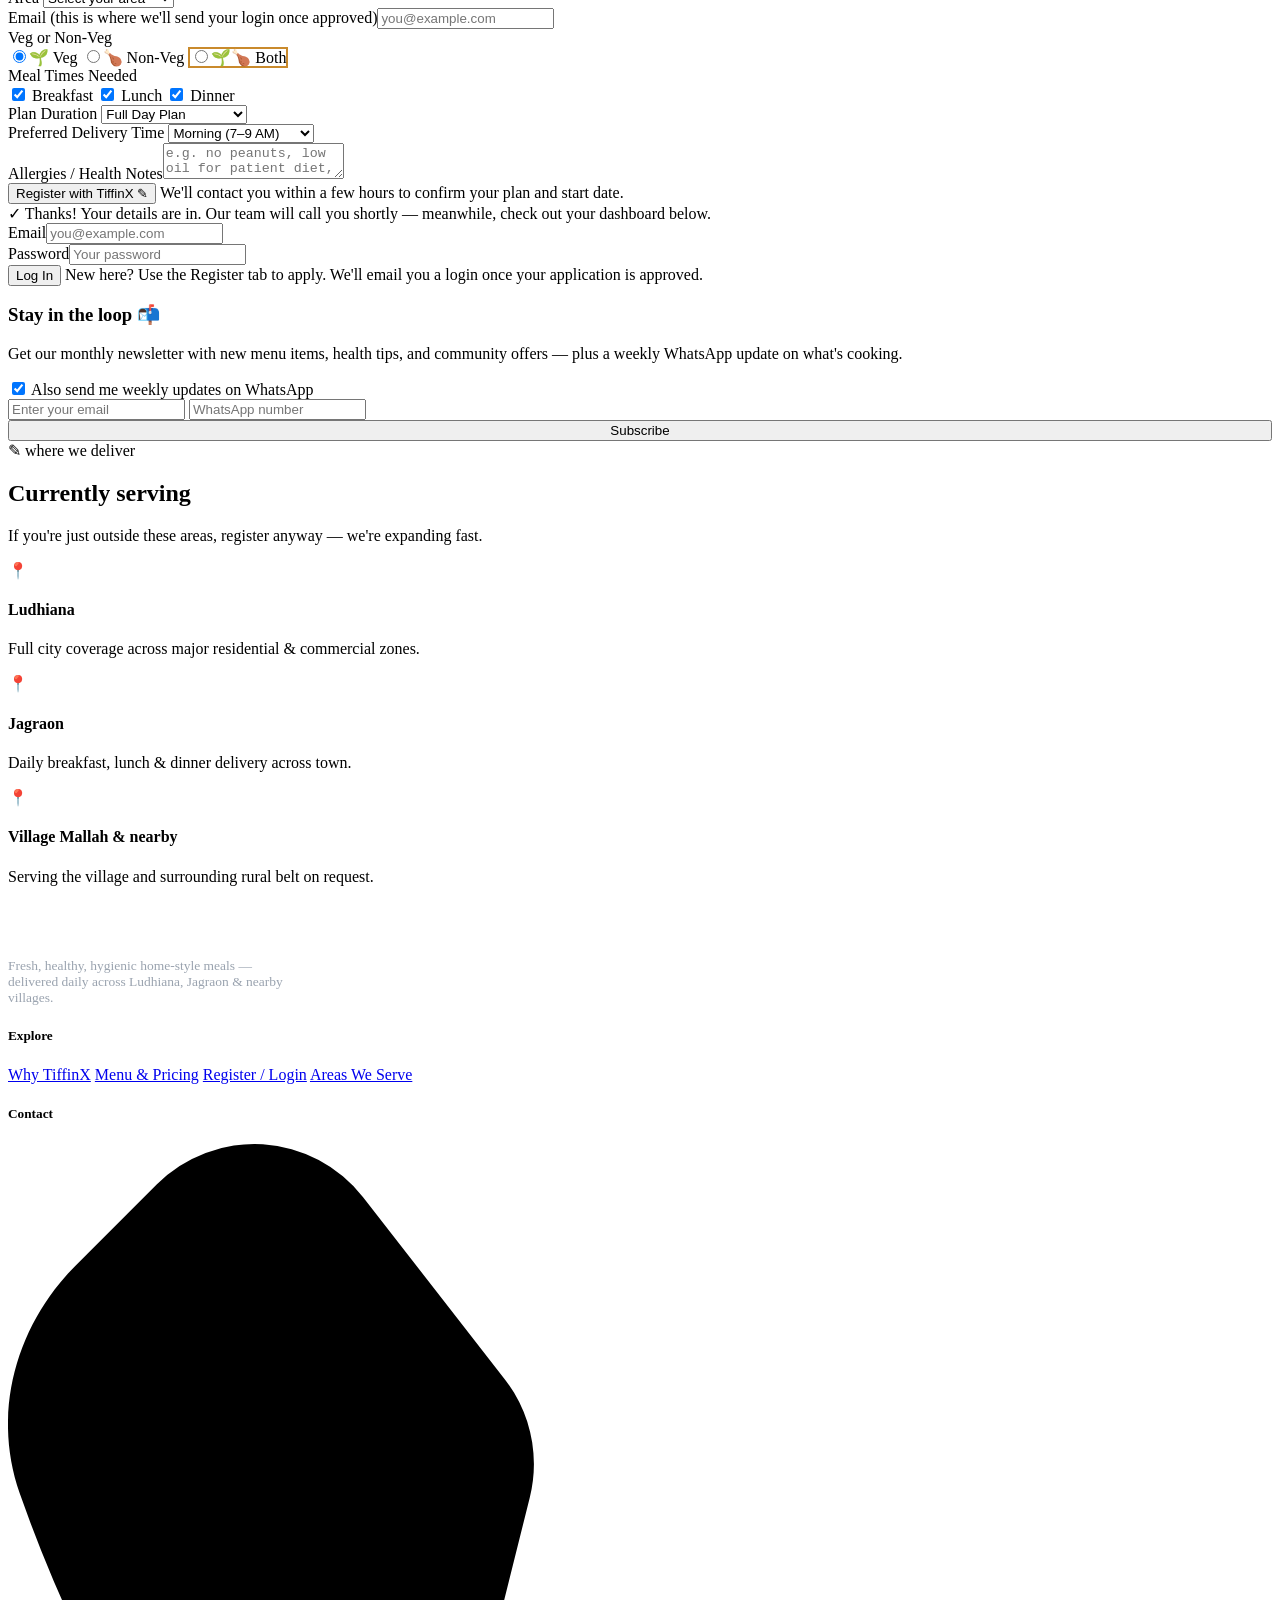
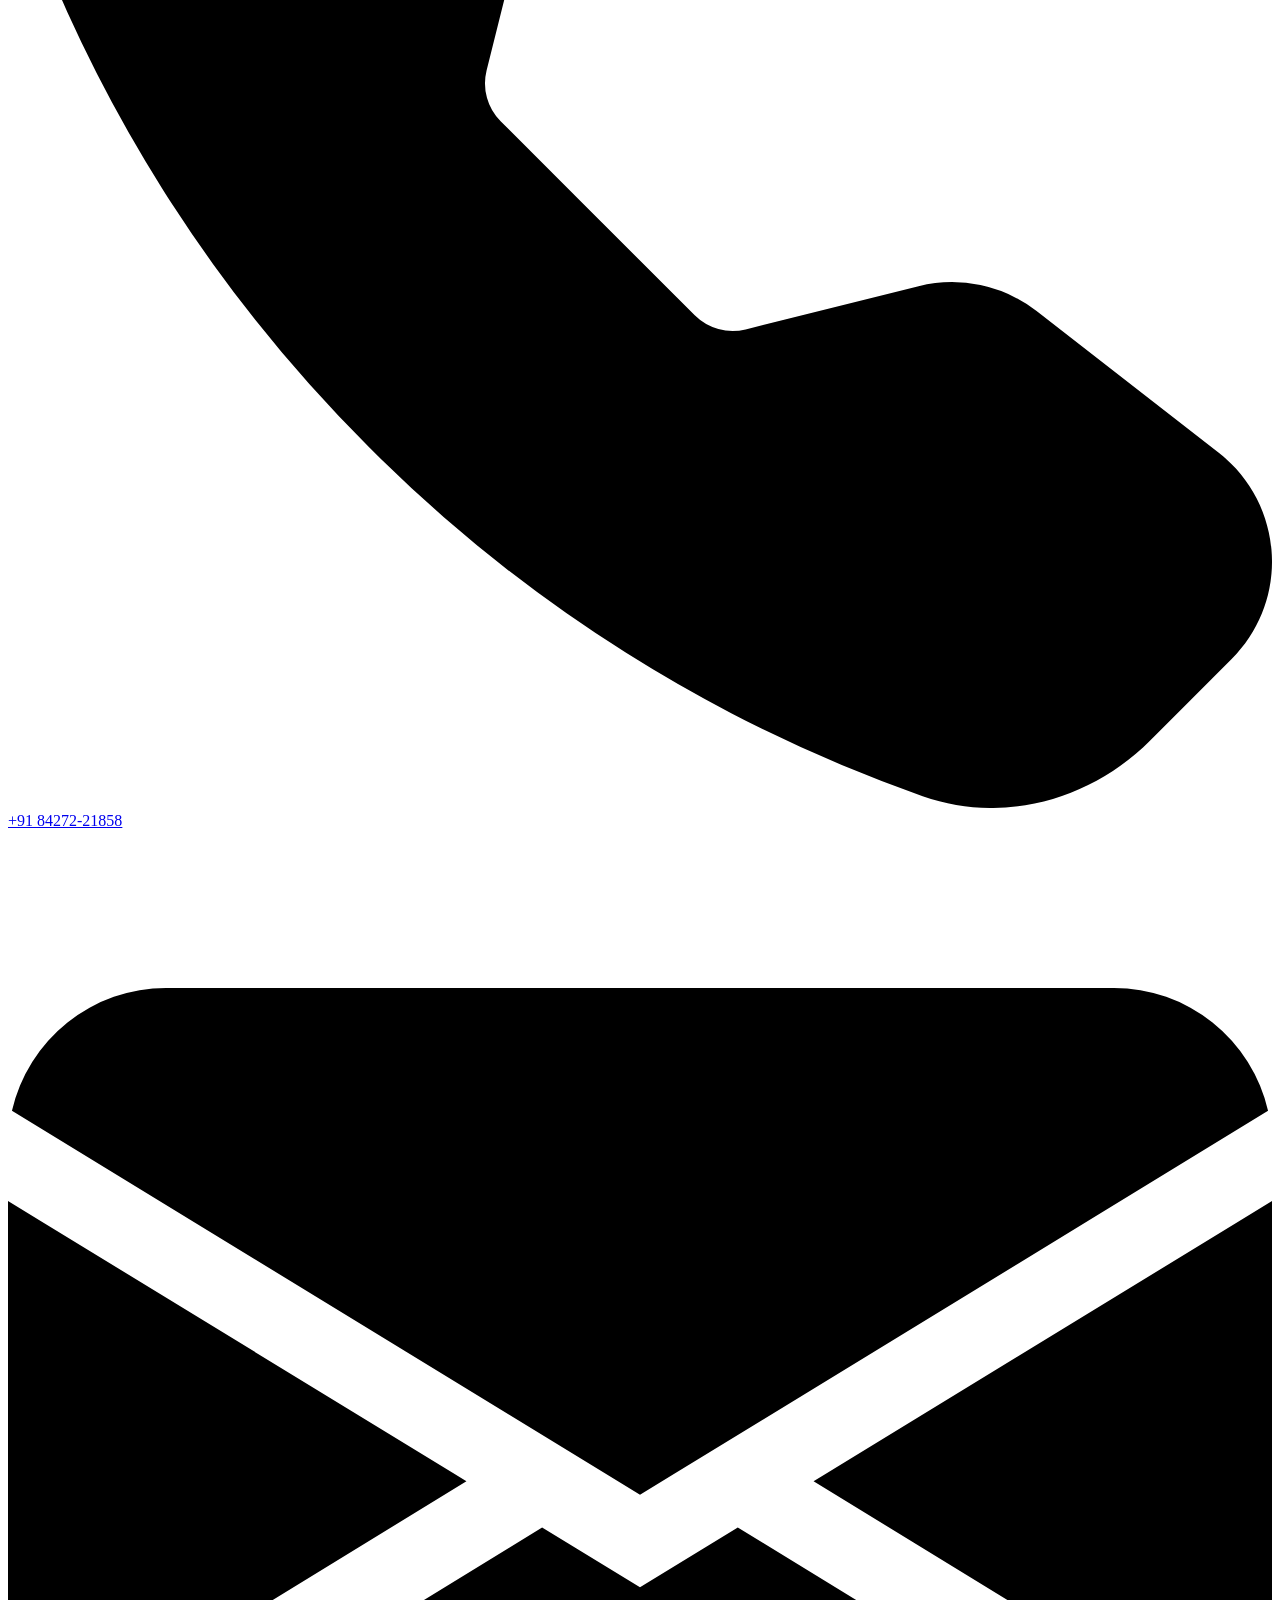
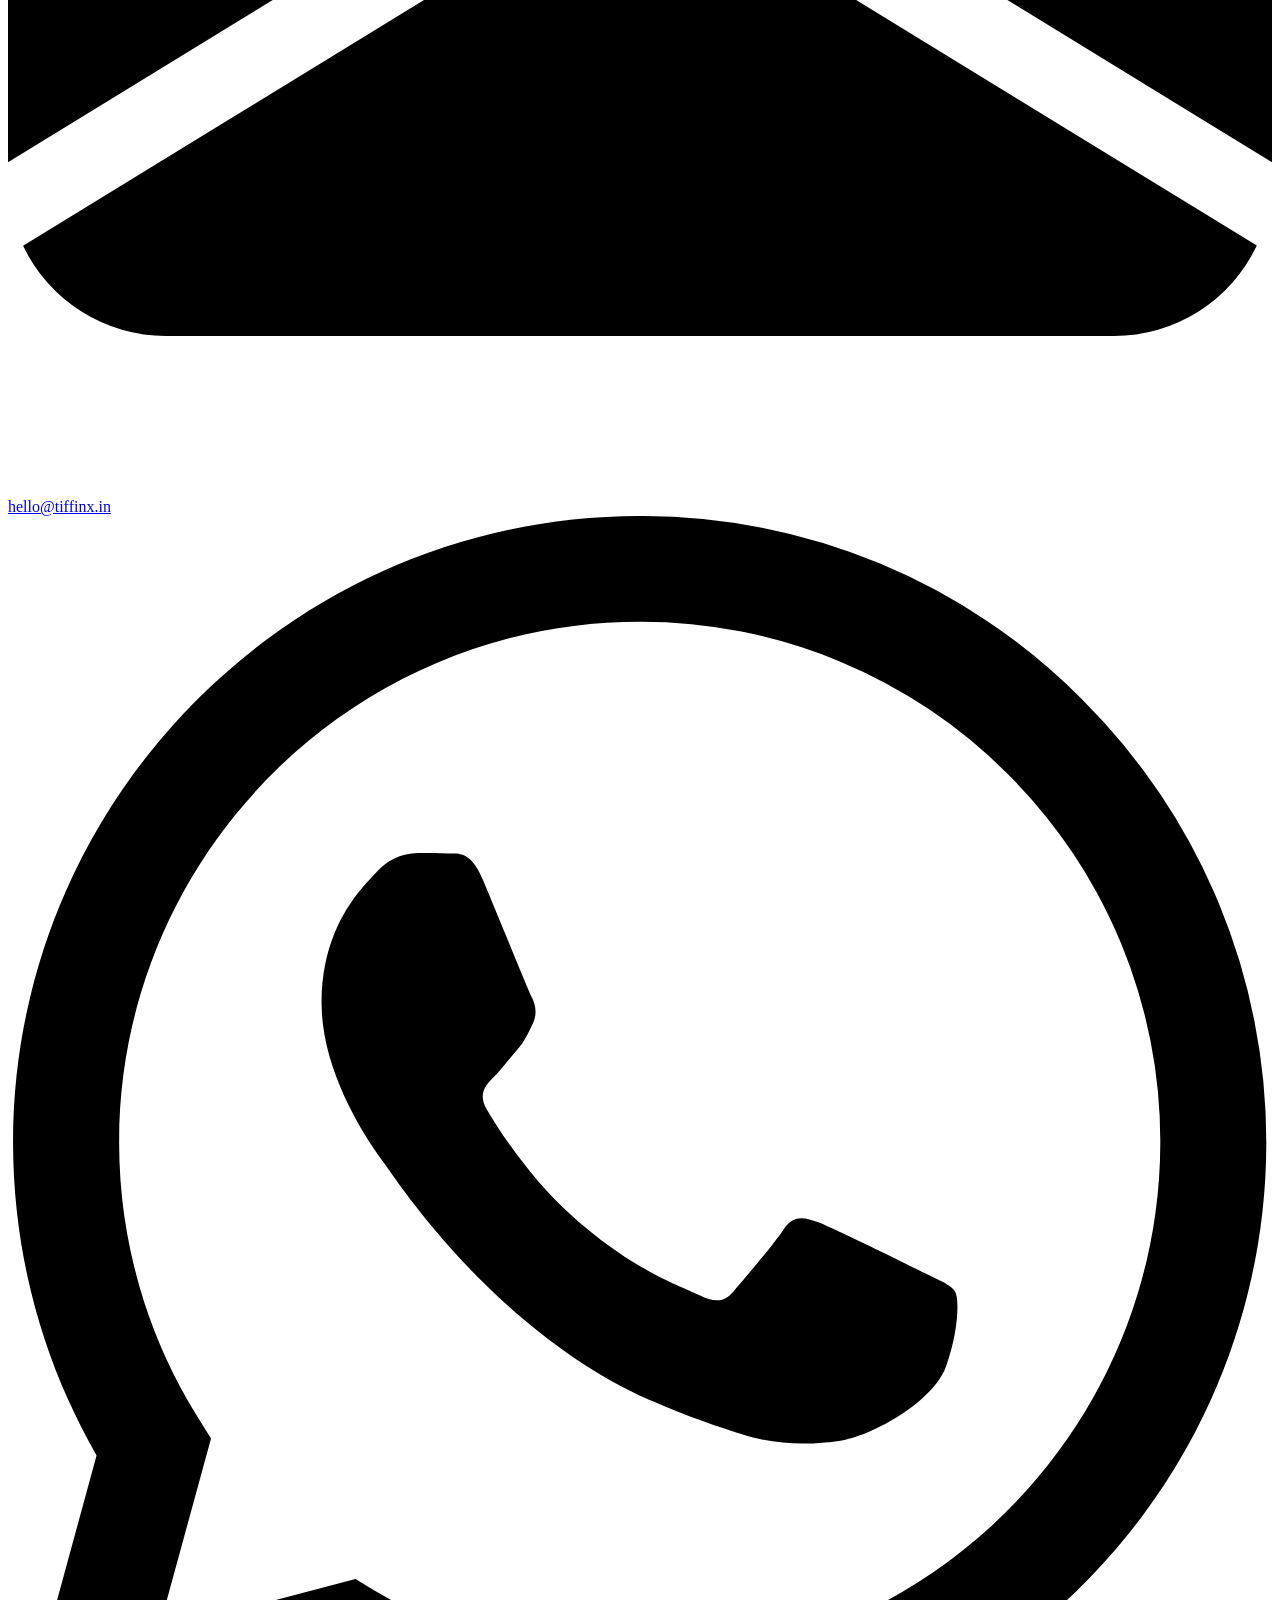
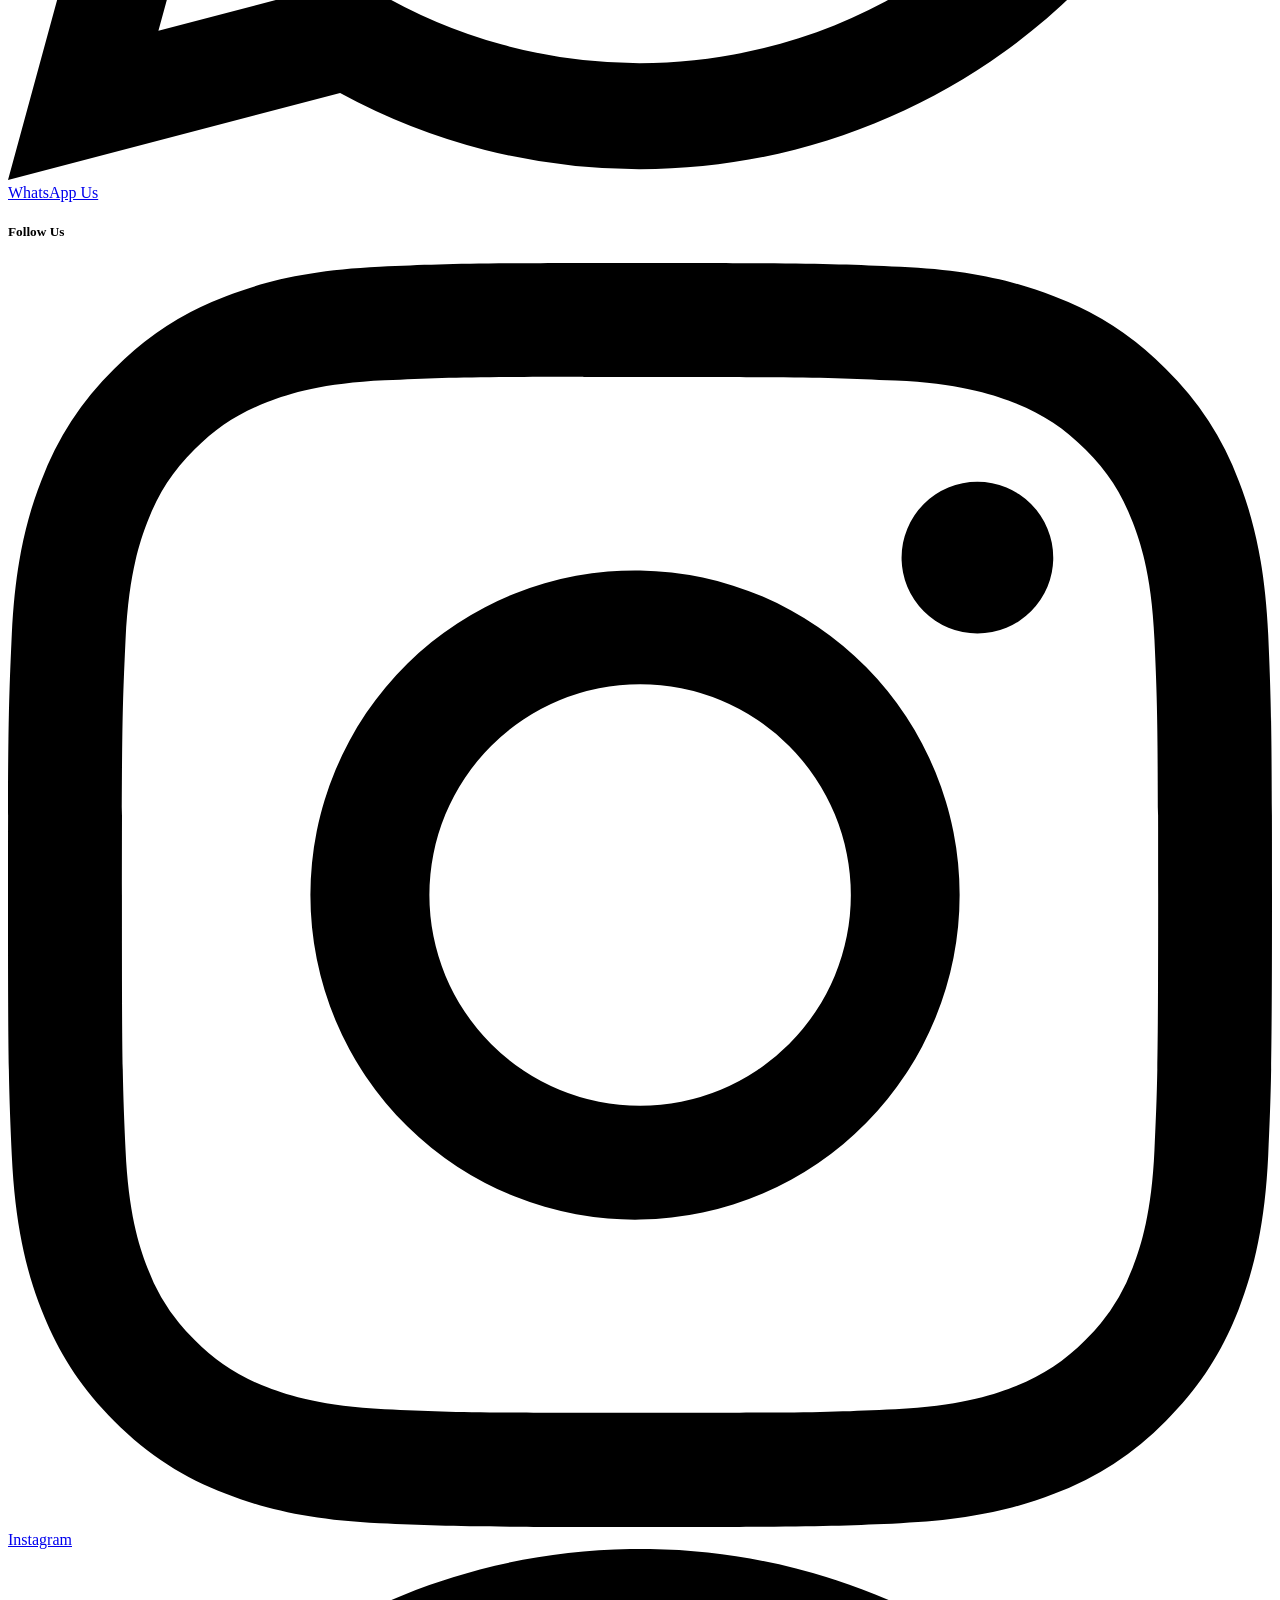
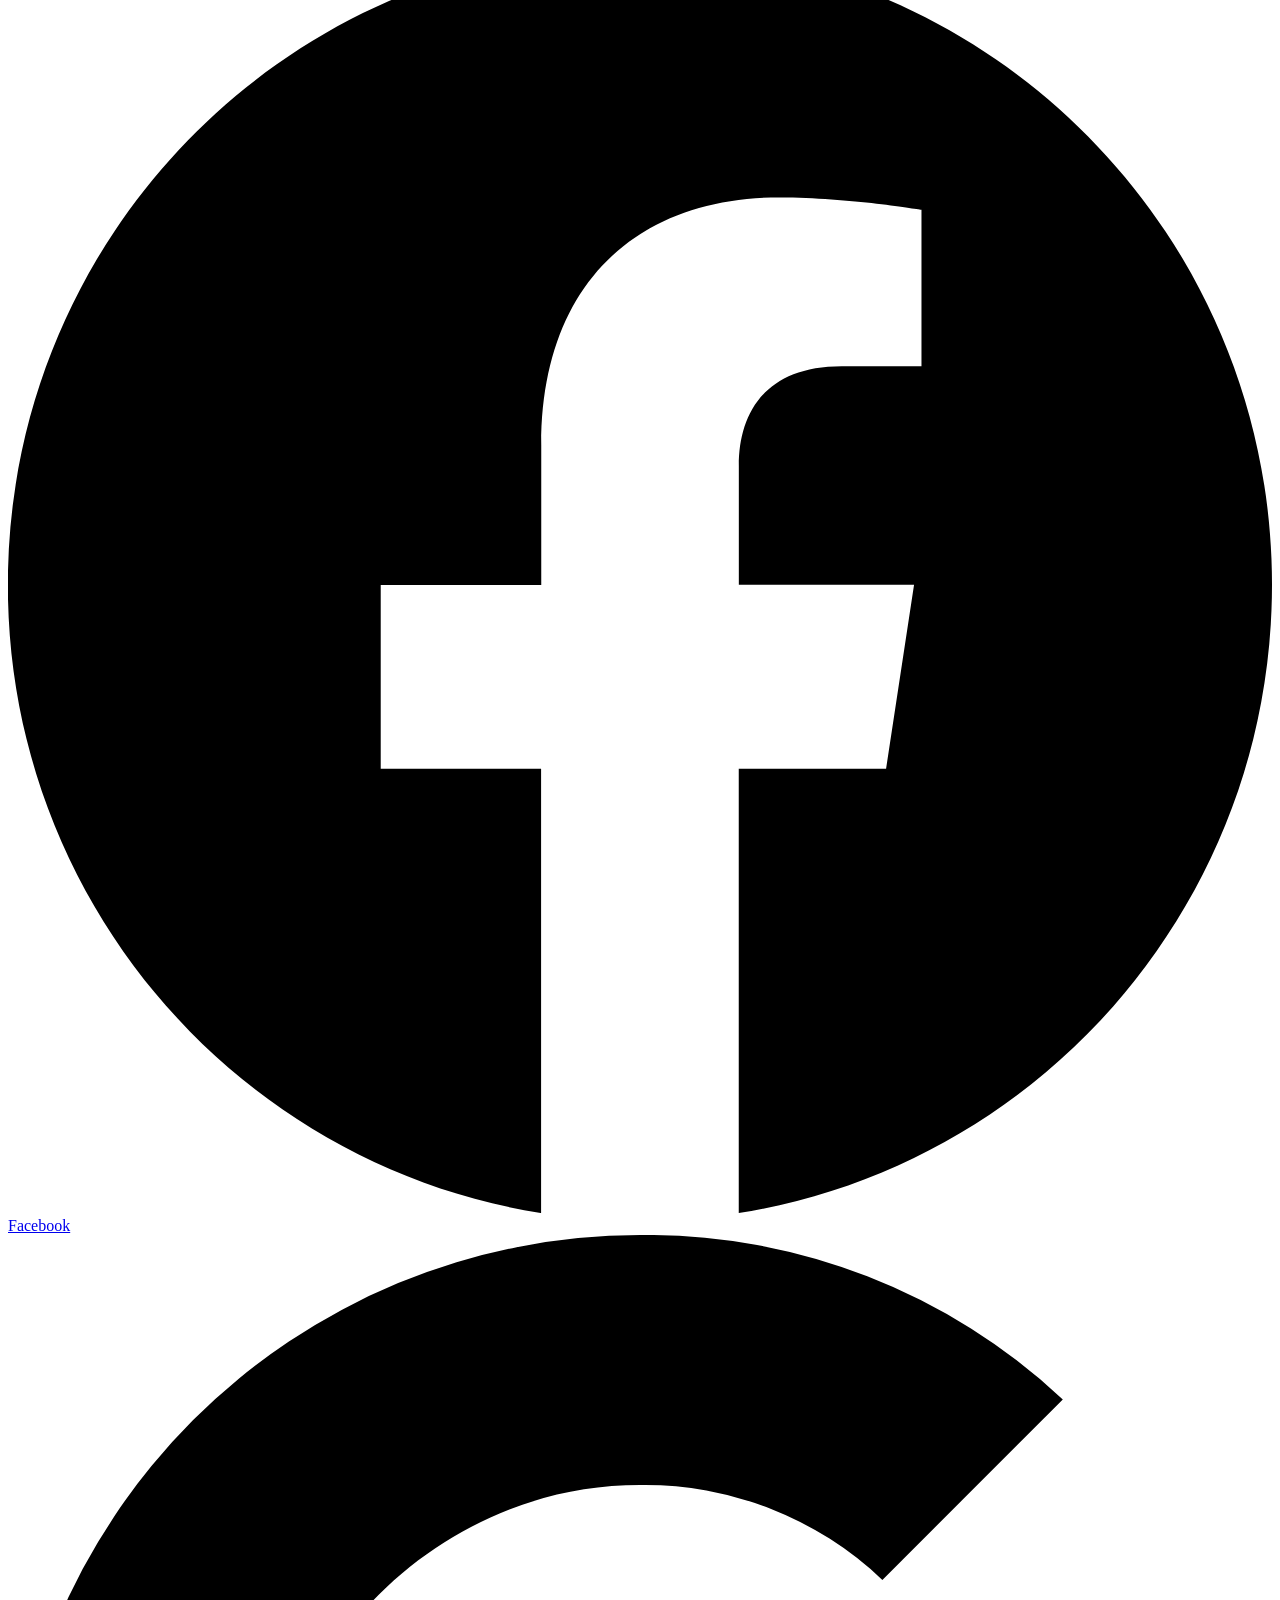
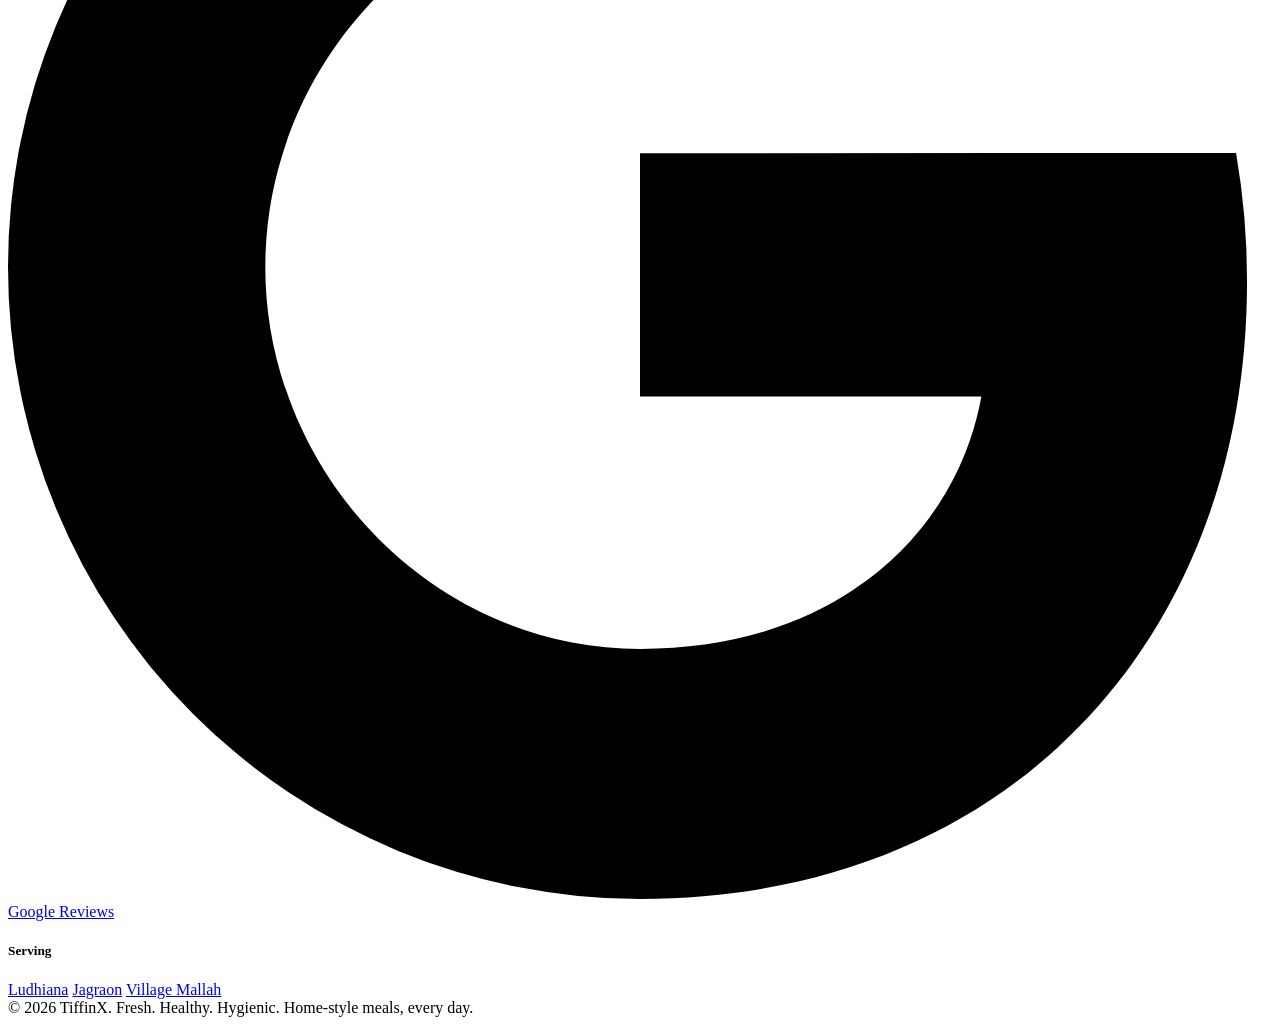
==== commit 610329d0: "Add files via upload" ====
--- a/index.html
+++ b/index.html
@@ -49,9 +49,9 @@
       </div>
       <div class="hero-card corner-fold">
         <!-- Put your own photo here as images/hero-photo.jpg (any size, will auto-fit) -->
-        <img src="images/hero-photo.jpg" alt="Real TiffinX home-style meal" style="width:100%;height:auto;border-radius:2px;display:block;"
+        <img src="images/hero-photo.jpg" alt="Real TiffinX home-style meal"
              onerror="this.style.display='none'; document.getElementById('tiffinArt').style.display='block';">
-        <canvas id="tiffinArt" width="520" height="480" style="width:100%;height:auto;border-radius:2px;display:none;"></canvas>
+        <canvas id="tiffinArt" width="520" height="480" style="display:none;"></canvas>
       </div>
     </div>
   </div>
@@ -90,9 +90,9 @@
         <div class="compare-body">
           <div class="compare-illustration">
             <!-- Put a real photo as images/other-kitchens.jpg, or a video as videos/other-kitchens.mp4 -->
-            <video src="videos/other-kitchens.mp4" controls playsinline style="width:100%;border-radius:4px;display:block;"
+            <video src="videos/other-kitchens.mp4" controls playsinline
                    onerror="this.style.display='none'; document.getElementById('badImgFallback').style.display='block';"></video>
-            <img id="badImgFallback" src="images/other-kitchens.jpg" alt="" style="width:100%;border-radius:4px;display:none;"
+            <img id="badImgFallback" src="images/other-kitchens.jpg" alt="" style="display:none;"
                  onerror="this.style.display='none';">
           </div>
           <ul>
@@ -108,9 +108,9 @@
         <div class="compare-body">
           <div class="compare-illustration">
             <!-- Put your real kitchen video as videos/our-kitchen.mp4, or a photo as images/our-kitchen.jpg -->
-            <video src="videos/our-kitchen.mp4" controls playsinline style="width:100%;border-radius:4px;display:block;"
+            <video src="videos/our-kitchen.mp4" controls playsinline
                    onerror="this.style.display='none'; document.getElementById('goodImgFallback').style.display='block';"></video>
-            <img id="goodImgFallback" src="images/our-kitchen.jpg" alt="" style="width:100%;border-radius:4px;display:none;"
+            <img id="goodImgFallback" src="images/our-kitchen.jpg" alt="" style="display:none;"
                  onerror="this.style.display='none';">
           </div>
           <ul>
@@ -218,7 +218,7 @@
         <form id="registerForm" onsubmit="return submitRegister(event)">
           <div class="form-grid">
             <div class="field"><label>Full Name</label><input id="regName" type="text" required placeholder="e.g. Simran Kaur"></div>
-            <div class="field"><label>Phone Number</label><input id="regPhone" type="tel" required placeholder="+91 98xxxxxxx0"></div>
+            <div class="field"><label>Phone Number</label><input id="regPhone" type="tel" required placeholder="+91 98xxxxxxxx"></div>
             <div class="field full" style="position:relative;">
               <label>Delivery Address</label>
               <input id="regAddress" type="text" required placeholder="Start typing your address..." autocomplete="off" oninput="onAddressInput(this.value)">
@@ -421,9 +421,9 @@
       </div>
       <div>
         <h5>Contact</h5>
-        <a href="tel:+919XXXXXXXXX" class="icon-link"><svg viewBox="0 0 16 16" class="ic-svg"><path fill-rule="evenodd" d="M1.885.511a1.745 1.745 0 0 1 2.61.163L6.29 2.98c.329.423.445.974.315 1.494l-.547 2.19a.68.68 0 0 0 .178.643l2.457 2.457a.68.68 0 0 0 .644.178l2.189-.547a1.75 1.75 0 0 1 1.494.315l2.306 1.794c.829.645.905 1.87.163 2.611l-1.034 1.034c-.74.74-1.846 1.065-2.877.702a18.6 18.6 0 0 1-7.01-4.42 18.6 18.6 0 0 1-4.42-7.009c-.362-1.03-.037-2.137.703-2.877z"/></svg> +91 9XXXX-XXXXX</a>
+        <a href="tel:+918427221858" class="icon-link"><svg viewBox="0 0 16 16" class="ic-svg"><path fill-rule="evenodd" d="M1.885.511a1.745 1.745 0 0 1 2.61.163L6.29 2.98c.329.423.445.974.315 1.494l-.547 2.19a.68.68 0 0 0 .178.643l2.457 2.457a.68.68 0 0 0 .644.178l2.189-.547a1.75 1.75 0 0 1 1.494.315l2.306 1.794c.829.645.905 1.87.163 2.611l-1.034 1.034c-.74.74-1.846 1.065-2.877.702a18.6 18.6 0 0 1-7.01-4.42 18.6 18.6 0 0 1-4.42-7.009c-.362-1.03-.037-2.137.703-2.877z"/></svg> +91 84272-21858</a>
         <a href="mailto:hello@tiffinx.in" class="icon-link"><svg viewBox="0 0 16 16" class="ic-svg"><path d="M.05 3.555A2 2 0 0 1 2 2h12a2 2 0 0 1 1.95 1.555L8 8.414zM0 4.697v7.104l5.803-3.558zM6.761 8.83l-6.57 4.027A2 2 0 0 0 2 14h12a2 2 0 0 0 1.808-1.144l-6.57-4.027L8 9.586zm3.436-.586L16 11.801V4.697z"/></svg> hello@tiffinx.in</a>
-        <a href="https://wa.me/919XXXXXXXXX" target="_blank" rel="noopener" class="icon-link"><svg viewBox="0 0 16 16" class="ic-svg"><path d="M13.601 2.326A7.85 7.85 0 0 0 7.994 0C3.627 0 .068 3.558.064 7.926c0 1.399.366 2.76 1.057 3.965L0 16l4.204-1.102a7.9 7.9 0 0 0 3.79.965h.004c4.368 0 7.926-3.558 7.93-7.93A7.9 7.9 0 0 0 13.6 2.326zM7.994 14.521a6.6 6.6 0 0 1-3.356-.92l-.24-.144-2.494.654.666-2.433-.156-.251a6.56 6.56 0 0 1-1.007-3.505c0-3.626 2.957-6.584 6.591-6.584a6.56 6.56 0 0 1 4.66 1.931 6.56 6.56 0 0 1 1.928 4.66c-.004 3.639-2.961 6.592-6.592 6.592m3.615-4.934c-.197-.099-1.17-.578-1.353-.646-.182-.065-.315-.099-.445.099-.133.197-.513.646-.627.775-.114.133-.232.148-.43.05-.197-.1-.836-.308-1.592-.985-.59-.525-.985-1.175-1.103-1.372-.114-.198-.011-.304.088-.403.087-.088.197-.232.296-.346.1-.114.133-.198.198-.33.065-.134.034-.248-.015-.347-.05-.099-.445-1.076-.612-1.47-.16-.389-.323-.335-.445-.34-.114-.007-.247-.007-.38-.007a.73.73 0 0 0-.529.247c-.182.198-.691.677-.691 1.654s.71 1.916.81 2.049c.098.133 1.394 2.132 3.383 2.992.47.205.84.326 1.129.418.475.152.904.129 1.246.08.38-.058 1.171-.48 1.338-.943.164-.464.164-.86.114-.943-.049-.084-.182-.133-.38-.232"/></svg> WhatsApp Us</a>
+        <a href="https://wa.me/918427221858" target="_blank" rel="noopener" class="icon-link"><svg viewBox="0 0 16 16" class="ic-svg"><path d="M13.601 2.326A7.85 7.85 0 0 0 7.994 0C3.627 0 .068 3.558.064 7.926c0 1.399.366 2.76 1.057 3.965L0 16l4.204-1.102a7.9 7.9 0 0 0 3.79.965h.004c4.368 0 7.926-3.558 7.93-7.93A7.9 7.9 0 0 0 13.6 2.326zM7.994 14.521a6.6 6.6 0 0 1-3.356-.92l-.24-.144-2.494.654.666-2.433-.156-.251a6.56 6.56 0 0 1-1.007-3.505c0-3.626 2.957-6.584 6.591-6.584a6.56 6.56 0 0 1 4.66 1.931 6.56 6.56 0 0 1 1.928 4.66c-.004 3.639-2.961 6.592-6.592 6.592m3.615-4.934c-.197-.099-1.17-.578-1.353-.646-.182-.065-.315-.099-.445.099-.133.197-.513.646-.627.775-.114.133-.232.148-.43.05-.197-.1-.836-.308-1.592-.985-.59-.525-.985-1.175-1.103-1.372-.114-.198-.011-.304.088-.403.087-.088.197-.232.296-.346.1-.114.133-.198.198-.33.065-.134.034-.248-.015-.347-.05-.099-.445-1.076-.612-1.47-.16-.389-.323-.335-.445-.34-.114-.007-.247-.007-.38-.007a.73.73 0 0 0-.529.247c-.182.198-.691.677-.691 1.654s.71 1.916.81 2.049c.098.133 1.394 2.132 3.383 2.992.47.205.84.326 1.129.418.475.152.904.129 1.246.08.38-.058 1.171-.48 1.338-.943.164-.464.164-.86.114-.943-.049-.084-.182-.133-.38-.232"/></svg> WhatsApp Us</a>
       </div>
       <div>
         <h5>Follow Us</h5>
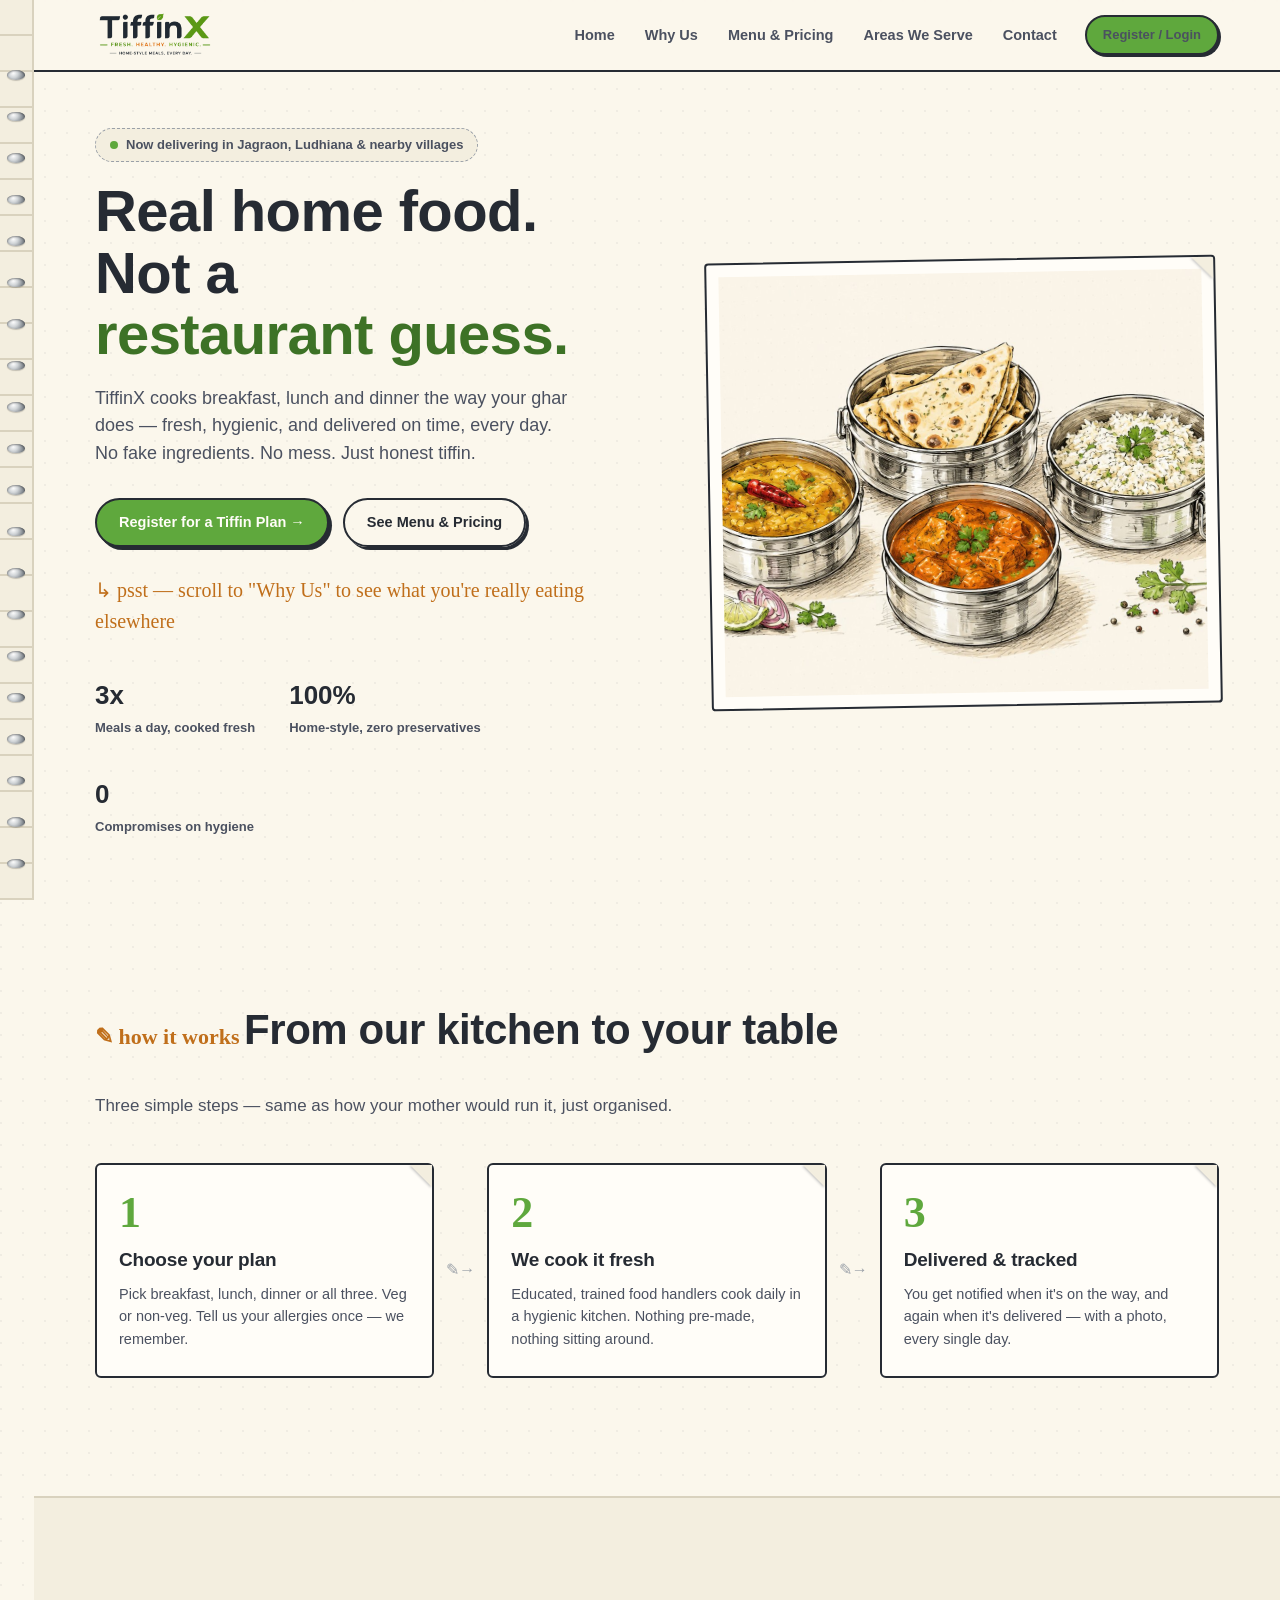
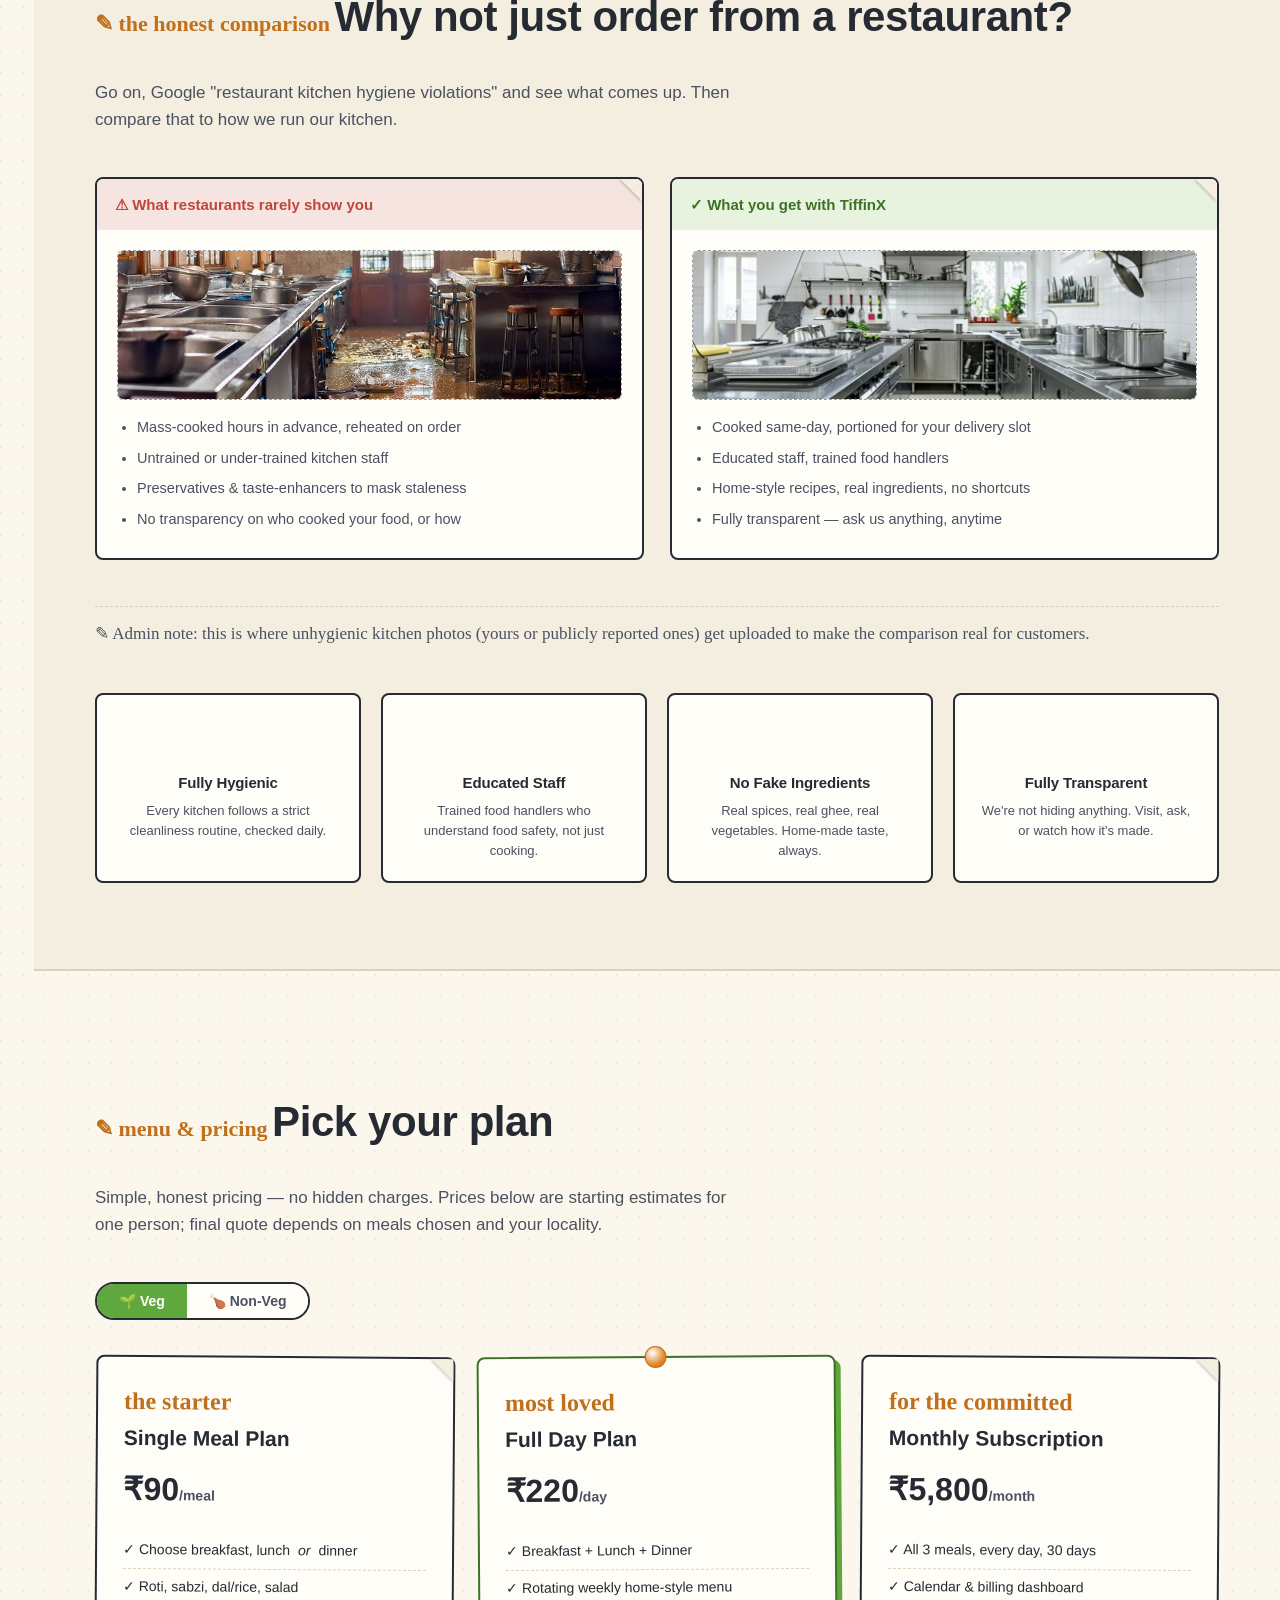
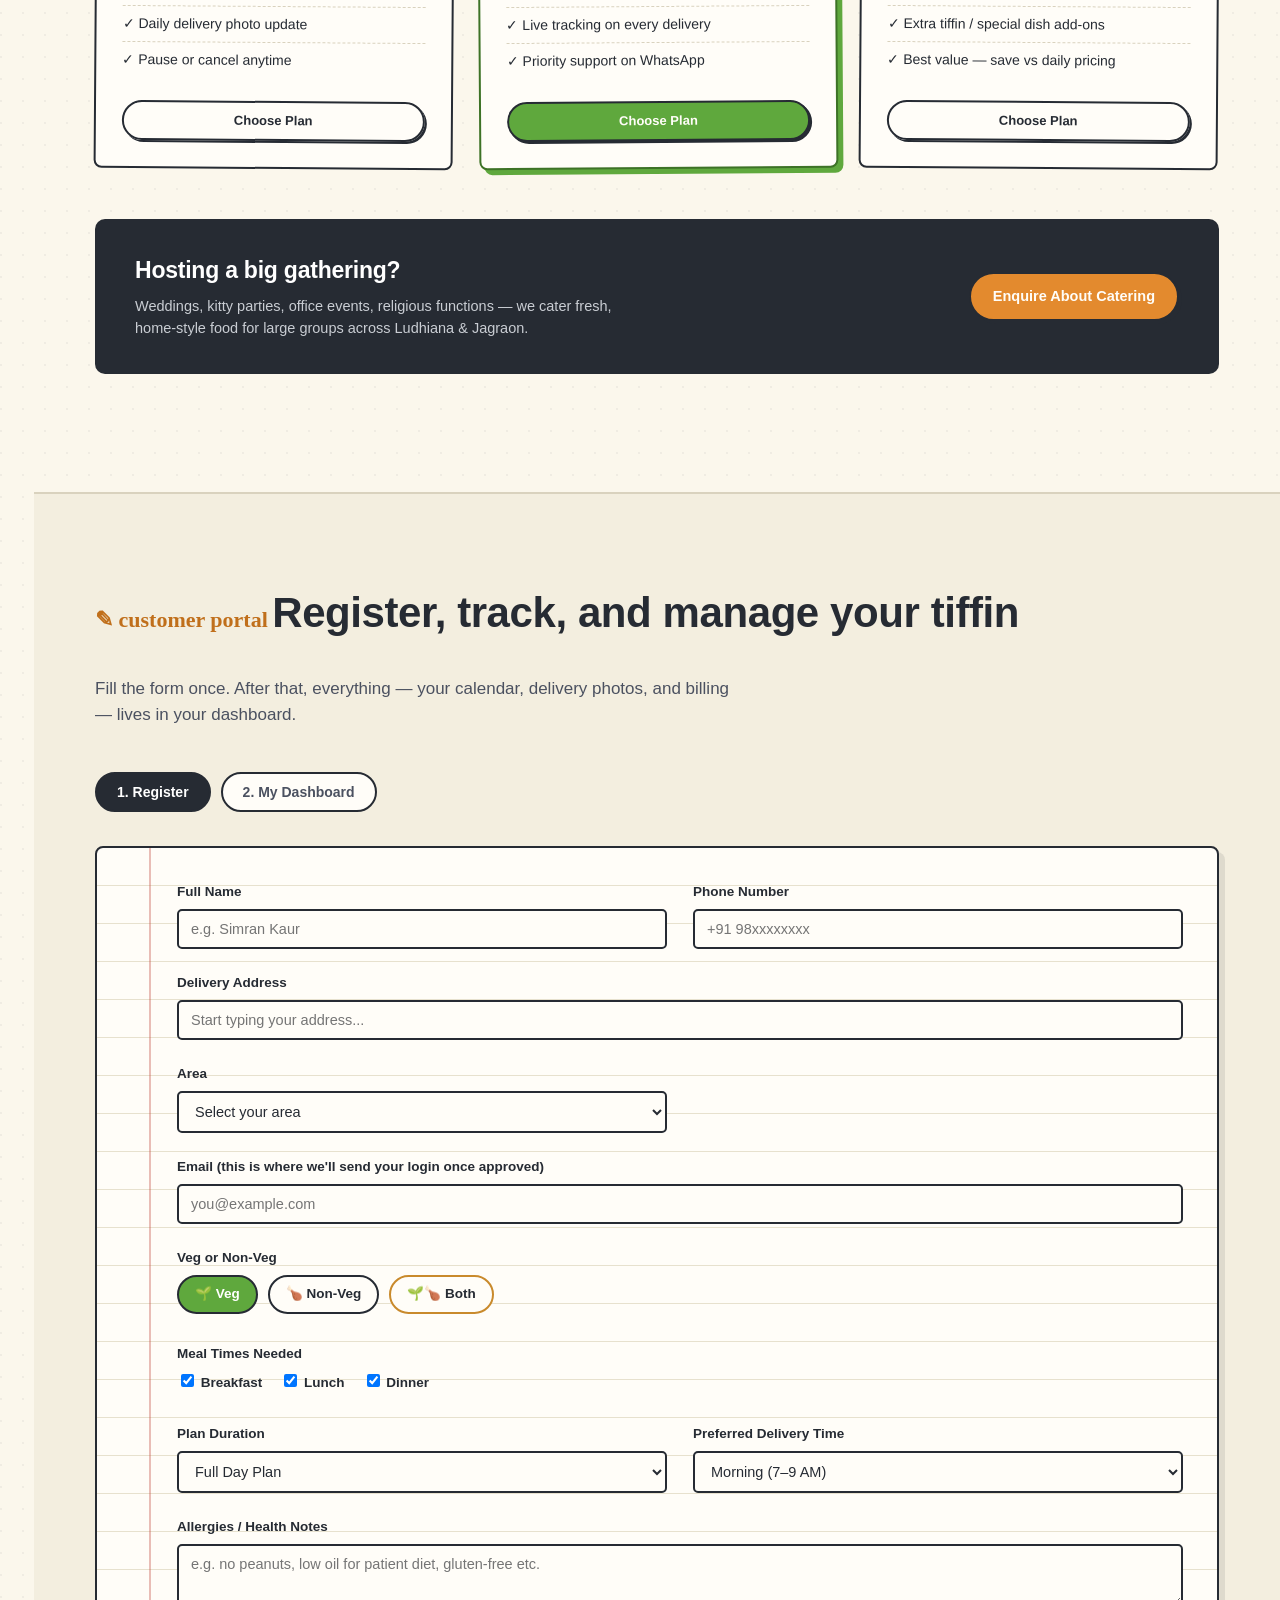
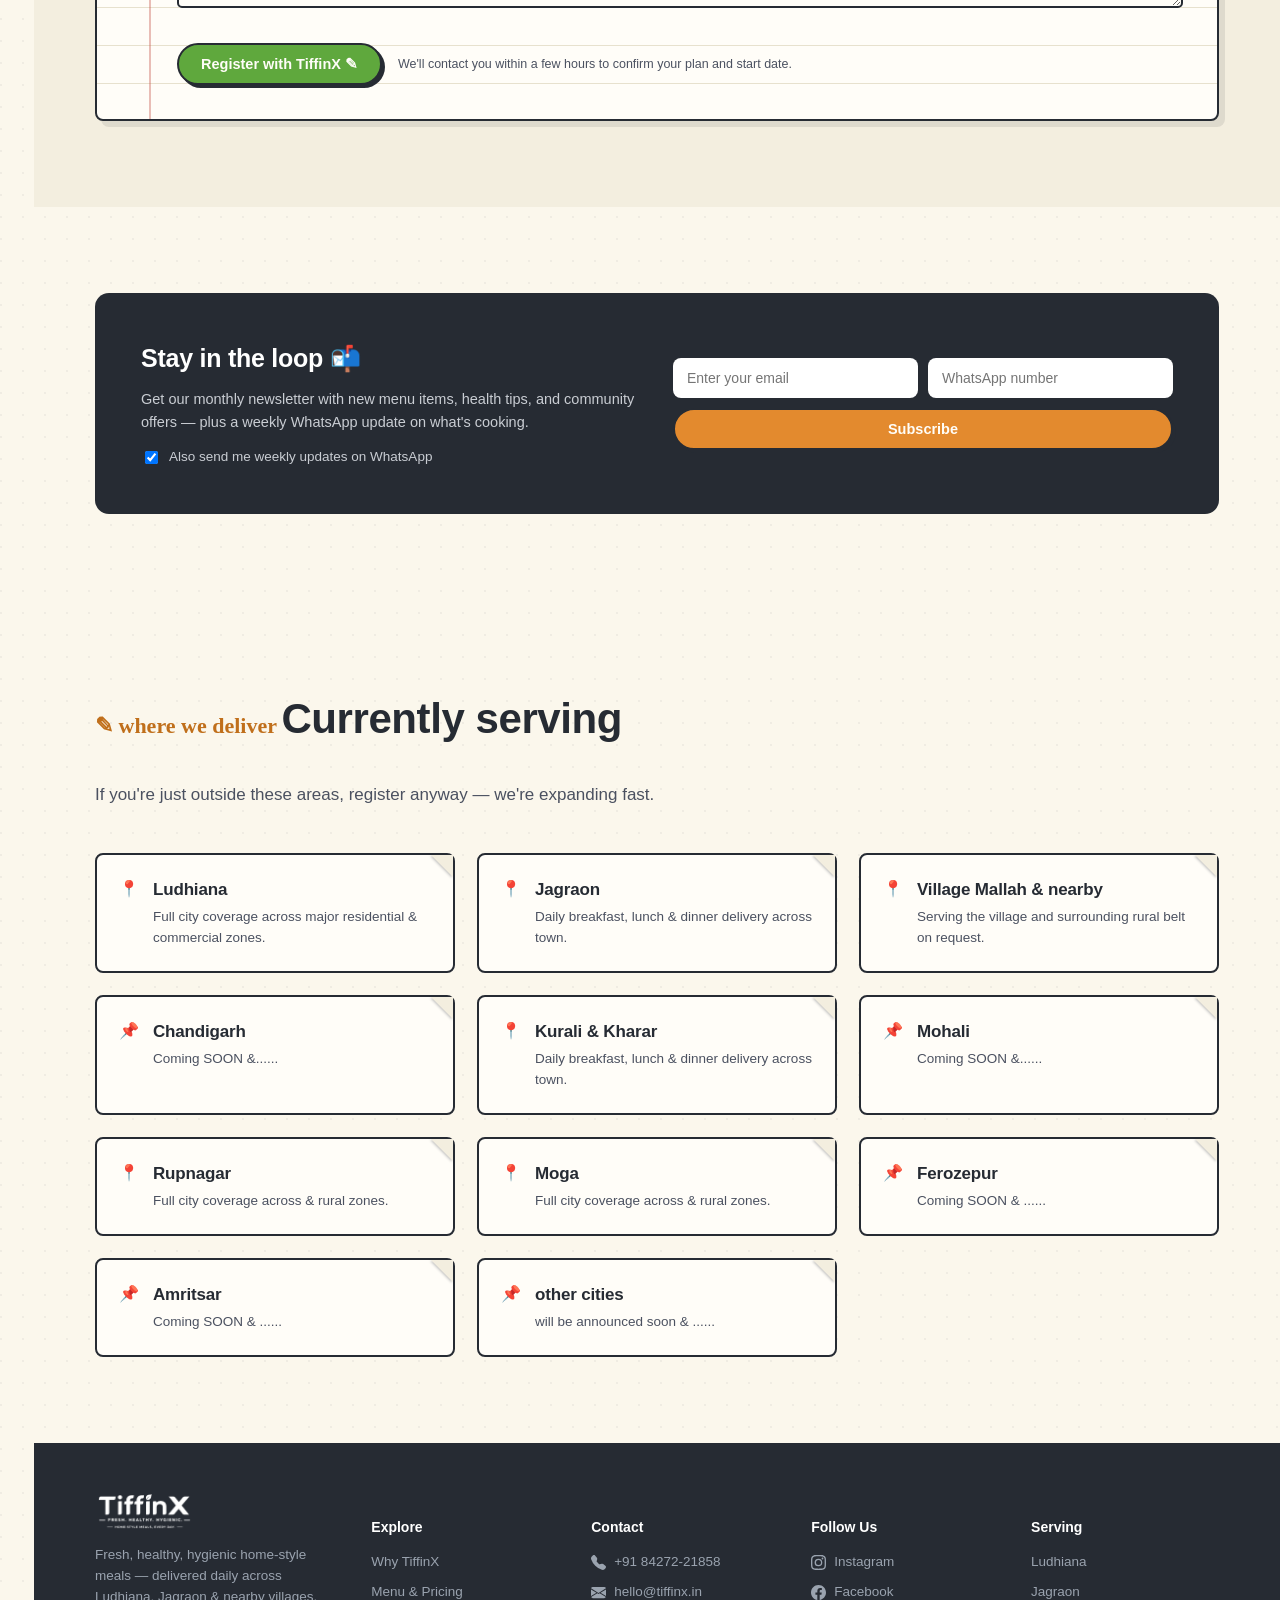
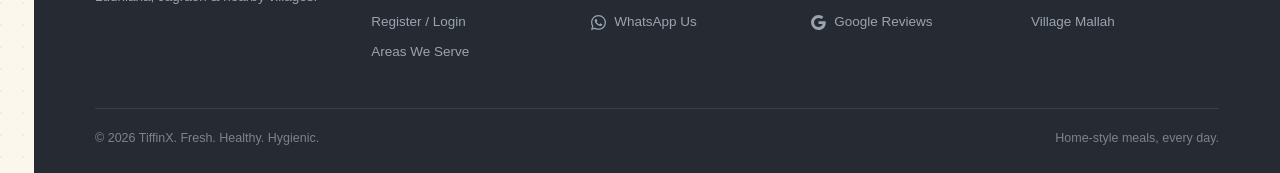
==== commit 3638a72a: "Add files via upload" ====
--- a/index.html
+++ b/index.html
@@ -400,6 +400,14 @@
       <div class="area-card corner-fold"><div>📍</div><div><h4>Ludhiana</h4><p>Full city coverage across major residential &amp; commercial zones.</p></div></div>
       <div class="area-card corner-fold"><div>📍</div><div><h4>Jagraon</h4><p>Daily breakfast, lunch &amp; dinner delivery across town.</p></div></div>
       <div class="area-card corner-fold"><div>📍</div><div><h4>Village Mallah &amp; nearby</h4><p>Serving the village and surrounding rural belt on request.</p></div></div>
+      <div class="area-card corner-fold"><div>📌</div><div><h4>Chandigarh</h4><p>Coming SOON &amp;......</p></div></div>
+      <div class="area-card corner-fold"><div>📍</div><div><h4>Kurali & Kharar</h4><p>Daily breakfast, lunch &amp; dinner delivery across town.</p></div></div>
+      <div class="area-card corner-fold"><div>📌</div><div><h4>Mohali</h4><p>Coming SOON &amp;......</p></div></div>
+      <div class="area-card corner-fold"><div>📍</div><div><h4>Rupnagar</h4><p>Full city coverage across &amp; rural zones.</p></div></div>
+      <div class="area-card corner-fold"><div>📍</div><div><h4>Moga</h4><p>Full city coverage across  &amp; rural zones.</p></div></div>
+      <div class="area-card corner-fold"><div>📌</div><div><h4>Ferozepur</h4><p>Coming SOON &amp; ......</p></div></div>
+      <div class="area-card corner-fold"><div>📌</div><div><h4>Amritsar</h4><p>Coming SOON &amp; ......</p></div></div>
+      <div class="area-card corner-fold"><div>📌</div><div><h4>other cities </h4><p>will be announced soon &amp; ......</p></div></div>
     </div>
   </div>
 </section>
--- a/css/style.css
+++ b/css/style.css
@@ -0,0 +1,309 @@
+:root{
+  --paper:#FBF7EC;
+  --paper-alt:#F3EEDF;
+  --ink:#262B33;
+  --ink-soft:#4B5160;
+  --leaf:#5FA83D;
+  --leaf-dark:#3D7226;
+  --marigold:#E38A2E;
+  --marigold-dark:#C06F1B;
+  --pencil:#9AA0A8;
+  --line:#D9D2BE;
+  --white:#FFFDF8;
+  --red-flag:#C0453A;
+}
+*{box-sizing:border-box;}
+html{scroll-behavior:smooth;}
+body{
+  margin:0;
+  background:var(--paper);
+  color:var(--ink);
+  font-family:'Work Sans',sans-serif;
+  font-size:16px;
+  line-height:1.55;
+  -webkit-font-smoothing:antialiased;
+  background-image: radial-gradient(circle at 1px 1px, rgba(38,43,51,0.05) 1px, transparent 0);
+  background-size: 22px 22px;
+}
+h1,h2,h3,h4{ font-family:'Poppins',sans-serif; margin:0; color:var(--ink); letter-spacing:-0.01em; }
+.hand{ font-family:'Caveat',cursive; font-weight:600; }
+a{color:inherit;text-decoration:none;}
+img{max-width:100%;display:block;}
+button{font-family:inherit;cursor:pointer;}
+.wrap{max-width:1180px;margin:0 auto;padding:0 28px;}
+
+/* ---- spiral binder edge ---- */
+.binder{
+  position:fixed; left:0; top:0; bottom:0; width:34px;
+  background:repeating-linear-gradient(180deg,var(--paper-alt) 0 34px, var(--line) 34px 36px);
+  border-right:2px solid var(--line);
+  z-index:5; display:flex; flex-direction:column; align-items:center; padding-top:70px;
+}
+.binder .ring{
+  width:18px;height:18px;border-radius:50%;
+  background:radial-gradient(circle at 35% 30%, #fff 0%, #cfd3d6 35%, #8a9096 70%, #5c6167 100%);
+  box-shadow:0 1px 2px rgba(0,0,0,0.4) inset, 0 1px 1px rgba(0,0,0,0.2);
+  margin-bottom:32px;
+}
+body{ padding-left:34px; }
+@media(max-width:820px){ .binder{display:none;} body{padding-left:0;} }
+
+/* ---- torn paper page-edge divider between sections ---- */
+.torn-divider{ width:100%; height:34px; display:block; margin-top:-2px; }
+.torn-divider svg{ width:100%; height:100%; display:block; }
+
+/* ---- corner fold (dog-ear) on cards ---- */
+.corner-fold{ position:relative; }
+.corner-fold::before{
+  content:''; position:absolute; top:0; right:0; width:0; height:0;
+  border-style:solid; border-width:0 22px 22px 0;
+  border-color:transparent var(--paper-alt) transparent transparent;
+  filter:drop-shadow(-1px 1px 1px rgba(38,43,51,0.25));
+}
+
+/* Header */
+header{
+  position:sticky; top:0; z-index:50;
+  background:rgba(251,247,236,0.92);
+  backdrop-filter:blur(6px);
+  border-bottom:2px solid var(--ink);
+}
+.nav{ display:flex; align-items:center; justify-content:space-between; padding:12px 28px; max-width:1180px; margin:0 auto; }
+.brand{display:flex;align-items:center;gap:10px;}
+.brand img{height:46px;}
+.navlinks{display:flex; gap:26px; align-items:center;}
+.navlinks a{ font-weight:600; font-size:14.5px; color:var(--ink-soft); position:relative; padding:4px 2px; }
+.navlinks a:not(.btn)::after{
+  content:''; position:absolute; left:0; right:0; bottom:-3px; height:6px;
+  background:url("data:image/svg+xml,%3Csvg xmlns='http://www.w3.org/2000/svg' viewBox='0 0 100 10'%3E%3Cpath d='M0 6 Q10 0 20 6 T40 6 T60 6 T80 6 T100 6' fill='none' stroke='%235FA83D' stroke-width='2.4'/%3E%3C/svg%3E") repeat-x;
+  background-size:22px 6px;
+  opacity:0; transform:scaleX(0.7); transition:opacity .2s, transform .2s;
+}
+.navlinks a:hover{color:var(--leaf-dark);}
+.navlinks a:hover::after{opacity:1; transform:scaleX(1);}
+.btn{
+  display:inline-flex; align-items:center; gap:8px; padding:11px 22px; border-radius:999px;
+  font-weight:700; font-size:14.5px; border:2px solid var(--ink);
+  background:var(--leaf); color:var(--white); box-shadow:3px 3px 0 var(--ink);
+  transition:transform .12s ease, box-shadow .12s ease;
+}
+.btn:hover{transform:translate(-2px,-2px); box-shadow:5px 5px 0 var(--ink);}
+.btn:active{transform:translate(0,0); box-shadow:1px 1px 0 var(--ink);}
+.btn.outline{background:transparent; color:var(--ink);}
+.btn.orange{background:var(--marigold);}
+.btn.small{padding:8px 16px; font-size:13px; box-shadow:2px 2px 0 var(--ink);}
+.mobile-toggle{display:none; background:none; border:none; font-size:26px;}
+@media(max-width:900px){
+  .navlinks{position:fixed; top:70px; left:0; right:0; background:var(--paper); flex-direction:column; align-items:flex-start; padding:18px 28px; border-bottom:2px solid var(--ink); display:none; gap:16px;}
+  .navlinks.open{display:flex;}
+  .navlinks a.btn{margin-top:6px;}
+  .mobile-toggle{display:block;}
+}
+
+section{padding:86px 0;}
+.eyebrow{
+  font-family:'Caveat',cursive; font-size:22px; font-weight:700; color:var(--marigold-dark);
+  display:inline-flex; align-items:center; gap:8px; margin-bottom:6px;
+}
+.eyebrow svg{width:20px;height:20px;}
+.section-title{font-size:clamp(28px,4vw,42px); font-weight:800; margin-bottom:14px; position:relative; display:inline-block;}
+.section-title .scribble-under{
+  position:absolute; left:0; bottom:-10px; width:100%; height:14px;
+}
+.section-sub{color:var(--ink-soft); font-size:17px; max-width:640px; margin-bottom:44px;}
+
+/* HERO */
+.hero{padding-top:56px; padding-bottom:40px; position:relative; overflow:hidden;}
+.hero-grid{display:grid; grid-template-columns:1.05fr 0.95fr; gap:48px; align-items:center;}
+@media(max-width:900px){.hero-grid{grid-template-columns:1fr;}}
+.hero-card{ position:relative; background:var(--white); border:2.5px solid var(--ink); border-radius:4px; padding:12px; transform:rotate(-1deg); overflow:hidden; }
+.hero-card img, .hero-card canvas{ height:420px; width:100%; object-fit:cover; display:block; }
+@media(max-width:640px){ .hero-card img, .hero-card canvas{ height:280px; } }
+.hero-card::after{ content:''; position:absolute; inset:0; border-radius:4px; box-shadow:6px 6px 0 rgba(38,43,51,0.12); pointer-events:none; }
+.badge-serving{
+  display:inline-flex; align-items:center; gap:8px; background:var(--paper-alt); border:1.5px dashed var(--pencil);
+  border-radius:999px; padding:6px 14px; font-size:13px; font-weight:600; color:var(--ink-soft); margin-bottom:18px;
+}
+.badge-serving .dot{width:8px;height:8px;border-radius:50%;background:var(--leaf); animation:pulse 1.6s infinite;}
+@keyframes pulse{0%,100%{opacity:1;}50%{opacity:.35;}}
+.hero h1{font-size:clamp(36px,5.4vw,58px); line-height:1.06; font-weight:900;}
+.hero h1 .accent{ color:var(--leaf-dark); position:relative; display:inline-block; z-index:1; }
+.hero h1 .accent .circle-mark{ position:absolute; left:-10px; right:-10px; top:-14px; bottom:-8px; z-index:-1; }
+.hero p.lede{font-size:18px; color:var(--ink-soft); margin:20px 0 30px; max-width:480px;}
+.hero-ctas{display:flex; gap:14px; flex-wrap:wrap; margin-bottom:28px;}
+.hero-note{font-family:'Caveat',cursive; font-size:20px; color:var(--marigold-dark); display:flex; align-items:center; gap:10px;}
+.stat-strip{display:flex; gap:34px; margin-top:38px; flex-wrap:wrap;}
+.stat b{display:block; font-size:26px; font-family:'Poppins',sans-serif; font-weight:800; color:var(--ink);}
+.stat span{font-size:13px; color:var(--ink-soft); font-weight:600;}
+
+/* How it works */
+.step{ background:var(--white); border:2px solid var(--ink); border-radius:6px; padding:26px 22px; position:relative; }
+.step .num{ font-family:'Caveat',cursive; font-size:44px; font-weight:700; color:var(--leaf); line-height:1; margin-bottom:10px; }
+.step h3{font-size:19px; margin-bottom:8px;}
+.step p{color:var(--ink-soft); font-size:14.5px; margin:0;}
+.step-arrow{display:flex; align-items:center; justify-content:center; color:var(--pencil);}
+.steps-wrap{display:grid; grid-template-columns:1fr auto 1fr auto 1fr; gap:12px; align-items:center;}
+@media(max-width:800px){.steps-wrap{grid-template-columns:1fr; }.step-arrow{transform:rotate(90deg); padding:4px 0;}}
+
+/* Why us */
+.why-bg{background:var(--paper-alt); border-top:2px solid var(--line); border-bottom:2px solid var(--line);}
+.compare{display:grid; grid-template-columns:1fr 1fr; gap:26px; margin-bottom:46px;}
+@media(max-width:760px){.compare{grid-template-columns:1fr;}}
+.compare-card{border:2px solid var(--ink); border-radius:8px; overflow:hidden; background:var(--white);}
+.compare-head{padding:14px 18px; font-weight:800; font-size:15px; display:flex; align-items:center; gap:8px;}
+.compare-head.bad{background:#F6E4E1; color:var(--red-flag);}
+.compare-head.good{background:#E7F3DE; color:var(--leaf-dark);}
+.compare-body{padding:20px;}
+.compare-illustration{
+  height:150px; border:1.5px dashed var(--pencil); border-radius:6px;
+  display:flex; align-items:center; justify-content:center; margin-bottom:16px;
+  background:repeating-linear-gradient(135deg, rgba(0,0,0,0.02) 0 10px, transparent 10px 20px);
+  overflow:hidden;
+}
+.compare-illustration img, .compare-illustration video{
+  width:100%; height:100%; object-fit:cover; display:block; margin:0; border-radius:0;
+}
+.compare-body ul{margin:0; padding-left:20px; font-size:14.5px; color:var(--ink-soft);}
+.compare-body li{margin-bottom:8px;}
+.upload-note{ font-family:'Caveat',cursive; font-size:17px; color:var(--ink-soft); display:flex; gap:8px; align-items:flex-start; margin-top:14px; padding-top:14px; border-top:1px dashed var(--line); }
+.trust-grid{display:grid; grid-template-columns:repeat(4,1fr); gap:20px;}
+@media(max-width:900px){.trust-grid{grid-template-columns:repeat(2,1fr);}}
+@media(max-width:520px){.trust-grid{grid-template-columns:1fr;}}
+.trust-card{ background:var(--white); border:2px solid var(--ink); border-radius:8px; padding:20px; text-align:center; }
+.trust-card .ic{width:44px;height:44px;margin:0 auto 12px;}
+.trust-card h4{font-size:15px; margin-bottom:6px;}
+.trust-card p{font-size:13px; color:var(--ink-soft); margin:0;}
+
+/* Menu / pricing */
+.veg-toggle{display:inline-flex; border:2px solid var(--ink); border-radius:999px; overflow:hidden; margin-bottom:36px;}
+.veg-toggle button{padding:9px 22px; border:none; background:var(--white); font-weight:700; font-size:14px; color:var(--ink-soft);}
+.veg-toggle button.active{background:var(--leaf); color:#fff;}
+.plans{display:grid; grid-template-columns:repeat(3,1fr); gap:24px;}
+@media(max-width:900px){.plans{grid-template-columns:1fr;}}
+.plan-card{ background:var(--white); border:2px solid var(--ink); border-radius:8px; padding:26px; position:relative; transform:rotate(0.4deg); }
+.plan-card:nth-child(2){transform:rotate(-0.4deg); border-color:var(--leaf-dark); box-shadow:5px 5px 0 var(--leaf);}
+.plan-pin{
+  position:absolute; top:-12px; left:50%; transform:translateX(-50%); width:22px;height:22px;border-radius:50%;
+  background:radial-gradient(circle at 35% 30%,#fff,var(--marigold) 60%,var(--marigold-dark) 100%);
+  border:1px solid var(--marigold-dark);
+}
+.plan-name{font-family:'Caveat',cursive; font-size:24px; color:var(--marigold-dark); font-weight:700;}
+.plan-title{font-size:21px; font-weight:800; margin:2px 0 10px;}
+.plan-price{font-size:32px; font-weight:900; margin-bottom:4px;}
+.plan-price span{font-size:14px; font-weight:600; color:var(--ink-soft);}
+.plan-card ul{list-style:none; padding:0; margin:18px 0 22px;}
+.plan-card li{padding:7px 0; border-top:1px dashed var(--line); font-size:14px; display:flex; gap:8px; align-items:flex-start;}
+.plan-card li:first-child{border-top:none;}
+.catering-banner{
+  margin-top:50px; background:var(--ink); color:var(--white); border-radius:10px; padding:34px 40px;
+  display:flex; justify-content:space-between; align-items:center; gap:24px; flex-wrap:wrap;
+}
+.catering-banner h3{color:#fff; font-size:23px; margin-bottom:6px;}
+.catering-banner p{color:#C9CDD3; margin:0; max-width:480px; font-size:14.5px;}
+
+/* Portal */
+.portal-bg{background:var(--paper-alt); border-top:2px solid var(--line);}
+.portal-tabs{display:flex; gap:10px; margin-bottom:34px; flex-wrap:wrap;}
+.portal-tab{ padding:10px 20px; border:2px solid var(--ink); border-radius:999px; font-weight:700; font-size:14px; background:var(--white); color:var(--ink-soft); }
+.portal-tab.active{background:var(--ink); color:#fff;}
+.portal-panel{display:none;}
+.portal-panel.active{display:block;}
+.notebook{
+  background:var(--white); border:2px solid var(--ink); border-radius:8px; padding:34px; position:relative;
+  background-image: repeating-linear-gradient(var(--white) 0 37px, #E7E1CE 37px 38px);
+  box-shadow:6px 6px 0 rgba(38,43,51,0.1);
+}
+.notebook-margin{ position:absolute; left:52px; top:0; bottom:0; width:2px; background:rgba(192,69,58,0.35); display:none; }
+@media(min-width:640px){.notebook-margin{display:block;} .notebook{padding-left:80px;}}
+.form-grid{display:grid; grid-template-columns:1fr 1fr; gap:18px 26px;}
+@media(max-width:640px){.form-grid{grid-template-columns:1fr;}}
+.field{margin-bottom:6px;}
+.field.full{grid-column:1/-1;}
+.field label{display:block; font-weight:700; font-size:13.5px; margin-bottom:6px; color:var(--ink);}
+.field input[type=text], .field input[type=tel], .field input[type=email], .field select, .field textarea{
+  width:100%; padding:10px 12px; border:2px solid var(--ink); border-radius:5px; background:var(--white);
+  font-family:inherit; font-size:14.5px; color:var(--ink);
+}
+.field textarea{resize:vertical; min-height:64px;}
+.check-row{display:flex; gap:18px; flex-wrap:wrap; margin-top:4px;}
+.check-pill{display:flex; align-items:center; gap:7px; font-size:14px; font-weight:600;}
+.radio-row{display:flex; gap:10px; flex-wrap:wrap;}
+.radio-pill{border:2px solid var(--ink); border-radius:999px; padding:7px 16px; font-size:13.5px; font-weight:700; cursor:pointer; background:var(--white);}
+.radio-pill input{display:none;}
+.radio-pill.veg-pill.checked{background:var(--leaf); color:#fff;}
+.radio-pill.nonveg-pill.checked{background:var(--marigold);color:#fff;}
+.radio-pill.checked{background:#C98A2C; color:#fff;}
+.form-actions{margin-top:22px; display:flex; align-items:center; gap:16px; flex-wrap:wrap;}
+.form-note{font-size:12.5px; color:var(--ink-soft);}
+.success-box{
+  display:none; margin-top:20px; background:#E7F3DE; border:2px solid var(--leaf-dark); border-radius:8px;
+  padding:16px 20px; font-size:14.5px; color:var(--leaf-dark); font-weight:600; align-items:center; gap:10px;
+}
+
+/* Dashboard */
+.dash-grid{display:grid; grid-template-columns:1.3fr 1fr; gap:24px;}
+@media(max-width:900px){.dash-grid{grid-template-columns:1fr;}}
+.card{background:var(--white); border:2px solid var(--ink); border-radius:8px; padding:22px;}
+.card h3{font-size:16px; margin-bottom:16px; display:flex; align-items:center; gap:8px;}
+.timeline{display:flex; justify-content:space-between; position:relative; margin:20px 0 6px;}
+.timeline::before{content:''; position:absolute; top:14px; left:14px; right:14px; height:3px; background:var(--line); z-index:0;}
+.timeline .tl-fill{position:absolute; top:14px; left:14px; height:3px; background:var(--leaf); z-index:1; transition:width .4s;}
+.tl-step{position:relative; z-index:2; display:flex; flex-direction:column; align-items:center; gap:8px; flex:1;}
+.tl-dot{width:30px;height:30px;border-radius:50%; background:var(--white); border:3px solid var(--line); display:flex; align-items:center; justify-content:center; font-size:14px; transition:.3s;}
+.tl-step.done .tl-dot{background:var(--leaf); border-color:var(--leaf-dark); color:#fff;}
+.tl-step.current .tl-dot{background:var(--marigold); border-color:var(--marigold-dark); color:#fff; animation:pulse 1.4s infinite;}
+.tl-step span.lbl{font-size:11.5px; font-weight:700; color:var(--ink-soft); text-align:center;}
+.photo-slot{
+  margin-top:16px; border:1.5px dashed var(--pencil); border-radius:8px; height:150px;
+  display:flex; align-items:center; justify-content:center; flex-direction:column; gap:6px; color:var(--pencil);
+  font-size:13px; text-align:center; background:var(--paper-alt);
+}
+.photo-slot.filled{border-style:solid; color:var(--leaf-dark); background:#E7F3DE; border-color:var(--leaf-dark); font-weight:700;}
+.cal{display:grid; grid-template-columns:repeat(7,1fr); gap:6px; margin-top:6px;}
+.cal .d{aspect-ratio:1; border-radius:6px; display:flex; align-items:center; justify-content:center; font-size:12px; font-weight:700; color:var(--ink-soft); border:1.5px solid var(--line); background:var(--paper);}
+.cal .d.done{background:var(--leaf); color:#fff; border-color:var(--leaf-dark);}
+.cal .d.today{background:var(--marigold); color:#fff; border-color:var(--marigold-dark);}
+.cal .d.pending{opacity:.5;}
+.cal-legend{display:flex; gap:16px; margin-top:14px; font-size:12px; color:var(--ink-soft); flex-wrap:wrap;}
+.cal-legend span{display:inline-flex; align-items:center; gap:6px;}
+.sw{width:12px;height:12px;border-radius:3px; display:inline-block;}
+.bill-row{display:flex; justify-content:space-between; padding:9px 0; border-top:1px dashed var(--line); font-size:14px;}
+.bill-row:first-child{border-top:none;}
+.bill-row.total{font-weight:800; border-top:2px solid var(--ink); margin-top:6px; padding-top:12px;}
+.mini-actions{display:flex; gap:10px; margin-top:16px; flex-wrap:wrap;}
+.quick-dish{display:flex; justify-content:space-between; align-items:center; padding:9px 0; border-top:1px dashed var(--line); font-size:13.5px;}
+.quick-dish:first-child{border-top:none;}
+.quick-dish button{border:1.5px solid var(--ink); background:var(--white); border-radius:999px; padding:4px 12px; font-size:12px; font-weight:700;}
+
+/* newsletter */
+.newsletter{ background:var(--ink); border-radius:14px; padding:46px; color:#fff; display:grid; grid-template-columns:1fr 1fr; gap:32px; align-items:center; }
+@media(max-width:800px){.newsletter{grid-template-columns:1fr;}}
+.newsletter h3{color:#fff; font-size:25px; margin-bottom:10px;}
+.newsletter p{color:#C9CDD3; font-size:14.5px; margin:0;}
+.nl-form{display:flex; gap:10px; flex-wrap:wrap;}
+.nl-form input{flex:1; min-width:180px; padding:12px 14px; border-radius:8px; border:none; font-family:inherit; font-size:14px;}
+.wa-opt{display:flex; align-items:center; gap:8px; margin-top:14px; font-size:13.5px; color:#C9CDD3;}
+
+/* areas */
+.areas-grid{display:grid; grid-template-columns:repeat(3,1fr); gap:22px;}
+@media(max-width:760px){.areas-grid{grid-template-columns:1fr;}}
+.area-card{background:var(--white); border:2px solid var(--ink); border-radius:8px; padding:22px; display:flex; gap:14px; align-items:flex-start;}
+.area-card h4{font-size:17px; margin-bottom:4px;}
+.area-card p{font-size:13.5px; color:var(--ink-soft); margin:0;}
+
+footer{background:var(--ink); color:#C9CDD3; padding:50px 0 24px; margin-top:0;}
+.foot-grid{display:grid; grid-template-columns:1.3fr 1fr 1fr 1fr 1fr; gap:32px; margin-bottom:36px;}
+@media(max-width:760px){.foot-grid{grid-template-columns:1fr 1fr;}}
+footer h5{color:#fff; font-size:14px; margin-bottom:14px;}
+footer a{display:block; color:#9AA3AF; font-size:13.5px; margin-bottom:9px;}
+footer a:hover{color:#fff;}
+.icon-link{display:flex !important; align-items:center; gap:8px;}
+.ic-svg{width:15px; height:15px; flex-shrink:0; fill:currentColor;}
+.foot-bottom{border-top:1px solid #3A404B; padding-top:20px; font-size:12.5px; color:#7B838F; display:flex; justify-content:space-between; flex-wrap:wrap; gap:10px;}
+
+.toast{
+  position:fixed; bottom:26px; right:26px; background:var(--ink); color:#fff; padding:14px 20px;
+  border-radius:8px; font-size:14px; font-weight:600; box-shadow:0 6px 20px rgba(0,0,0,0.25);
+  transform:translateY(120%); opacity:0; transition:.35s; z-index:200; max-width:300px;
+}
+.toast.show{transform:translateY(0); opacity:1;}
